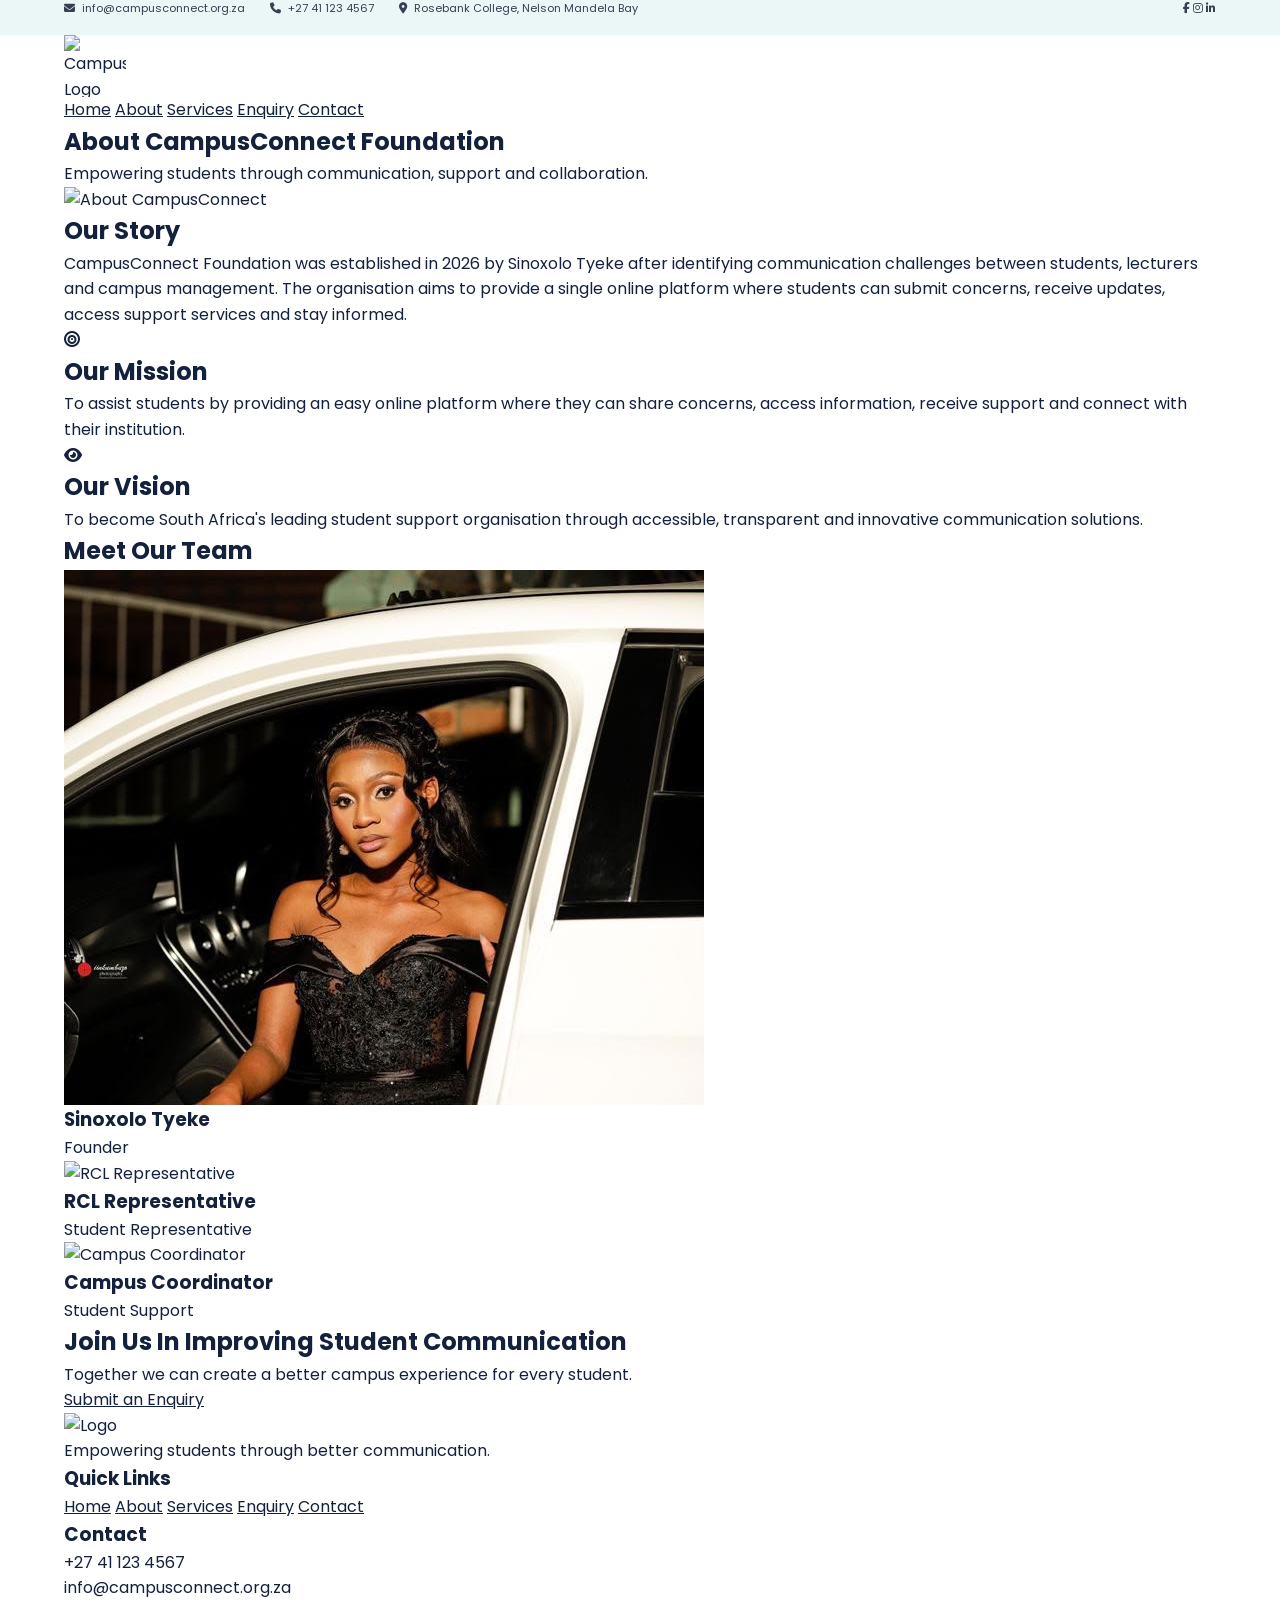
==== Pages/about.html @ 21cb8d67 "added the Founder image" ====
<!DOCTYPE html>
<html lang="en">
<head>
    <meta charset="UTF-8">
    <meta name="viewport" content="width=device-width, initial-scale=1.0">
    <title>CampusConnect Foundation | About Us</title>

    <!-- Google Font -->
    <link rel="preconnect" href="https://fonts.googleapis.com">
    <link rel="preconnect" href="https://fonts.gstatic.com" crossorigin>

    <link href="https://fonts.googleapis.com/css2?family=Poppins:wght@300;400;500;600;700&display=swap" rel="stylesheet">

    <!-- Font Awesome -->

    <link rel="stylesheet" href="https://cdnjs.cloudflare.com/ajax/libs/font-awesome/6.6.0/css/all.min.css">

    <!-- CSS -->

    <link rel="stylesheet" href="../css/style.css">

</head>

<body>

<!--================ TOP BAR ================-->

<section class="top-bar">

    <div class="container">

        <div class="top-left">

            <span><i class="fa-solid fa-envelope"></i> info@campusconnect.org.za</span>

            <span><i class="fa-solid fa-phone"></i> +27 41 123 4567</span>

            <span><i class="fa-solid fa-location-dot"></i> Rosebank College, Nelson Mandela Bay</span>

        </div>

        <div class="top-right">

            <a href="#"><i class="fab fa-facebook-f"></i></a>

            <a href="#"><i class="fab fa-instagram"></i></a>

            <a href="#"><i class="fab fa-linkedin-in"></i></a>

        </div>

    </div>

</section>

<!--================ HEADER ================-->

<header>

    <div class="container">

        <div class="logo">

            <img src="images/logo.png" alt="CampusConnect Logo">

        </div>

        <nav>

           <a href="../index.html">Home</a>

            <a href="about.html">About</a>

            <a href="services.html">Services</a>

            <a href="enquiry.html" class="active">Enquiry</a>

            <a href="contact.html">Contact</a>


        </nav>

    </div>

</header>

<!--================ PAGE BANNER ================-->

<section class="page-banner">

    <div class="container">

        <h1>About CampusConnect Foundation</h1>

        <p>

            Empowering students through communication,
            support and collaboration.

        </p>

    </div>

</section>

<!--================ OUR STORY ================-->

<section class="about-section">

    <div class="container">

        <div class="about-image">

            <img src="images/about.jpg" alt="About CampusConnect">

        </div>

        <div class="about-content">

            <h2>Our Story</h2>

            <p>

                CampusConnect Foundation was established in 2026 by
                Sinoxolo Tyeke after identifying communication challenges
                between students, lecturers and campus management.
                The organisation aims to provide a single online platform
                where students can submit concerns, receive updates,
                access support services and stay informed.

            </p>

        </div>

    </div>

</section>

<!--================ MISSION & VISION ================-->

<section class="mission-vision">

    <div class="container">

        <div class="mission">

            <i class="fa-solid fa-bullseye"></i>

            <h2>Our Mission</h2>

            <p>

                To assist students by providing an easy online platform
                where they can share concerns, access information,
                receive support and connect with their institution.

            </p>

        </div>

        <div class="vision">

            <i class="fa-solid fa-eye"></i>

            <h2>Our Vision</h2>

            <p>

                To become South Africa's leading student support
                organisation through accessible, transparent
                and innovative communication solutions.

            </p>

        </div>

    </div>

</section>

<!--================ OUR TEAM ================-->

<section class="team">

    <div class="container">

        <h2>Meet Our Team</h2>

        <div class="team-container">

            <div class="team-card">

                <img src="../Assets/Founder.jpeg" alt="Founder">

                <h3>Sinoxolo Tyeke</h3>

                <p>Founder</p>

            </div>

            <div class="team-card">

                <img src="" alt="RCL Representative">

                <h3>RCL Representative</h3>

                <p>Student Representative</p>

            </div>

            <div class="team-card">

                <img src="images/team3.jpg" alt="Campus Coordinator">

                <h3>Campus Coordinator</h3>

                <p>Student Support</p>

            </div>

        </div>

    </div>

</section>

<!--================ CALL TO ACTION ================-->

<section class="cta">

    <div class="container">

        <h2>Join Us In Improving Student Communication</h2>

        <p>

            Together we can create a better campus experience
            for every student.

        </p>

        <a href="enquiry.html" class="primary-btn">

            Submit an Enquiry

        </a>

    </div>

</section>

<!--================ FOOTER ================-->

<footer>

    <div class="container footer-container">

        <div>

            <img src="images/logo.png" alt="Logo">

            <p>

                Empowering students through better communication.

            </p>

        </div>

        <div>

            <h3>Quick Links</h3>

            <a href="../index.html">Home</a>

            <a href="about.html">About</a>

            <a href="services.html">Services</a>

            <a href="enquiry.html">Enquiry</a>

            <a href="contact.html">Contact</a>

        </div>

        <div>

            <h3>Contact</h3>

            <p>+27 41 123 4567</p>

            <p>info@campusconnect.org.za</p>

        </div>

    </div>

</footer>

<section class="copyright">

    <p>

        &copy; 2026 CampusConnect Foundation.
        All Rights Reserved.

    </p>

</section>

<script src="js/script.js"></script>

</body>
</html>
---- css/style.css ----
/* Google Fonts */
@import url('https://fonts.googleapis.com/css2?family=Poppins:wght@300;400;500;600;700&display=swap');

      
*{
    margin: 0;
    padding: 0;
    box-sizing:border-box;
}

html {
    scroll-behavior: smooth;
}

body{
    font-family: 'poppins', sans-serif;
    background-color: #ffffff;
    color: #14213d;
    line-height: 1.6;

}

.container{
    margin:auto;
    width:90%;
    max-width:1200;
}

img{
    display:block;
    max-width:100%;
}

a{
    color:inherit;
    /* text-decoration:none; */
}

<!--COLOUR SCHEME-->

:root{
    --navy: #12294a;
    --teal: #008f83;
    --purple: #6936b8;
    --dark-purple: #522497;
    --light-purple: #a190bd;
    --light-blue: #8bb5c3;
    --light-pink: #f375e0;
    --light-green: #eef8eb;
    --light-yellow: #fff08f;
    --white: #ffffff;
    --grey: #666666;
    --dark-grey:#3d3c3c;
}

.top-bar{
    background: #eaf7f6;
    min-height: 35px;
    font-size: 11px;
    color: #354052
}

.top-bar .container {
    display: flex;
    justify-content: space-between;
    align-items: center;
}

.top-left {
    display: flex;
    gap: 25px;
    align-items: center;
}

.top-left span {
    display: flex;
    align-items: center;
    gap: 7px;
}

.top-left i {
    color: var(--navy);
}

.follow-us {
    display: flex;
    align-items: center;
    gap: 12px;
}

.follow-us a {
    color: var(--navy);
    font-size: 13px;
    transition: 0.3s;
}

.follow-us a:hover {
    color: var(--purple);
}

<!--NAVIGATION BAR-->

header {
    background: var(--white);
    position: sticky;
    top: 0;
    z-index: 1000;
    box-shadow: 0 2px 8px rgba(0, 0, 0, 0.04);
}

.navbar {
    min-height: 82px;
    display: flex;
    align-items: center;
    justify-content: space-between;
}

<!--LOGO-->

.logo {
    display: flex;
    align-items: center;
    gap: 12px;
}

.logo img {
    width: 62px;
    height: 62px;
    object-fit: contain;
}

.logo-text {
    line-height: 1.1;
}

.logo-text h1 {
    font-size: 20px;
    font-weight: 700;
    color: var(--navy);
    letter-spacing: 0.5px;
}

.logo-text h1 span {
    color: var(--teal);
}

.logo-text h2 {
    font-size: 11px;
    color: var(--navy);
    letter-spacing: 4px;
    font-weight: 600;
}

.logo-text p {
    font-size: 8px;
    color: #777;
    margin-top: 4px;
}

<!--NAVIGATION LINKS-->

.nav-links {
    display: flex;
    align-items: center;
    gap: 30px;
}

.nav-links a {
    font-size: 13px;
    font-weight: 600;
    color: var(--navy);
    position: relative;
    padding: 30px 0;
    transition: 0.3s ease;
}

.nav-links a:hover {
    color: var(--purple);
}

.nav-links a.active {
    color: var(--purple);
}

.nav-links a.active::after {
    content: "";
    position: absolute;
    bottom: 20px;
    left: 0;
    width: 100%;
    height: 3px;
    background: var(--purple);
    border-radius: 5px;
}

<!--LOGIN BUTTON-->

.login-btn {
    background: var(--purple);
    color: white !important;
    padding: 10px 20px !important;
    border-radius: 6px;
    font-weight: 500 !important;
}

.login-btn:hover {
    background: var(--dark-purple);
}
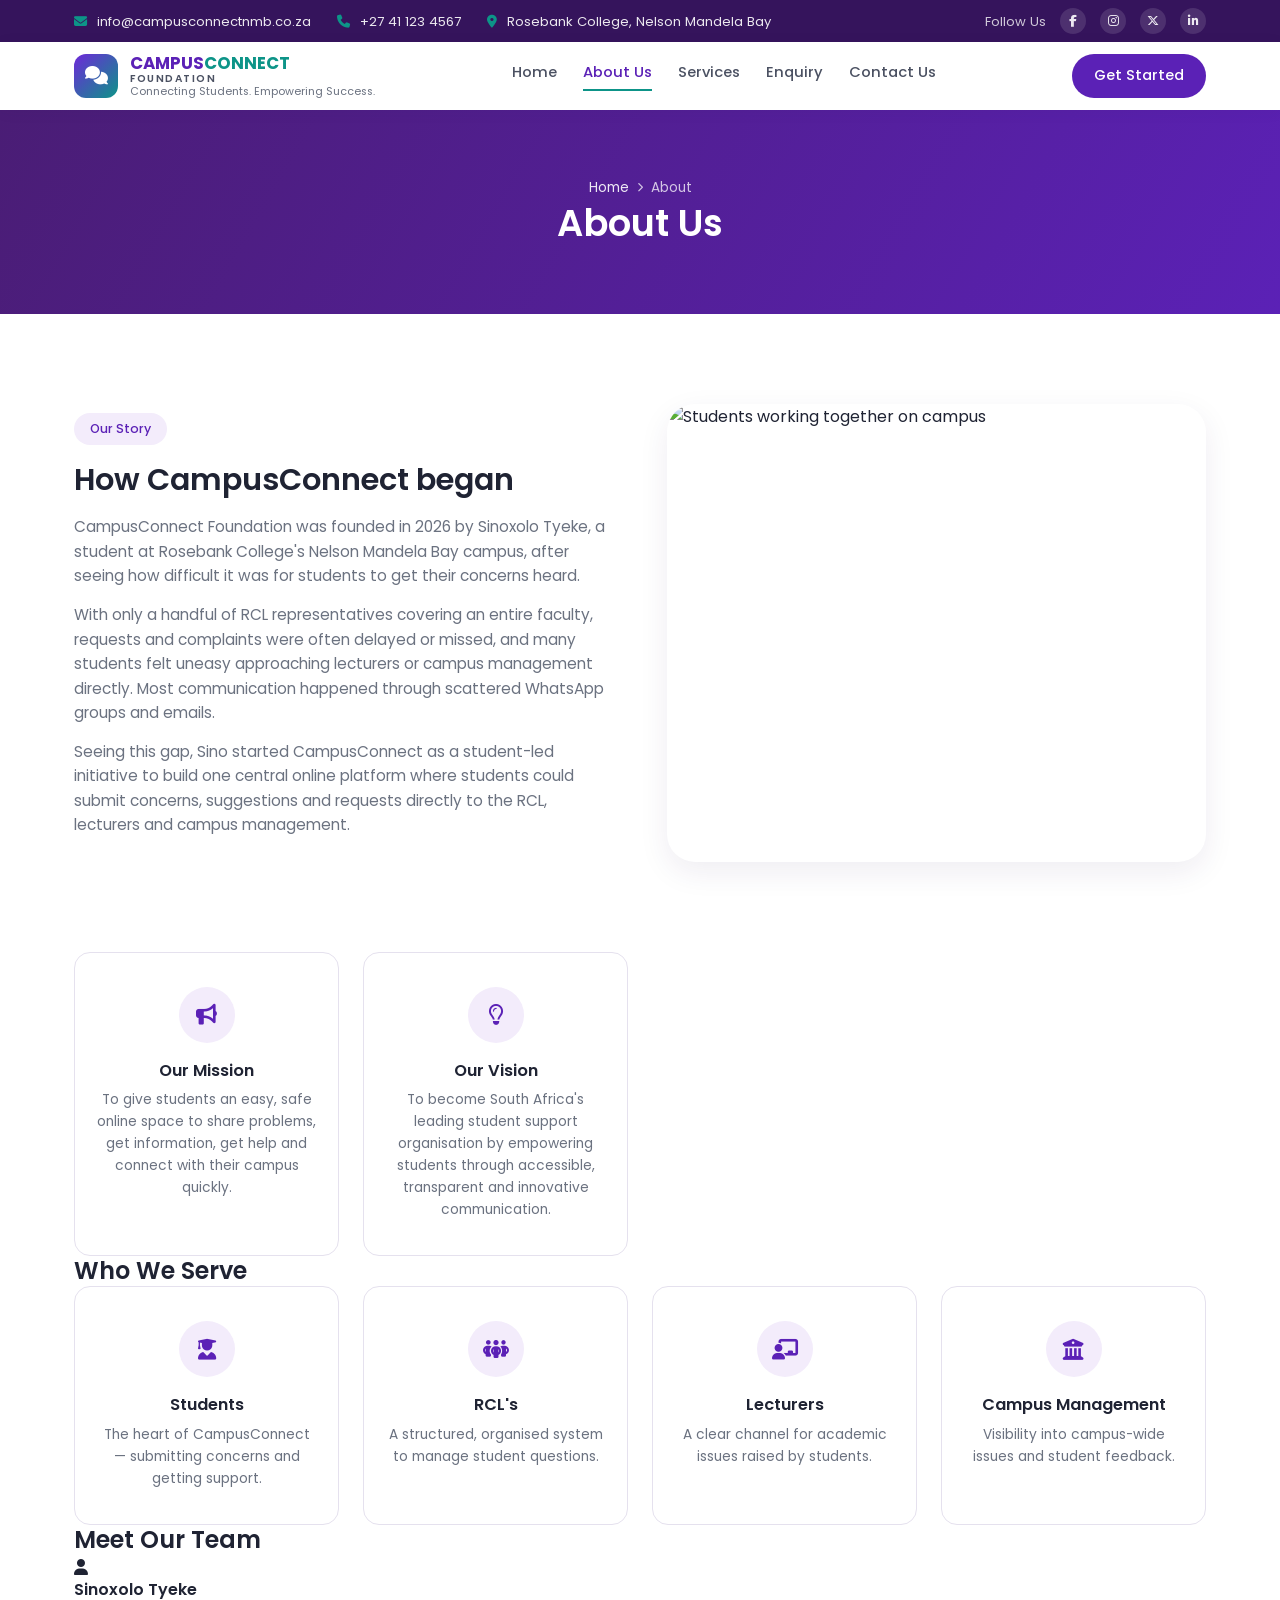
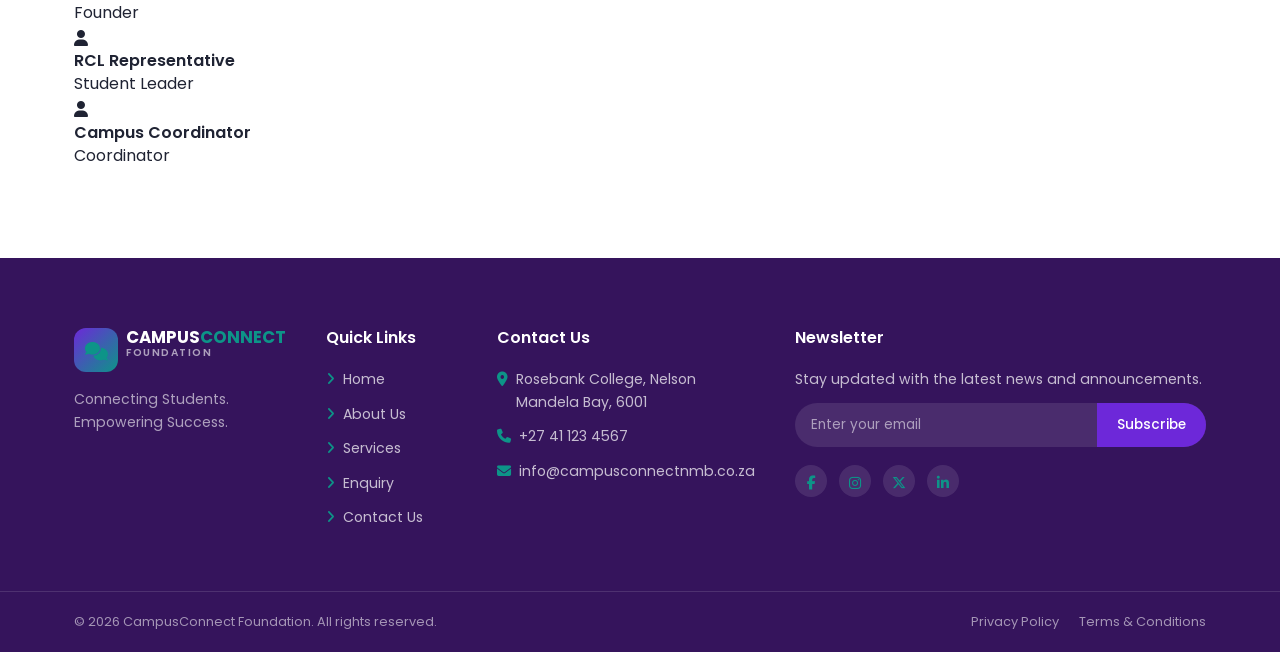
==== commit 4836f8d0: "UPDATED" ====
--- a/Pages/about.html
+++ b/Pages/about.html
@@ -1,22 +1,18 @@
 <!DOCTYPE html>
 <html lang="en">
+
 <head>
+
     <meta charset="UTF-8">
+
     <meta name="viewport" content="width=device-width, initial-scale=1.0">
-    <title>CampusConnect Foundation | About Us</title>
-
-    <!-- Google Font -->
-    <link rel="preconnect" href="https://fonts.googleapis.com">
-    <link rel="preconnect" href="https://fonts.gstatic.com" crossorigin>
-
-    <link href="https://fonts.googleapis.com/css2?family=Poppins:wght@300;400;500;600;700&display=swap" rel="stylesheet">
-
-    <!-- Font Awesome -->
+
+    <title>About Us | CampusConnect Foundation</title>
+
+    <link href="https://fonts.googleapis.com/css2?family=Poppins:wght@300;400;500;600;700;800&display=swap" rel="stylesheet">
 
     <link rel="stylesheet" href="https://cdnjs.cloudflare.com/ajax/libs/font-awesome/6.6.0/css/all.min.css">
 
-    <!-- CSS -->
-
     <link rel="stylesheet" href="../css/style.css">
 
 </head>
@@ -31,7 +27,7 @@
 
         <div class="top-left">
 
-            <span><i class="fa-solid fa-envelope"></i> info@campusconnect.org.za</span>
+            <span><i class="fa-solid fa-envelope"></i> info@campusconnectnmb.co.za</span>
 
             <span><i class="fa-solid fa-phone"></i> +27 41 123 4567</span>
 
@@ -41,11 +37,15 @@
 
         <div class="top-right">
 
-            <a href="#"><i class="fab fa-facebook-f"></i></a>
-
-            <a href="#"><i class="fab fa-instagram"></i></a>
-
-            <a href="#"><i class="fab fa-linkedin-in"></i></a>
+            <span>Follow Us</span>
+
+            <a href="#" aria-label="Facebook"><i class="fab fa-facebook-f"></i></a>
+
+            <a href="#" aria-label="Instagram"><i class="fab fa-instagram"></i></a>
+
+            <a href="#" aria-label="X (Twitter)"><i class="fab fa-x-twitter"></i></a>
+
+            <a href="#" aria-label="LinkedIn"><i class="fab fa-linkedin-in"></i></a>
 
         </div>
 
@@ -59,45 +59,57 @@
 
     <div class="container">
 
-        <div class="logo">
-
-            <img src="images/logo.png" alt="CampusConnect Logo">
-
-        </div>
-
-        <nav>
-
-           <a href="../index.html">Home</a>
-
-            <a href="about.html">About</a>
-
-            <a href="services.html">Services</a>
-
-            <a href="enquiry.html" class="active">Enquiry</a>
-
-            <a href="contact.html">Contact</a>
-
+        <a href="../index.html" class="logo">
+
+            <span class="logo-icon"><i class="fa-solid fa-comments"></i></span>
+
+            <span class="logo-text">
+                <span class="logo-name">CAMPUS<span>CONNECT</span></span>
+                <span class="logo-sub">FOUNDATION</span>
+                <span class="logo-tagline">Connecting Students. Empowering Success.</span>
+            </span>
+
+        </a>
+
+        <button class="menu-toggle" id="menuToggle" aria-label="Toggle navigation" aria-expanded="false">
+            <i class="fa-solid fa-bars"></i>
+        </button>
+
+        <nav id="siteNav">
+
+            <a href="../index.html">Home</a>
+
+            <a href="./about.html" class="active">About Us</a>
+
+            <a href="./services.html">Services</a>
+
+            <a href="./enquiry.html">Enquiry</a>
+
+            <a href="./contact.html">Contact Us</a>
 
         </nav>
 
+        <a href="./enquiry.html" class="nav-btn">
+
+            Get Started
+
+        </a>
+
     </div>
 
 </header>
 
-<!--================ PAGE BANNER ================-->
-
-<section class="page-banner">
-
-    <div class="container">
-
-        <h1>About CampusConnect Foundation</h1>
-
-        <p>
-
-            Empowering students through communication,
-            support and collaboration.
-
-        </p>
+<!--================ PAGE HERO ================-->
+
+<section class="page-hero">
+
+    <div class="container">
+
+        <div class="breadcrumb">
+            <a href="../index.html">Home</a> <i class="fa-solid fa-chevron-right" style="font-size:0.6rem;"></i> <span>About</span>
+        </div>
+
+        <h1>About Us</h1>
 
     </div>
 
@@ -105,72 +117,125 @@
 
 <!--================ OUR STORY ================-->
 
-<section class="about-section">
-
-    <div class="container">
-
-        <div class="about-image">
-
-            <img src="images/about.jpg" alt="About CampusConnect">
-
-        </div>
-
-        <div class="about-content">
-
-            <h2>Our Story</h2>
+<section class="story-section">
+
+    <div class="container">
+
+        <div class="story-text">
+
+            <span class="eyebrow">Our Story</span>
+
+            <h2>How CampusConnect began</h2>
 
             <p>
-
-                CampusConnect Foundation was established in 2026 by
-                Sinoxolo Tyeke after identifying communication challenges
-                between students, lecturers and campus management.
-                The organisation aims to provide a single online platform
-                where students can submit concerns, receive updates,
-                access support services and stay informed.
-
+                CampusConnect Foundation was founded in 2026 by Sinoxolo
+                Tyeke, a student at Rosebank College's Nelson Mandela Bay
+                campus, after seeing how difficult it was for students to
+                get their concerns heard.
             </p>
 
+            <p>
+                With only a handful of RCL representatives covering an
+                entire faculty, requests and complaints were often delayed
+                or missed, and many students felt uneasy approaching
+                lecturers or campus management directly. Most communication
+                happened through scattered WhatsApp groups and emails.
+            </p>
+
+            <p>
+                Seeing this gap, Sino started CampusConnect as a student-led
+                initiative to build one central online platform where
+                students could submit concerns, suggestions and requests
+                directly to the RCL, lecturers and campus management.
+            </p>
+
+        </div>
+
+        <div class="story-image">
+            <img src="https://images.unsplash.com/photo-1522202176988-66273c2fd55f?auto=format&fit=crop&w=800&q=80" alt="Students working together on campus">
         </div>
 
     </div>
 
 </section>
 
-<!--================ MISSION & VISION ================-->
-
-<section class="mission-vision">
-
-    <div class="container">
-
-        <div class="mission">
-
-            <i class="fa-solid fa-bullseye"></i>
-
-            <h2>Our Mission</h2>
-
-            <p>
-
-                To assist students by providing an easy online platform
-                where they can share concerns, access information,
-                receive support and connect with their institution.
-
-            </p>
-
-        </div>
-
-        <div class="vision">
-
-            <i class="fa-solid fa-eye"></i>
-
-            <h2>Our Vision</h2>
-
-            <p>
-
-                To become South Africa's leading student support
-                organisation through accessible, transparent
-                and innovative communication solutions.
-
-            </p>
+<!--================ MISSION / VISION ================-->
+
+<section class="values-section" style="padding-top: 0;">
+
+    <div class="container">
+
+        <div class="values-grid two-col">
+
+            <div class="value-card">
+                <div class="value-icon"><i class="fa-solid fa-bullhorn"></i></div>
+                <h3>Our Mission</h3>
+                <p>To give students an easy, safe online space to share problems, get information, get help and connect with their campus quickly.</p>
+            </div>
+
+            <div class="value-card">
+                <div class="value-icon"><i class="fa-regular fa-lightbulb"></i></div>
+                <h3>Our Vision</h3>
+                <p>To become South Africa's leading student support organisation by empowering students through accessible, transparent and innovative communication.</p>
+            </div>
+
+        </div>
+
+        <!--================ WHO WE SERVE ================-->
+
+        <h2 class="team-heading">Who We Serve</h2>
+
+        <div class="values-grid">
+
+            <div class="value-card">
+                <div class="value-icon"><i class="fa-solid fa-user-graduate"></i></div>
+                <h3>Students</h3>
+                <p>The heart of CampusConnect — submitting concerns and getting support.</p>
+            </div>
+
+            <div class="value-card">
+                <div class="value-icon"><i class="fa-solid fa-people-group"></i></div>
+                <h3>RCL's</h3>
+                <p>A structured, organised system to manage student questions.</p>
+            </div>
+
+            <div class="value-card">
+                <div class="value-icon"><i class="fa-solid fa-chalkboard-user"></i></div>
+                <h3>Lecturers</h3>
+                <p>A clear channel for academic issues raised by students.</p>
+            </div>
+
+            <div class="value-card">
+                <div class="value-icon"><i class="fa-solid fa-building-columns"></i></div>
+                <h3>Campus Management</h3>
+                <p>Visibility into campus-wide issues and student feedback.</p>
+            </div>
+
+        </div>
+
+        <!--================ MEET OUR TEAM ================-->
+
+        <h2 class="team-heading">Meet Our Team</h2>
+
+        <div class="team-grid">
+
+            <div class="team-card">
+                <div class="team-avatar"><i class="fa-solid fa-user"></i></div>
+                <h4>Sinoxolo Tyeke</h4>
+                <span>Founder</span>
+            </div>
+
+            <div class="team-card">
+                <div class="team-avatar"><i class="fa-solid fa-user"></i></div>
+                <h4>RCL Representative</h4>
+                <span>Student Leader</span>
+            </div>
+
+            <div class="team-card">
+                <div class="team-avatar"><i class="fa-solid fa-user"></i></div>
+                <h4>Campus Coordinator</h4>
+                <span>Coordinator</span>
+            </div>
 
         </div>
 
@@ -178,118 +243,80 @@
 
 </section>
 
-<!--================ OUR TEAM ================-->
-
-<section class="team">
-
-    <div class="container">
-
-        <h2>Meet Our Team</h2>
-
-        <div class="team-container">
-
-            <div class="team-card">
-
-                <img src="../Assets/Founder.jpeg" alt="Founder">
-
-                <h3>Sinoxolo Tyeke</h3>
-
-                <p>Founder</p>
-
-            </div>
-
-            <div class="team-card">
-
-                <img src="" alt="RCL Representative">
-
-                <h3>RCL Representative</h3>
-
-                <p>Student Representative</p>
-
-            </div>
-
-            <div class="team-card">
-
-                <img src="images/team3.jpg" alt="Campus Coordinator">
-
-                <h3>Campus Coordinator</h3>
-
-                <p>Student Support</p>
-
-            </div>
-
-        </div>
-
-    </div>
-
-</section>
-
-<!--================ CALL TO ACTION ================-->
-
-<section class="cta">
-
-    <div class="container">
-
-        <h2>Join Us In Improving Student Communication</h2>
-
-        <p>
-
-            Together we can create a better campus experience
-            for every student.
-
-        </p>
-
-        <a href="enquiry.html" class="primary-btn">
-
-            Submit an Enquiry
-
-        </a>
-
-    </div>
-
-</section>
-
 <!--================ FOOTER ================-->
 
 <footer>
 
-    <div class="container footer-container">
-
-        <div>
-
-            <img src="images/logo.png" alt="Logo">
-
-            <p>
-
-                Empowering students through better communication.
-
-            </p>
-
-        </div>
-
-        <div>
-
-            <h3>Quick Links</h3>
-
-            <a href="../index.html">Home</a>
-
-            <a href="about.html">About</a>
-
-            <a href="services.html">Services</a>
-
-            <a href="enquiry.html">Enquiry</a>
-
-            <a href="contact.html">Contact</a>
-
-        </div>
-
-        <div>
-
-            <h3>Contact</h3>
-
-            <p>+27 41 123 4567</p>
-
-            <p>info@campusconnect.org.za</p>
+    <div class="container footer-grid">
+
+        <div class="footer-col footer-brand">
+
+            <a href="../index.html" class="logo">
+                <span class="logo-icon"><i class="fa-solid fa-comments"></i></span>
+                <span class="logo-text">
+                    <span class="logo-name">CAMPUS<span>CONNECT</span></span>
+                    <span class="logo-sub">FOUNDATION</span>
+                </span>
+            </a>
+
+            <p>Connecting Students.<br>Empowering Success.</p>
+
+        </div>
+
+        <div class="footer-col">
+
+            <h4>Quick Links</h4>
+
+            <a href="../index.html"><i class="fa-solid fa-angle-right"></i> Home</a>
+            <a href="./about.html"><i class="fa-solid fa-angle-right"></i> About Us</a>
+            <a href="./services.html"><i class="fa-solid fa-angle-right"></i> Services</a>
+            <a href="./enquiry.html"><i class="fa-solid fa-angle-right"></i> Enquiry</a>
+            <a href="./contact.html"><i class="fa-solid fa-angle-right"></i> Contact Us</a>
+
+        </div>
+
+        <div class="footer-col">
+
+            <h4>Contact Us</h4>
+
+            <p><i class="fa-solid fa-location-dot"></i> Rosebank College, Nelson Mandela Bay, 6001</p>
+            <p><i class="fa-solid fa-phone"></i> +27 41 123 4567</p>
+            <p><i class="fa-solid fa-envelope"></i> info@campusconnectnmb.co.za</p>
+
+        </div>
+
+        <div class="footer-col footer-newsletter">
+
+            <h4>Newsletter</h4>
+
+            <p>Stay updated with the latest news and announcements.</p>
+
+            <form class="newsletter-form" onsubmit="return false;">
+                <input type="email" placeholder="Enter your email" aria-label="Email address" required>
+                <button type="submit">Subscribe</button>
+            </form>
+
+            <div class="footer-social">
+                <a href="#" aria-label="Facebook"><i class="fab fa-facebook-f"></i></a>
+                <a href="#" aria-label="Instagram"><i class="fab fa-instagram"></i></a>
+                <a href="#" aria-label="X (Twitter)"><i class="fab fa-x-twitter"></i></a>
+                <a href="#" aria-label="LinkedIn"><i class="fab fa-linkedin-in"></i></a>
+            </div>
+
+        </div>
+
+    </div>
+
+    <div class="footer-bottom">
+
+        <div class="container">
+
+            <span>&copy; 2026 CampusConnect Foundation. All rights reserved.</span>
+
+            <span class="footer-legal">
+                <a href="./privacy.html">Privacy Policy</a>
+                <a href="./terms.html">Terms &amp; Conditions</a>
+            </span>
 
         </div>
 
@@ -297,18 +324,20 @@
 
 </footer>
 
-<section class="copyright">
-
-    <p>
-
-        &copy; 2026 CampusConnect Foundation.
-        All Rights Reserved.
-
-    </p>
-
-</section>
-
-<script src="js/script.js"></script>
+<script>
+
+    const menuToggle = document.getElementById('menuToggle');
+    const siteNav = document.getElementById('siteNav');
+
+    menuToggle.addEventListener('click', () => {
+        const isOpen = siteNav.classList.toggle('open');
+        menuToggle.setAttribute('aria-expanded', isOpen);
+        menuToggle.innerHTML = isOpen
+            ? '<i class="fa-solid fa-xmark"></i>'
+            : '<i class="fa-solid fa-bars"></i>';
+    });
+
+</script>
 
 </body>
 </html>
--- a/css/style.css
+++ b/css/style.css
@@ -1,214 +1,1215 @@
-
-/* Google Fonts */
-@import url('https://fonts.googleapis.com/css2?family=Poppins:wght@300;400;500;600;700&display=swap');
-
-      
-*{
-    margin: 0;
-    padding: 0;
-    box-sizing:border-box;
-}
-
-html {
-    scroll-behavior: smooth;
-}
-
-body{
-    font-family: 'poppins', sans-serif;
-    background-color: #ffffff;
-    color: #14213d;
+/* =========================================================
+   CampusConnect Foundation — style.css
+   ========================================================= */
+
+:root {
+
+    --purple-900: #35145C;
+    --purple-800: #4A1D75;
+    --purple-700: #5B21B6;
+    --purple-600: #6D28D9;
+    --purple-50:  #F3ECFB;
+
+    --teal-700: #0F766E;
+    --teal-600: #0D9488;
+    --teal-50:  #E6F7F5;
+
+    --amber-600: #D97706;
+    --amber-500: #F59E0B;
+    --amber-50:  #FEF6E7;
+
+    --green-600: #16A34A;
+    --green-50:  #E9F9EF;
+
+    --pink-600: #DB2777;
+    --pink-50:  #FDECF3;
+
+    --blue-600: #2563EB;
+    --blue-50:  #EAF1FE;
+
+    --ink:      #1F2333;
+    --gray-700: #4B5162;
+    --gray-500: #6B7280;
+    --gray-200: #E5E1EE;
+    --bg-hero:  #F8F6FC;
+    --white:    #FFFFFF;
+
+    --radius-sm: 10px;
+    --radius-md: 16px;
+    --radius-lg: 28px;
+    --shadow-card: 0 10px 30px rgba(53, 20, 92, 0.08);
+    --shadow-soft: 0 6px 18px rgba(53, 20, 92, 0.12);
+    --container: 1180px;
+}
+
+* { margin: 0; padding: 0; box-sizing: border-box; }
+
+html { scroll-behavior: smooth; }
+
+body {
+    font-family: 'Poppins', sans-serif;
+    color: var(--ink);
     line-height: 1.6;
-
-}
-
-.container{
-    margin:auto;
-    width:90%;
-    max-width:1200;
-}
-
-img{
-    display:block;
-    max-width:100%;
-}
-
-a{
-    color:inherit;
-    /* text-decoration:none; */
-}
-
-<!--COLOUR SCHEME-->
-
-:root{
-    --navy: #12294a;
-    --teal: #008f83;
-    --purple: #6936b8;
-    --dark-purple: #522497;
-    --light-purple: #a190bd;
-    --light-blue: #8bb5c3;
-    --light-pink: #f375e0;
-    --light-green: #eef8eb;
-    --light-yellow: #fff08f;
-    --white: #ffffff;
-    --grey: #666666;
-    --dark-grey:#3d3c3c;
-}
-
-.top-bar{
-    background: #eaf7f6;
-    min-height: 35px;
-    font-size: 11px;
-    color: #354052
+    background: var(--white);
+    overflow-x: hidden;
+}
+
+img { max-width: 100%; display: block; }
+
+a { text-decoration: none; color: inherit; }
+
+ul { list-style: none; }
+
+.container {
+    max-width: var(--container);
+    margin: 0 auto;
+    padding: 0 24px;
+}
+
+h1, h2, h3, h4 { font-weight: 600; line-height: 1.25; }
+
+:focus-visible {
+    outline: 2px solid var(--teal-600);
+    outline-offset: 3px;
+}
+
+@media (prefers-reduced-motion: reduce) {
+    * { animation: none !important; transition: none !important; }
+}
+
+/* =========================================================
+   TOP BAR
+   ========================================================= */
+
+.top-bar {
+    background: var(--purple-900);
+    color: rgba(255, 255, 255, 0.9);
+    font-size: 0.82rem;
 }
 
 .top-bar .container {
     display: flex;
+    align-items: center;
     justify-content: space-between;
-    align-items: center;
-}
-
-.top-left {
-    display: flex;
-    gap: 25px;
-    align-items: center;
+    padding-top: 8px;
+    padding-bottom: 8px;
+    flex-wrap: wrap;
+    gap: 6px;
 }
 
 .top-left span {
-    display: flex;
-    align-items: center;
-    gap: 7px;
-}
-
-.top-left i {
-    color: var(--navy);
-}
-
-.follow-us {
-    display: flex;
-    align-items: center;
-    gap: 12px;
-}
-
-.follow-us a {
-    color: var(--navy);
-    font-size: 13px;
-    transition: 0.3s;
-}
-
-.follow-us a:hover {
-    color: var(--purple);
-}
-
-<!--NAVIGATION BAR-->
+    margin-right: 22px;
+    white-space: nowrap;
+}
+
+.top-left i { color: var(--teal-600); margin-right: 6px; }
+
+.top-right { display: flex; align-items: center; gap: 14px; }
+
+.top-right span { opacity: 0.85; }
+
+.top-right a {
+    width: 26px;
+    height: 26px;
+    display: inline-flex;
+    align-items: center;
+    justify-content: center;
+    background: rgba(255, 255, 255, 0.12);
+    border-radius: 50%;
+    transition: background 0.2s ease;
+    font-size: 0.75rem;
+}
+
+.top-right a:hover { background: var(--teal-600); }
+
+/* =========================================================
+   HEADER
+   ========================================================= */
 
 header {
     background: var(--white);
     position: sticky;
     top: 0;
-    z-index: 1000;
-    box-shadow: 0 2px 8px rgba(0, 0, 0, 0.04);
-}
-
-.navbar {
-    min-height: 82px;
+    z-index: 50;
+    box-shadow: 0 2px 14px rgba(53, 20, 92, 0.06);
+}
+
+header .container {
     display: flex;
     align-items: center;
     justify-content: space-between;
-}
-
-<!--LOGO-->
+    padding-top: 12px;
+    padding-bottom: 12px;
+    gap: 20px;
+}
 
 .logo {
     display: flex;
     align-items: center;
     gap: 12px;
-}
-
-.logo img {
-    width: 62px;
-    height: 62px;
-    object-fit: contain;
-}
-
-.logo-text {
-    line-height: 1.1;
-}
-
-.logo-text h1 {
-    font-size: 20px;
+    flex-shrink: 0;
+}
+
+.logo-icon {
+    width: 44px;
+    height: 44px;
+    border-radius: 12px;
+    background: linear-gradient(135deg, var(--purple-600), var(--teal-600));
+    color: var(--white);
+    display: flex;
+    align-items: center;
+    justify-content: center;
+    font-size: 1.15rem;
+}
+
+.logo-text { display: flex; flex-direction: column; line-height: 1.1; }
+
+.logo-name {
     font-weight: 700;
-    color: var(--navy);
-    letter-spacing: 0.5px;
-}
-
-.logo-text h1 span {
-    color: var(--teal);
-}
-
-.logo-text h2 {
-    font-size: 11px;
-    color: var(--navy);
-    letter-spacing: 4px;
+    font-size: 1.05rem;
+    color: var(--purple-700);
+}
+
+.logo-name span { color: var(--teal-600); }
+
+.logo-sub {
     font-weight: 600;
-}
-
-.logo-text p {
-    font-size: 8px;
-    color: #777;
-    margin-top: 4px;
-}
-
-<!--NAVIGATION LINKS-->
-
-.nav-links {
-    display: flex;
-    align-items: center;
-    gap: 30px;
-}
-
-.nav-links a {
-    font-size: 13px;
+    font-size: 0.65rem;
+    letter-spacing: 1.5px;
+    color: var(--gray-700);
+}
+
+.logo-tagline {
+    font-size: 0.68rem;
+    color: var(--gray-500);
+    margin-top: 2px;
+}
+
+nav {
+    display: flex;
+    align-items: center;
+    gap: 26px;
+    flex-wrap: wrap;
+}
+
+nav a {
+    font-size: 0.92rem;
+    font-weight: 500;
+    color: var(--gray-700);
+    padding-bottom: 4px;
+    border-bottom: 2px solid transparent;
+    transition: color 0.2s ease, border-color 0.2s ease;
+    white-space: nowrap;
+}
+
+nav a:hover,
+nav a.active {
+    color: var(--purple-700);
+    border-bottom-color: var(--teal-600);
+}
+
+.nav-btn {
+    background: var(--purple-700);
+    color: var(--white);
+    padding: 10px 22px;
+    border-radius: 999px;
+    font-weight: 500;
+    font-size: 0.9rem;
+    display: inline-flex;
+    align-items: center;
+    gap: 8px;
+    white-space: nowrap;
+    transition: background 0.2s ease, transform 0.2s ease;
+}
+
+.nav-btn:hover { background: var(--purple-800); transform: translateY(-1px); }
+
+.menu-toggle {
+    display: none;
+    background: none;
+    border: none;
+    font-size: 1.4rem;
+    color: var(--purple-700);
+    cursor: pointer;
+}
+
+/* =========================================================
+   HERO
+   ========================================================= */
+
+.hero {
+    background: var(--bg-hero);
+    padding: 70px 0 90px;
+    position: relative;
+    overflow: hidden;
+}
+
+.hero .container {
+    display: grid;
+    grid-template-columns: 1fr 1fr;
+    align-items: center;
+    gap: 50px;
+}
+
+.welcome {
+    display: inline-block;
+    background: var(--purple-50);
+    color: var(--purple-700);
+    font-size: 0.8rem;
+    font-weight: 500;
+    padding: 7px 16px;
+    border-radius: 999px;
+    margin-bottom: 20px;
+}
+
+.hero-text h1 {
+    font-size: 2.9rem;
+    color: var(--ink);
+    margin-bottom: 20px;
+}
+
+.hero-text h1 .teal { color: var(--teal-600); }
+.hero-text h1 .purple { color: var(--purple-700); }
+
+.hero-text p {
+    color: var(--gray-500);
+    max-width: 46ch;
+    margin-bottom: 30px;
+    font-size: 1rem;
+}
+
+.hero-buttons {
+    display: flex;
+    gap: 16px;
+    flex-wrap: wrap;
+    margin-bottom: 34px;
+}
+
+.primary-btn,
+.secondary-btn {
+    display: inline-flex;
+    align-items: center;
+    gap: 10px;
+    padding: 13px 26px;
+    border-radius: 999px;
+    font-weight: 500;
+    font-size: 0.95rem;
+    transition: transform 0.2s ease, box-shadow 0.2s ease, background 0.2s ease;
+}
+
+.primary-btn {
+    background: var(--purple-700);
+    color: var(--white);
+    box-shadow: var(--shadow-soft);
+}
+
+.primary-btn:hover { background: var(--purple-800); transform: translateY(-2px); }
+
+.secondary-btn {
+    background: var(--white);
+    color: var(--teal-700);
+    border: 1.5px solid var(--teal-600);
+}
+
+.secondary-btn:hover { background: var(--teal-50); transform: translateY(-2px); }
+
+.hero-social-proof {
+    display: flex;
+    align-items: center;
+    gap: 16px;
+}
+
+.avatar-group { display: flex; }
+
+.avatar {
+    width: 38px;
+    height: 38px;
+    border-radius: 50%;
+    border: 2.5px solid var(--white);
+    margin-left: -12px;
+    background: linear-gradient(135deg, hsl(calc(210 + var(--i) * 40), 70%, 60%), hsl(calc(260 + var(--i) * 40), 70%, 55%));
+}
+
+.avatar:first-child { margin-left: 0; }
+
+.hero-social-proof p {
+    font-size: 0.85rem;
+    color: var(--gray-500);
+    margin: 0;
+}
+
+.hero-social-proof strong { color: var(--ink); }
+
+.hero-image {
+    position: relative;
+    display: flex;
+    justify-content: center;
+}
+
+.hero-image-frame {
+    width: 100%;
+    aspect-ratio: 4 / 3.1;
+    border-radius: var(--radius-lg);
+    overflow: hidden;
+    box-shadow: var(--shadow-card);
+    position: relative;
+    z-index: 1;
+}
+
+.hero-image-frame img {
+    width: 100%;
+    height: 100%;
+    object-fit: cover;
+}
+
+.hero-blob {
+    position: absolute;
+    bottom: -40px;
+    right: -40px;
+    width: 220px;
+    height: 220px;
+    background: var(--teal-600);
+    border-radius: 50%;
+    opacity: 0.18;
+    z-index: 0;
+}
+
+.phone-mockup {
+    position: absolute;
+    right: -6%;
+    bottom: -12%;
+    width: 200px;
+    background: var(--ink);
+    border-radius: 26px;
+    padding: 10px 8px;
+    box-shadow: 0 20px 45px rgba(31, 35, 51, 0.35);
+    z-index: 2;
+}
+
+.phone-notch {
+    width: 60px;
+    height: 6px;
+    background: rgba(255, 255, 255, 0.25);
+    border-radius: 999px;
+    margin: 0 auto 8px;
+}
+
+.phone-screen {
+    background: var(--white);
+    border-radius: 18px;
+    padding: 14px 10px;
+}
+
+.phone-greeting {
+    background: linear-gradient(135deg, var(--purple-700), var(--purple-600));
+    color: var(--white);
+    border-radius: 12px;
+    padding: 12px;
+    margin-bottom: 10px;
+}
+
+.phone-greeting span { display: block; font-weight: 600; font-size: 0.82rem; }
+.phone-greeting small { font-size: 0.65rem; opacity: 0.85; }
+
+.phone-grid {
+    display: grid;
+    grid-template-columns: 1fr 1fr;
+    gap: 6px;
+    margin-bottom: 10px;
+}
+
+.phone-tile {
+    border-radius: 10px;
+    padding: 8px 6px;
+    text-align: center;
+    font-size: 0.55rem;
+    font-weight: 500;
+    color: var(--ink);
+}
+
+.phone-tile i { display: block; font-size: 0.95rem; margin-bottom: 4px; }
+
+.phone-tile.teal   { background: var(--teal-50);   color: var(--teal-700); }
+.phone-tile.purple { background: var(--purple-50); color: var(--purple-700); }
+.phone-tile.amber  { background: var(--amber-50);  color: var(--amber-600); }
+.phone-tile.green  { background: var(--green-50);  color: var(--green-600); }
+.phone-tile.pink   { background: var(--pink-50);   color: var(--pink-600); }
+.phone-tile.blue   { background: var(--blue-50);   color: var(--blue-600); }
+
+.phone-announcement {
+    display: flex;
+    align-items: center;
+    gap: 8px;
+    background: var(--bg-hero);
+    border-radius: 10px;
+    padding: 8px;
+}
+
+.phone-announcement-icon {
+    width: 26px;
+    height: 26px;
+    border-radius: 50%;
+    background: var(--pink-50);
+    color: var(--pink-600);
+    display: flex;
+    align-items: center;
+    justify-content: center;
+    font-size: 0.65rem;
+    flex-shrink: 0;
+}
+
+.phone-announcement p { font-size: 0.6rem; font-weight: 600; margin: 0; }
+.phone-announcement small { font-size: 0.52rem; color: var(--gray-500); display: block; }
+.phone-announcement em { font-size: 0.48rem; color: var(--gray-500); font-style: normal; }
+.phone-announcement > i { font-size: 0.6rem; color: var(--gray-500); margin-left: auto; }
+
+/* =========================================================
+   HOW WE HELP
+   ========================================================= */
+
+.how-we-help { padding: 90px 0; }
+
+.how-we-help h2 {
+    text-align: center;
+    font-size: 2.1rem;
+    position: relative;
+    margin-bottom: 56px;
+}
+
+.how-we-help h2::after {
+    content: "";
+    display: block;
+    width: 64px;
+    height: 4px;
+    background: var(--teal-600);
+    border-radius: 999px;
+    margin: 14px auto 0;
+}
+
+.help-grid {
+    display: grid;
+    grid-template-columns: repeat(3, 1fr);
+    gap: 26px;
+}
+
+.help-card {
+    background: var(--white);
+    border: 1px solid var(--gray-200);
+    border-radius: var(--radius-md);
+    padding: 30px 26px;
+    transition: transform 0.25s ease, box-shadow 0.25s ease, border-color 0.25s ease;
+}
+
+.help-card:hover {
+    transform: translateY(-6px);
+    box-shadow: var(--shadow-card);
+    border-color: transparent;
+}
+
+.help-icon {
+    width: 52px;
+    height: 52px;
+    border-radius: 14px;
+    display: flex;
+    align-items: center;
+    justify-content: center;
+    font-size: 1.25rem;
+    margin-bottom: 18px;
+}
+
+.help-card h3 { font-size: 1.08rem; margin-bottom: 8px; }
+
+.help-card p {
+    color: var(--gray-500);
+    font-size: 0.9rem;
+    margin-bottom: 18px;
+}
+
+.learn-more {
+    font-size: 0.88rem;
+    font-weight: 500;
+    display: inline-flex;
+    align-items: center;
+    gap: 6px;
+}
+
+.learn-more i { font-size: 0.72rem; transition: transform 0.2s ease; }
+.help-card:hover .learn-more i { transform: translateX(4px); }
+
+.help-card.teal   .help-icon { background: var(--teal-50);   color: var(--teal-700); }
+.help-card.teal   .learn-more { color: var(--teal-700); }
+
+.help-card.purple .help-icon { background: var(--purple-50); color: var(--purple-700); }
+.help-card.purple .learn-more { color: var(--purple-700); }
+
+.help-card.amber  .help-icon { background: var(--amber-50);  color: var(--amber-600); }
+.help-card.amber  .learn-more { color: var(--amber-600); }
+
+.help-card.green  .help-icon { background: var(--green-50);  color: var(--green-600); }
+.help-card.green  .learn-more { color: var(--green-600); }
+
+.help-card.pink   .help-icon { background: var(--pink-50);   color: var(--pink-600); }
+.help-card.pink   .learn-more { color: var(--pink-600); }
+
+.help-card.blue   .help-icon { background: var(--blue-50);   color: var(--blue-600); }
+.help-card.blue   .learn-more { color: var(--blue-600); }
+
+/* =========================================================
+   SPLIT SECTION — ABOUT / NEED HELP NOW
+   ========================================================= */
+
+.split-section {
+    display: grid;
+    grid-template-columns: 1.15fr 1fr;
+}
+
+.split-panel {
+    padding: 60px 60px;
+    display: flex;
+    align-items: center;
+}
+
+.split-content { max-width: 480px; }
+
+.split-icon {
+    width: 54px;
+    height: 54px;
+    border-radius: 14px;
+    background: rgba(255, 255, 255, 0.14);
+    display: flex;
+    align-items: center;
+    justify-content: center;
+    font-size: 1.3rem;
+    margin-bottom: 18px;
+}
+
+.split-panel h3 { font-size: 1.5rem; margin-bottom: 14px; }
+
+.split-panel p { font-size: 0.95rem; margin-bottom: 24px; }
+
+.about-panel {
+    background: linear-gradient(120deg, var(--purple-800), var(--purple-700));
+    color: var(--white);
+}
+
+.about-panel p { color: rgba(255, 255, 255, 0.85); }
+
+.help-panel {
+    background: var(--teal-50);
+    color: var(--ink);
+}
+
+.help-panel .split-icon { background: rgba(13, 148, 136, 0.14); color: var(--teal-700); }
+
+.help-panel p { color: var(--gray-700); }
+
+.ghost-btn,
+.dark-btn {
+    display: inline-flex;
+    align-items: center;
+    gap: 10px;
+    padding: 12px 24px;
+    border-radius: 999px;
+    font-weight: 500;
+    font-size: 0.9rem;
+    transition: transform 0.2s ease, background 0.2s ease;
+}
+
+.ghost-btn {
+    background: rgba(255, 255, 255, 0.14);
+    color: var(--white);
+    border: 1.5px solid rgba(255, 255, 255, 0.5);
+}
+
+.ghost-btn:hover { background: rgba(255, 255, 255, 0.24); transform: translateY(-2px); }
+
+.dark-btn {
+    background: var(--purple-700);
+    color: var(--white);
+}
+
+.dark-btn:hover { background: var(--purple-800); transform: translateY(-2px); }
+
+/* =========================================================
+   FOOTER
+   ========================================================= */
+
+footer { background: var(--purple-900); color: rgba(255, 255, 255, 0.78); }
+
+.footer-grid {
+    display: grid;
+    grid-template-columns: 1.3fr 1fr 1fr 1.3fr;
+    gap: 40px;
+    padding: 70px 24px 50px;
+}
+
+.footer-col h4 {
+    color: var(--white);
+    font-size: 1rem;
+    margin-bottom: 20px;
+}
+
+.footer-col a,
+.footer-col p {
+    display: flex;
+    align-items: flex-start;
+    gap: 8px;
+    font-size: 0.88rem;
+    margin-bottom: 12px;
+    color: rgba(255, 255, 255, 0.72);
+    transition: color 0.2s ease;
+}
+
+.footer-col a:hover { color: var(--teal-600); }
+
+.footer-col i { margin-top: 4px; color: var(--teal-600); flex-shrink: 0; }
+
+.footer-brand .logo-name { color: var(--white); }
+.footer-brand .logo-name span { color: var(--teal-600); }
+.footer-brand .logo-sub { color: rgba(255, 255, 255, 0.6); }
+.footer-brand p { color: rgba(255, 255, 255, 0.6); margin-top: 16px; }
+
+.newsletter-form {
+    display: flex;
+    margin-bottom: 18px;
+    border-radius: 999px;
+    overflow: hidden;
+    background: rgba(255, 255, 255, 0.1);
+}
+
+.newsletter-form input {
+    flex: 1;
+    border: none;
+    background: transparent;
+    padding: 12px 16px;
+    color: var(--white);
+    font-family: inherit;
+    font-size: 0.85rem;
+}
+
+.newsletter-form input::placeholder { color: rgba(255, 255, 255, 0.55); }
+
+.newsletter-form button {
+    border: none;
+    background: var(--purple-600);
+    color: var(--white);
+    padding: 0 20px;
+    font-family: inherit;
+    font-weight: 500;
+    font-size: 0.85rem;
+    cursor: pointer;
+    transition: background 0.2s ease;
+}
+
+.newsletter-form button:hover { background: var(--purple-700); }
+
+.footer-social { display: flex; gap: 12px; }
+
+.footer-social a {
+    width: 32px;
+    height: 32px;
+    border-radius: 50%;
+    background: rgba(255, 255, 255, 0.1);
+    display: flex;
+    align-items: center;
+    justify-content: center;
+    margin: 0;
+}
+
+.footer-bottom {
+    border-top: 1px solid rgba(255, 255, 255, 0.12);
+    padding: 20px 0;
+}
+
+.footer-bottom .container {
+    display: flex;
+    align-items: center;
+    justify-content: space-between;
+    flex-wrap: wrap;
+    gap: 10px;
+    font-size: 0.8rem;
+    color: rgba(255, 255, 255, 0.55);
+}
+
+.footer-legal { display: flex; gap: 20px; }
+
+.footer-legal a:hover { color: var(--teal-600); }
+
+/* =========================================================
+   INNER PAGE HERO
+   ========================================================= */
+
+.page-hero {
+    background: linear-gradient(120deg, var(--purple-800), var(--purple-700));
+    color: var(--white);
+    padding: 64px 0 56px;
+    text-align: center;
+}
+
+.page-hero h1 { font-size: 2.3rem; margin-bottom: 12px; }
+
+.breadcrumb {
+    display: inline-flex;
+    align-items: center;
+    gap: 8px;
+    font-size: 0.85rem;
+    color: rgba(255, 255, 255, 0.75);
+}
+
+.breadcrumb a { color: rgba(255, 255, 255, 0.9); }
+.breadcrumb a:hover { color: var(--teal-600); }
+
+.page-hero p.lead {
+    max-width: 60ch;
+    margin: 14px auto 0;
+    color: rgba(255, 255, 255, 0.82);
+    font-size: 0.98rem;
+}
+
+/* =========================================================
+   SECTION HEADINGS (shared)
+   ========================================================= */
+
+.section-heading {
+    text-align: center;
+    max-width: 620px;
+    margin: 0 auto 50px;
+}
+
+.section-heading .eyebrow {
+    display: inline-block;
+    background: var(--teal-50);
+    color: var(--teal-700);
+    font-size: 0.78rem;
+    font-weight: 500;
+    padding: 6px 16px;
+    border-radius: 999px;
+    margin-bottom: 14px;
+}
+
+.section-heading h2 { font-size: 2rem; margin-bottom: 12px; }
+.section-heading p { color: var(--gray-500); font-size: 0.96rem; }
+
+/* =========================================================
+   ABOUT PAGE — STORY / VALUES / STATS
+   ========================================================= */
+
+.story-section { padding: 90px 0; }
+
+.story-section .container {
+    display: grid;
+    grid-template-columns: 1fr 1fr;
+    gap: 54px;
+    align-items: center;
+}
+
+.story-image {
+    border-radius: var(--radius-lg);
+    overflow: hidden;
+    box-shadow: var(--shadow-card);
+    aspect-ratio: 4 / 3.4;
+}
+
+.story-image img { width: 100%; height: 100%; object-fit: cover; }
+
+.story-text .eyebrow {
+    display: inline-block;
+    background: var(--purple-50);
+    color: var(--purple-700);
+    font-size: 0.78rem;
+    font-weight: 500;
+    padding: 6px 16px;
+    border-radius: 999px;
+    margin-bottom: 16px;
+}
+
+.story-text h2 { font-size: 1.9rem; margin-bottom: 16px; }
+.story-text p { color: var(--gray-500); margin-bottom: 14px; font-size: 0.96rem; }
+
+.stats-bar {
+    background: var(--bg-hero);
+    padding: 50px 0;
+}
+
+.stats-bar .container {
+    display: grid;
+    grid-template-columns: repeat(4, 1fr);
+    gap: 24px;
+    text-align: center;
+}
+
+.stat h3 {
+    font-size: 2.1rem;
+    color: var(--purple-700);
+    margin-bottom: 6px;
+}
+
+.stat p { color: var(--gray-500); font-size: 0.88rem; }
+
+.values-section { padding: 90px 0; }
+
+.values-grid {
+    display: grid;
+    grid-template-columns: repeat(4, 1fr);
+    gap: 24px;
+}
+
+.value-card {
+    text-align: center;
+    padding: 34px 22px;
+    border-radius: var(--radius-md);
+    border: 1px solid var(--gray-200);
+    transition: transform 0.25s ease, box-shadow 0.25s ease;
+}
+
+.value-card:hover { transform: translateY(-6px); box-shadow: var(--shadow-card); }
+
+.value-icon {
+    width: 56px;
+    height: 56px;
+    border-radius: 50%;
+    background: var(--purple-50);
+    color: var(--purple-700);
+    display: flex;
+    align-items: center;
+    justify-content: center;
+    font-size: 1.3rem;
+    margin: 0 auto 18px;
+}
+
+.value-card h3 { font-size: 1.02rem; margin-bottom: 8px; }
+.value-card p { color: var(--gray-500); font-size: 0.86rem; }
+
+/* =========================================================
+   SERVICES PAGE
+   ========================================================= */
+
+.services-section { padding: 90px 0; }
+
+.service-row {
+    display: grid;
+    grid-template-columns: 1fr 1fr;
+    gap: 54px;
+    align-items: center;
+    padding: 50px 0;
+    border-bottom: 1px solid var(--gray-200);
+}
+
+.service-row:last-child { border-bottom: none; }
+
+.service-row:nth-child(even) .service-visual { order: 2; }
+
+.service-visual {
+    border-radius: var(--radius-lg);
+    padding: 44px;
+    display: flex;
+    align-items: center;
+    justify-content: center;
+    aspect-ratio: 4 / 3;
+}
+
+.service-visual i { font-size: 5rem; }
+
+.service-text .step-num {
+    font-size: 0.85rem;
     font-weight: 600;
-    color: var(--navy);
-    position: relative;
-    padding: 30px 0;
-    transition: 0.3s ease;
-}
-
-.nav-links a:hover {
-    color: var(--purple);
-}
-
-.nav-links a.active {
-    color: var(--purple);
-}
-
-.nav-links a.active::after {
-    content: "";
-    position: absolute;
-    bottom: 20px;
-    left: 0;
-    width: 100%;
-    height: 3px;
-    background: var(--purple);
-    border-radius: 5px;
-}
-
-<!--LOGIN BUTTON-->
-
-.login-btn {
-    background: var(--purple);
-    color: white !important;
-    padding: 10px 20px !important;
-    border-radius: 6px;
-    font-weight: 500 !important;
-}
-
-.login-btn:hover {
-    background: var(--dark-purple);
-}
-
-
-
-
-
+    color: var(--teal-700);
+    margin-bottom: 10px;
+    display: block;
+}
+
+.service-text h3 { font-size: 1.5rem; margin-bottom: 14px; }
+.service-text p { color: var(--gray-500); margin-bottom: 18px; font-size: 0.96rem; }
+
+.service-text ul { margin-bottom: 22px; }
+
+.service-text li {
+    display: flex;
+    align-items: flex-start;
+    gap: 10px;
+    font-size: 0.92rem;
+    color: var(--gray-700);
+    margin-bottom: 10px;
+}
+
+.service-text li i { color: var(--teal-600); margin-top: 4px; }
+
+/* =========================================================
+   FORMS (contact / enquiry)
+   ========================================================= */
+
+.form-section { padding: 90px 0; }
+
+.form-layout {
+    display: grid;
+    grid-template-columns: 1fr 1.3fr;
+    gap: 40px;
+    align-items: flex-start;
+}
+
+.info-card {
+    background: var(--bg-hero);
+    border-radius: var(--radius-md);
+    padding: 34px 28px;
+    margin-bottom: 20px;
+}
+
+.info-card h3 { font-size: 1.1rem; margin-bottom: 18px; }
+
+.info-item {
+    display: flex;
+    align-items: flex-start;
+    gap: 14px;
+    margin-bottom: 18px;
+}
+
+.info-item:last-child { margin-bottom: 0; }
+
+.info-item .icon {
+    width: 40px;
+    height: 40px;
+    border-radius: 10px;
+    background: var(--purple-50);
+    color: var(--purple-700);
+    display: flex;
+    align-items: center;
+    justify-content: center;
+    flex-shrink: 0;
+    font-size: 0.95rem;
+}
+
+.info-item strong { display: block; font-size: 0.9rem; margin-bottom: 2px; }
+.info-item span, .info-item a { color: var(--gray-500); font-size: 0.88rem; }
+
+.hours-list { list-style: none; }
+
+.hours-list li {
+    display: flex;
+    justify-content: space-between;
+    font-size: 0.88rem;
+    color: var(--gray-500);
+    padding: 8px 0;
+    border-bottom: 1px dashed var(--gray-200);
+}
+
+.hours-list li:last-child { border-bottom: none; }
+.hours-list li span:last-child { color: var(--ink); font-weight: 500; }
+
+.form-card {
+    background: var(--white);
+    border: 1px solid var(--gray-200);
+    border-radius: var(--radius-md);
+    padding: 38px;
+    box-shadow: var(--shadow-card);
+}
+
+.form-card h3 { font-size: 1.2rem; margin-bottom: 6px; }
+.form-card > p { color: var(--gray-500); font-size: 0.9rem; margin-bottom: 26px; }
+
+.form-grid {
+    display: grid;
+    grid-template-columns: 1fr 1fr;
+    gap: 20px;
+}
+
+.form-group { display: flex; flex-direction: column; gap: 7px; }
+
+.form-group.full { grid-column: 1 / -1; }
+
+.form-group label {
+    font-size: 0.85rem;
+    font-weight: 500;
+    color: var(--ink);
+}
+
+.form-group label .req { color: var(--pink-600); }
+
+.form-group input,
+.form-group select,
+.form-group textarea {
+    border: 1.5px solid var(--gray-200);
+    border-radius: var(--radius-sm);
+    padding: 12px 14px;
+    font-family: inherit;
+    font-size: 0.9rem;
+    color: var(--ink);
+    background: var(--white);
+    transition: border-color 0.2s ease;
+}
+
+.form-group input:focus,
+.form-group select:focus,
+.form-group textarea:focus {
+    border-color: var(--teal-600);
+    outline: none;
+}
+
+.form-group textarea { resize: vertical; min-height: 130px; }
+
+.file-drop {
+    border: 1.5px dashed var(--gray-200);
+    border-radius: var(--radius-sm);
+    padding: 26px;
+    text-align: center;
+    color: var(--gray-500);
+    font-size: 0.85rem;
+    cursor: pointer;
+    transition: border-color 0.2s ease, background 0.2s ease;
+}
+
+.file-drop:hover { border-color: var(--teal-600); background: var(--teal-50); }
+.file-drop i { font-size: 1.4rem; color: var(--teal-600); display: block; margin-bottom: 8px; }
+
+.form-submit {
+    border: none;
+    background: var(--purple-700);
+    color: var(--white);
+    padding: 14px 30px;
+    border-radius: 999px;
+    font-family: inherit;
+    font-weight: 500;
+    font-size: 0.95rem;
+    cursor: pointer;
+    display: inline-flex;
+    align-items: center;
+    gap: 10px;
+    transition: background 0.2s ease, transform 0.2s ease;
+}
+
+.form-submit:hover { background: var(--purple-800); transform: translateY(-2px); }
+
+.form-note {
+    font-size: 0.78rem;
+    color: var(--gray-500);
+    margin-top: 14px;
+}
+
+.map-frame {
+    border-radius: var(--radius-md);
+    overflow: hidden;
+    border: 1px solid var(--gray-200);
+    height: 320px;
+}
+
+.map-frame iframe { width: 100%; height: 100%; border: none; }
+
+.steps-strip {
+    display: grid;
+    grid-template-columns: repeat(3, 1fr);
+    gap: 24px;
+    margin-top: 20px;
+}
+
+.step-item {
+    text-align: center;
+    padding: 24px 16px;
+    background: var(--bg-hero);
+    border-radius: var(--radius-md);
+}
+
+.step-item .num {
+    width: 34px;
+    height: 34px;
+    border-radius: 50%;
+    background: var(--teal-600);
+    color: var(--white);
+    display: flex;
+    align-items: center;
+    justify-content: center;
+    font-weight: 600;
+    font-size: 0.9rem;
+    margin: 0 auto 12px;
+}
+
+.step-item h4 { font-size: 0.92rem; margin-bottom: 6px; }
+.step-item p { font-size: 0.8rem; color: var(--gray-500); }
+
+/* =========================================================
+   RESPONSIVE
+   ========================================================= */
+
+@media (max-width: 991px) {
+
+    .hero .container { grid-template-columns: 1fr; }
+
+    .hero-image { order: -1; margin-bottom: 10px; }
+
+    .phone-mockup { right: 4%; bottom: -8%; width: 170px; }
+
+    .split-section { grid-template-columns: 1fr; }
+
+    .footer-grid { grid-template-columns: 1fr 1fr; }
+
+    .story-section .container { grid-template-columns: 1fr; }
+
+    .story-image { order: -1; }
+
+    .values-grid { grid-template-columns: 1fr 1fr; }
+
+    .stats-bar .container { grid-template-columns: 1fr 1fr; gap: 30px; }
+
+    .service-row { grid-template-columns: 1fr; }
+
+    .service-row:nth-child(even) .service-visual { order: -1; }
+
+    .form-layout { grid-template-columns: 1fr; }
+
+    .steps-strip { grid-template-columns: 1fr; }
+
+}
+
+@media (max-width: 860px) {
+
+    .menu-toggle { display: block; }
+
+    nav {
+        display: none;
+        position: absolute;
+        top: 100%;
+        left: 0;
+        right: 0;
+        background: var(--white);
+        flex-direction: column;
+        align-items: flex-start;
+        gap: 4px;
+        padding: 16px 24px 22px;
+        box-shadow: 0 12px 20px rgba(53, 20, 92, 0.08);
+    }
+
+    nav.open { display: flex; }
+
+    nav a { width: 100%; padding: 10px 0; border-bottom: 1px solid var(--gray-200); }
+
+    header { position: sticky; }
+
+    header .container { position: relative; flex-wrap: wrap; }
+
+    .top-left span:not(:first-child) { display: none; }
+
+}
+
+@media (max-width: 720px) {
+
+    .help-grid { grid-template-columns: 1fr 1fr; }
+
+    .hero-text h1 { font-size: 2.2rem; }
+
+    .footer-grid { grid-template-columns: 1fr; padding-top: 50px; }
+
+    .page-hero h1 { font-size: 1.8rem; }
+
+    .form-grid { grid-template-columns: 1fr; }
+
+}
+
+@media (max-width: 480px) {
+
+    .help-grid { grid-template-columns: 1fr; }
+
+    .hero-buttons { flex-direction: column; align-items: flex-start; }
+
+    .phone-mockup { display: none; }
+
+    .top-right span { display: none; }
+
+}
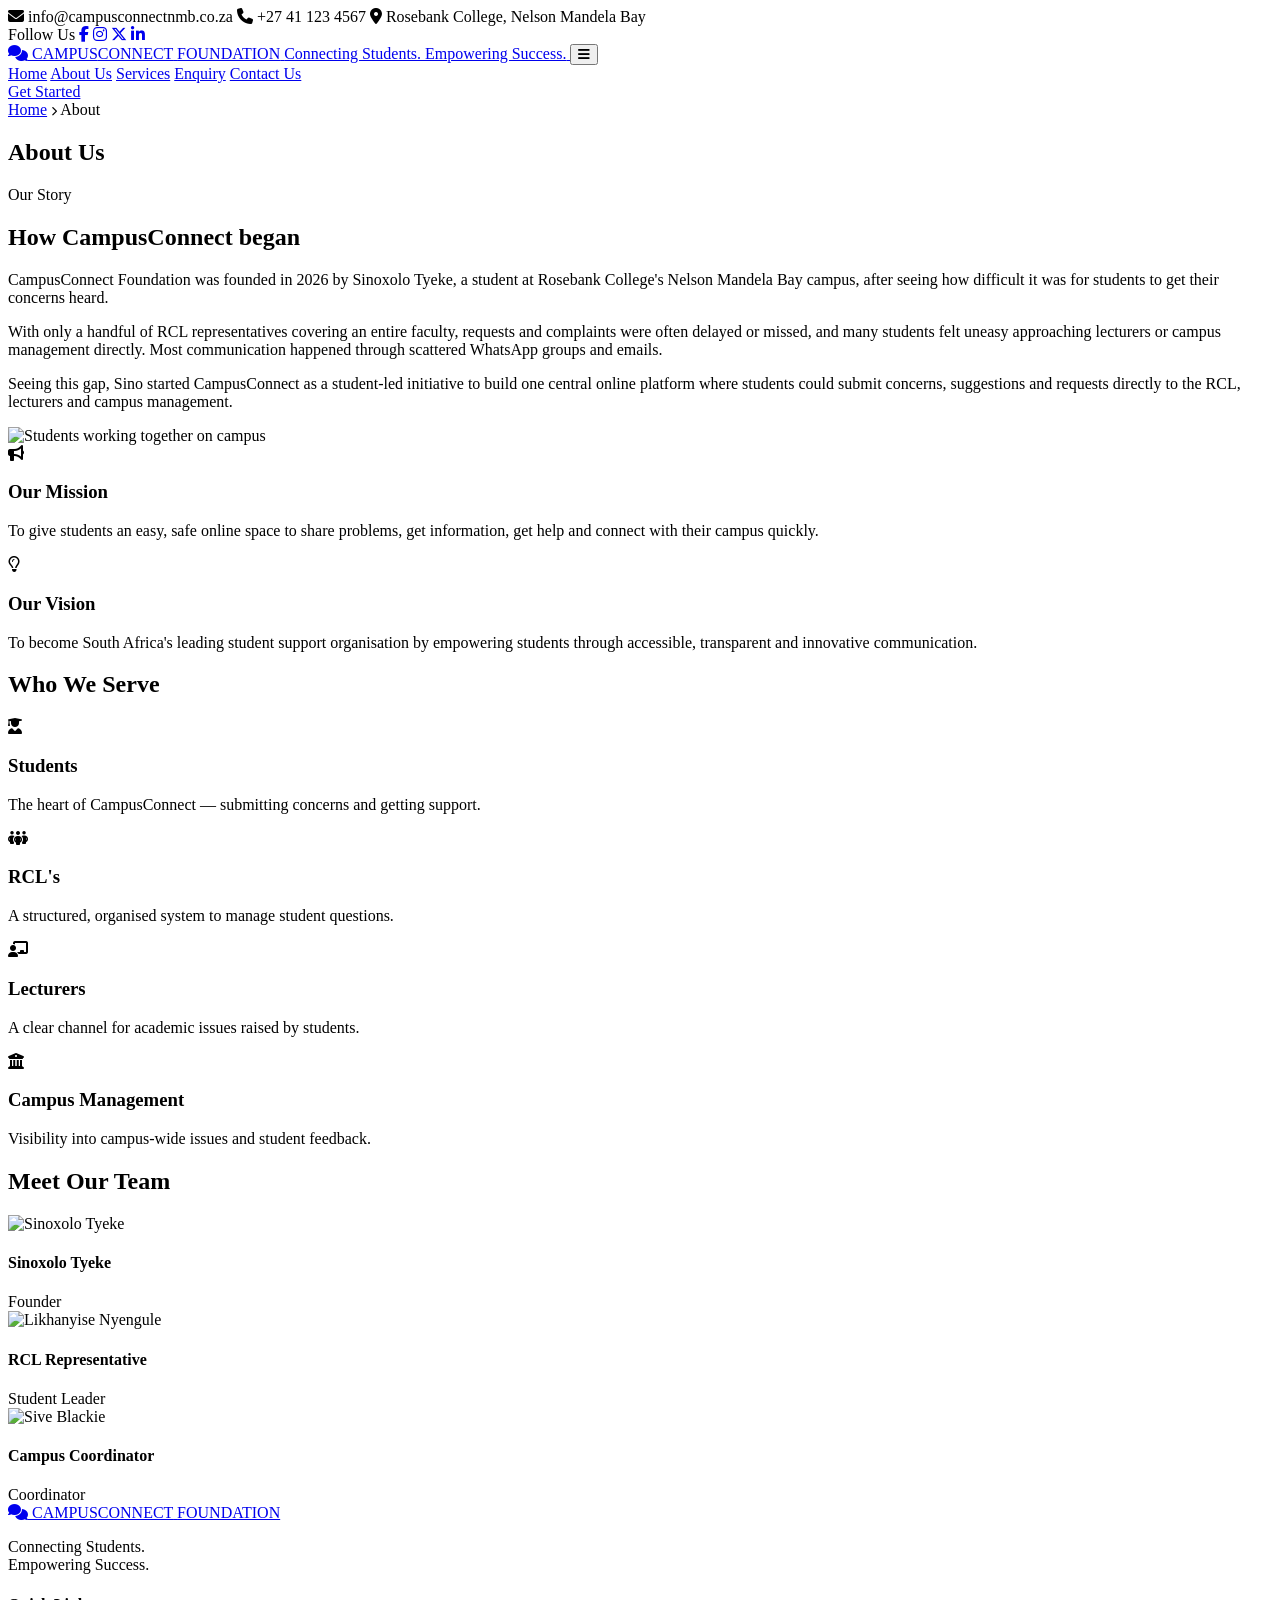
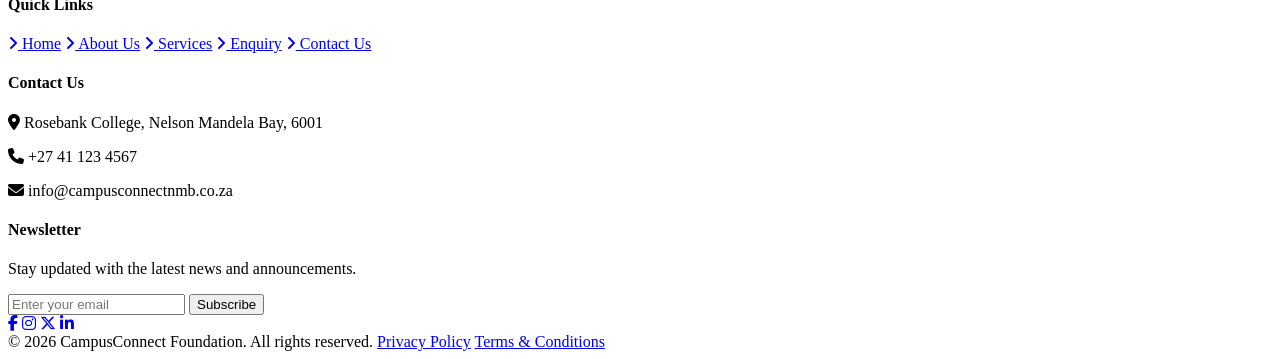
==== commit 515547a8: "added javascript on the index page" ====
--- a/Pages/about.html
+++ b/Pages/about.html
@@ -39,18 +39,17 @@
 
             <span>Follow Us</span>
 
-            <a href="#" aria-label="Facebook"><i class="fab fa-facebook-f"></i></a>
-
-            <a href="#" aria-label="Instagram"><i class="fab fa-instagram"></i></a>
-
-            <a href="#" aria-label="X (Twitter)"><i class="fab fa-x-twitter"></i></a>
-
-            <a href="#" aria-label="LinkedIn"><i class="fab fa-linkedin-in"></i></a>
-
-        </div>
-
-    </div>
-
+            <a href="https://www.facebook.com/" target="_blank" rel="noopener noreferrer" aria-label="Facebook"><i class="fab fa-facebook-f"></i></a>
+
+            <a href="https://www.instagram.com/" target="_blank" rel="noopener noreferrer" aria-label="Instagram"><i class="fab fa-instagram"></i></a>
+
+            <a href="https://twitter.com/" target="_blank" rel="noopener noreferrer" aria-label="X (Twitter)"><i class="fab fa-x-twitter"></i></a>
+
+            <a href="https://www.linkedin.com/company/campusconnect-foundation/" target="_blank" rel="noopener noreferrer" aria-label="LinkedIn"><i class="fab fa-linkedin-in"></i></a>
+
+        </div>
+
+    </div>
 </section>
 
 <!--================ HEADER ================-->
@@ -220,19 +219,23 @@
         <div class="team-grid">
 
             <div class="team-card">
-                <div class="team-avatar"><i class="fa-solid fa-user"></i></div>
+                <!-- <div class="team-avatar"><i class="fa-solid fa-user"></i></div> -->
+                <img src ="#" alt="Sinoxolo Tyeke">
+                
                 <h4>Sinoxolo Tyeke</h4>
                 <span>Founder</span>
             </div>
 
             <div class="team-card">
-                <div class="team-avatar"><i class="fa-solid fa-user"></i></div>
+                <!-- <div class="team-avatar"><i class="fa-solid fa-user"></i></div> -->
+                 <img src="#" alt="Likhanyise Nyengule">
                 <h4>RCL Representative</h4>
                 <span>Student Leader</span>
             </div>
 
             <div class="team-card">
-                <div class="team-avatar"><i class="fa-solid fa-user"></i></div>
+                <!--<div class="team-avatar"><i class="fa-solid fa-user"></i></div>-->
+                <img src="#" alt="Sive Blackie">
                 <h4>Campus Coordinator</h4>
                 <span>Coordinator</span>
             </div>
--- a/css/style.css
+++ b/css/style.css
@@ -1,1215 +1,346 @@
-/* =========================================================
-   CampusConnect Foundation — style.css
-   ========================================================= */
-
-:root {
-
-    --purple-900: #35145C;
-    --purple-800: #4A1D75;
-    --purple-700: #5B21B6;
-    --purple-600: #6D28D9;
-    --purple-50:  #F3ECFB;
-
-    --teal-700: #0F766E;
-    --teal-600: #0D9488;
-    --teal-50:  #E6F7F5;
-
-    --amber-600: #D97706;
-    --amber-500: #F59E0B;
-    --amber-50:  #FEF6E7;
-
-    --green-600: #16A34A;
-    --green-50:  #E9F9EF;
-
-    --pink-600: #DB2777;
-    --pink-50:  #FDECF3;
-
-    --blue-600: #2563EB;
-    --blue-50:  #EAF1FE;
-
-    --ink:      #1F2333;
-    --gray-700: #4B5162;
-    --gray-500: #6B7280;
-    --gray-200: #E5E1EE;
-    --bg-hero:  #F8F6FC;
-    --white:    #FFFFFF;
-
-    --radius-sm: 10px;
-    --radius-md: 16px;
-    --radius-lg: 28px;
-    --shadow-card: 0 10px 30px rgba(53, 20, 92, 0.08);
-    --shadow-soft: 0 6px 18px rgba(53, 20, 92, 0.12);
-    --container: 1180px;
-}
-
-* { margin: 0; padding: 0; box-sizing: border-box; }
-
-html { scroll-behavior: smooth; }
-
-body {
-    font-family: 'Poppins', sans-serif;
-    color: var(--ink);
-    line-height: 1.6;
-    background: var(--white);
-    overflow-x: hidden;
-}
-
-img { max-width: 100%; display: block; }
-
-a { text-decoration: none; color: inherit; }
-
-ul { list-style: none; }
-
-.container {
-    max-width: var(--container);
-    margin: 0 auto;
-    padding: 0 24px;
-}
-
-h1, h2, h3, h4 { font-weight: 600; line-height: 1.25; }
-
-:focus-visible {
-    outline: 2px solid var(--teal-600);
-    outline-offset: 3px;
-}
-
-@media (prefers-reduced-motion: reduce) {
-    * { animation: none !important; transition: none !important; }
-}
-
-/* =========================================================
-   TOP BAR
-   ========================================================= */
-
-.top-bar {
-    background: var(--purple-900);
-    color: rgba(255, 255, 255, 0.9);
-    font-size: 0.82rem;
-}
-
-.top-bar .container {
-    display: flex;
-    align-items: center;
-    justify-content: space-between;
-    padding-top: 8px;
-    padding-bottom: 8px;
-    flex-wrap: wrap;
-    gap: 6px;
-}
-
-.top-left span {
-    margin-right: 22px;
-    white-space: nowrap;
-}
-
-.top-left i { color: var(--teal-600); margin-right: 6px; }
-
-.top-right { display: flex; align-items: center; gap: 14px; }
-
-.top-right span { opacity: 0.85; }
-
-.top-right a {
-    width: 26px;
-    height: 26px;
-    display: inline-flex;
-    align-items: center;
-    justify-content: center;
-    background: rgba(255, 255, 255, 0.12);
-    border-radius: 50%;
-    transition: background 0.2s ease;
-    font-size: 0.75rem;
-}
-
-.top-right a:hover { background: var(--teal-600); }
-
-/* =========================================================
-   HEADER
-   ========================================================= */
-
-header {
-    background: var(--white);
-    position: sticky;
-    top: 0;
-    z-index: 50;
-    box-shadow: 0 2px 14px rgba(53, 20, 92, 0.06);
-}
-
-header .container {
-    display: flex;
-    align-items: center;
-    justify-content: space-between;
-    padding-top: 12px;
-    padding-bottom: 12px;
-    gap: 20px;
-}
-
-.logo {
-    display: flex;
-    align-items: center;
-    gap: 12px;
-    flex-shrink: 0;
-}
-
-.logo-icon {
-    width: 44px;
-    height: 44px;
-    border-radius: 12px;
-    background: linear-gradient(135deg, var(--purple-600), var(--teal-600));
-    color: var(--white);
-    display: flex;
-    align-items: center;
-    justify-content: center;
-    font-size: 1.15rem;
-}
-
-.logo-text { display: flex; flex-direction: column; line-height: 1.1; }
-
-.logo-name {
-    font-weight: 700;
-    font-size: 1.05rem;
-    color: var(--purple-700);
-}
-
-.logo-name span { color: var(--teal-600); }
-
-.logo-sub {
-    font-weight: 600;
-    font-size: 0.65rem;
-    letter-spacing: 1.5px;
-    color: var(--gray-700);
-}
-
-.logo-tagline {
-    font-size: 0.68rem;
-    color: var(--gray-500);
-    margin-top: 2px;
-}
-
-nav {
-    display: flex;
-    align-items: center;
-    gap: 26px;
-    flex-wrap: wrap;
-}
-
-nav a {
-    font-size: 0.92rem;
-    font-weight: 500;
-    color: var(--gray-700);
-    padding-bottom: 4px;
-    border-bottom: 2px solid transparent;
-    transition: color 0.2s ease, border-color 0.2s ease;
-    white-space: nowrap;
-}
-
-nav a:hover,
-nav a.active {
-    color: var(--purple-700);
-    border-bottom-color: var(--teal-600);
-}
-
-.nav-btn {
-    background: var(--purple-700);
-    color: var(--white);
-    padding: 10px 22px;
-    border-radius: 999px;
-    font-weight: 500;
-    font-size: 0.9rem;
-    display: inline-flex;
-    align-items: center;
-    gap: 8px;
-    white-space: nowrap;
-    transition: background 0.2s ease, transform 0.2s ease;
-}
-
-.nav-btn:hover { background: var(--purple-800); transform: translateY(-1px); }
-
-.menu-toggle {
-    display: none;
-    background: none;
-    border: none;
-    font-size: 1.4rem;
-    color: var(--purple-700);
-    cursor: pointer;
-}
-
-/* =========================================================
-   HERO
-   ========================================================= */
-
-.hero {
-    background: var(--bg-hero);
-    padding: 70px 0 90px;
-    position: relative;
-    overflow: hidden;
-}
-
-.hero .container {
-    display: grid;
-    grid-template-columns: 1fr 1fr;
-    align-items: center;
-    gap: 50px;
-}
-
-.welcome {
-    display: inline-block;
-    background: var(--purple-50);
-    color: var(--purple-700);
-    font-size: 0.8rem;
-    font-weight: 500;
-    padding: 7px 16px;
-    border-radius: 999px;
-    margin-bottom: 20px;
-}
-
-.hero-text h1 {
-    font-size: 2.9rem;
-    color: var(--ink);
-    margin-bottom: 20px;
-}
-
-.hero-text h1 .teal { color: var(--teal-600); }
-.hero-text h1 .purple { color: var(--purple-700); }
-
-.hero-text p {
-    color: var(--gray-500);
-    max-width: 46ch;
-    margin-bottom: 30px;
-    font-size: 1rem;
-}
-
-.hero-buttons {
-    display: flex;
-    gap: 16px;
-    flex-wrap: wrap;
-    margin-bottom: 34px;
-}
-
-.primary-btn,
-.secondary-btn {
-    display: inline-flex;
-    align-items: center;
-    gap: 10px;
-    padding: 13px 26px;
-    border-radius: 999px;
-    font-weight: 500;
-    font-size: 0.95rem;
-    transition: transform 0.2s ease, box-shadow 0.2s ease, background 0.2s ease;
-}
-
-.primary-btn {
-    background: var(--purple-700);
-    color: var(--white);
-    box-shadow: var(--shadow-soft);
-}
-
-.primary-btn:hover { background: var(--purple-800); transform: translateY(-2px); }
-
-.secondary-btn {
-    background: var(--white);
-    color: var(--teal-700);
-    border: 1.5px solid var(--teal-600);
-}
-
-.secondary-btn:hover { background: var(--teal-50); transform: translateY(-2px); }
-
-.hero-social-proof {
-    display: flex;
-    align-items: center;
-    gap: 16px;
-}
-
-.avatar-group { display: flex; }
-
-.avatar {
-    width: 38px;
-    height: 38px;
-    border-radius: 50%;
-    border: 2.5px solid var(--white);
-    margin-left: -12px;
-    background: linear-gradient(135deg, hsl(calc(210 + var(--i) * 40), 70%, 60%), hsl(calc(260 + var(--i) * 40), 70%, 55%));
-}
-
-.avatar:first-child { margin-left: 0; }
-
-.hero-social-proof p {
-    font-size: 0.85rem;
-    color: var(--gray-500);
-    margin: 0;
-}
-
-.hero-social-proof strong { color: var(--ink); }
-
-.hero-image {
-    position: relative;
-    display: flex;
-    justify-content: center;
-}
-
-.hero-image-frame {
-    width: 100%;
-    aspect-ratio: 4 / 3.1;
-    border-radius: var(--radius-lg);
-    overflow: hidden;
-    box-shadow: var(--shadow-card);
-    position: relative;
-    z-index: 1;
-}
-
-.hero-image-frame img {
-    width: 100%;
-    height: 100%;
-    object-fit: cover;
-}
-
-.hero-blob {
-    position: absolute;
-    bottom: -40px;
-    right: -40px;
-    width: 220px;
-    height: 220px;
-    background: var(--teal-600);
-    border-radius: 50%;
-    opacity: 0.18;
-    z-index: 0;
-}
-
-.phone-mockup {
-    position: absolute;
-    right: -6%;
-    bottom: -12%;
-    width: 200px;
-    background: var(--ink);
-    border-radius: 26px;
-    padding: 10px 8px;
-    box-shadow: 0 20px 45px rgba(31, 35, 51, 0.35);
-    z-index: 2;
-}
-
-.phone-notch {
-    width: 60px;
-    height: 6px;
-    background: rgba(255, 255, 255, 0.25);
-    border-radius: 999px;
-    margin: 0 auto 8px;
-}
-
-.phone-screen {
-    background: var(--white);
-    border-radius: 18px;
-    padding: 14px 10px;
-}
-
-.phone-greeting {
-    background: linear-gradient(135deg, var(--purple-700), var(--purple-600));
-    color: var(--white);
-    border-radius: 12px;
-    padding: 12px;
-    margin-bottom: 10px;
-}
-
-.phone-greeting span { display: block; font-weight: 600; font-size: 0.82rem; }
-.phone-greeting small { font-size: 0.65rem; opacity: 0.85; }
-
-.phone-grid {
-    display: grid;
-    grid-template-columns: 1fr 1fr;
-    gap: 6px;
-    margin-bottom: 10px;
-}
-
-.phone-tile {
-    border-radius: 10px;
-    padding: 8px 6px;
-    text-align: center;
-    font-size: 0.55rem;
-    font-weight: 500;
-    color: var(--ink);
-}
-
-.phone-tile i { display: block; font-size: 0.95rem; margin-bottom: 4px; }
-
-.phone-tile.teal   { background: var(--teal-50);   color: var(--teal-700); }
-.phone-tile.purple { background: var(--purple-50); color: var(--purple-700); }
-.phone-tile.amber  { background: var(--amber-50);  color: var(--amber-600); }
-.phone-tile.green  { background: var(--green-50);  color: var(--green-600); }
-.phone-tile.pink   { background: var(--pink-50);   color: var(--pink-600); }
-.phone-tile.blue   { background: var(--blue-50);   color: var(--blue-600); }
-
-.phone-announcement {
-    display: flex;
-    align-items: center;
-    gap: 8px;
-    background: var(--bg-hero);
-    border-radius: 10px;
-    padding: 8px;
-}
-
-.phone-announcement-icon {
-    width: 26px;
-    height: 26px;
-    border-radius: 50%;
-    background: var(--pink-50);
-    color: var(--pink-600);
-    display: flex;
-    align-items: center;
-    justify-content: center;
-    font-size: 0.65rem;
-    flex-shrink: 0;
-}
-
-.phone-announcement p { font-size: 0.6rem; font-weight: 600; margin: 0; }
-.phone-announcement small { font-size: 0.52rem; color: var(--gray-500); display: block; }
-.phone-announcement em { font-size: 0.48rem; color: var(--gray-500); font-style: normal; }
-.phone-announcement > i { font-size: 0.6rem; color: var(--gray-500); margin-left: auto; }
-
-/* =========================================================
-   HOW WE HELP
-   ========================================================= */
-
-.how-we-help { padding: 90px 0; }
-
-.how-we-help h2 {
-    text-align: center;
-    font-size: 2.1rem;
-    position: relative;
-    margin-bottom: 56px;
-}
-
-.how-we-help h2::after {
-    content: "";
-    display: block;
-    width: 64px;
-    height: 4px;
-    background: var(--teal-600);
-    border-radius: 999px;
-    margin: 14px auto 0;
-}
-
-.help-grid {
-    display: grid;
-    grid-template-columns: repeat(3, 1fr);
-    gap: 26px;
-}
-
-.help-card {
-    background: var(--white);
-    border: 1px solid var(--gray-200);
-    border-radius: var(--radius-md);
-    padding: 30px 26px;
-    transition: transform 0.25s ease, box-shadow 0.25s ease, border-color 0.25s ease;
-}
-
-.help-card:hover {
-    transform: translateY(-6px);
-    box-shadow: var(--shadow-card);
-    border-color: transparent;
-}
-
-.help-icon {
-    width: 52px;
-    height: 52px;
-    border-radius: 14px;
-    display: flex;
-    align-items: center;
-    justify-content: center;
-    font-size: 1.25rem;
-    margin-bottom: 18px;
-}
-
-.help-card h3 { font-size: 1.08rem; margin-bottom: 8px; }
-
-.help-card p {
-    color: var(--gray-500);
-    font-size: 0.9rem;
-    margin-bottom: 18px;
-}
-
-.learn-more {
-    font-size: 0.88rem;
-    font-weight: 500;
-    display: inline-flex;
-    align-items: center;
-    gap: 6px;
-}
-
-.learn-more i { font-size: 0.72rem; transition: transform 0.2s ease; }
-.help-card:hover .learn-more i { transform: translateX(4px); }
-
-.help-card.teal   .help-icon { background: var(--teal-50);   color: var(--teal-700); }
-.help-card.teal   .learn-more { color: var(--teal-700); }
-
-.help-card.purple .help-icon { background: var(--purple-50); color: var(--purple-700); }
-.help-card.purple .learn-more { color: var(--purple-700); }
-
-.help-card.amber  .help-icon { background: var(--amber-50);  color: var(--amber-600); }
-.help-card.amber  .learn-more { color: var(--amber-600); }
-
-.help-card.green  .help-icon { background: var(--green-50);  color: var(--green-600); }
-.help-card.green  .learn-more { color: var(--green-600); }
-
-.help-card.pink   .help-icon { background: var(--pink-50);   color: var(--pink-600); }
-.help-card.pink   .learn-more { color: var(--pink-600); }
-
-.help-card.blue   .help-icon { background: var(--blue-50);   color: var(--blue-600); }
-.help-card.blue   .learn-more { color: var(--blue-600); }
-
-/* =========================================================
-   SPLIT SECTION — ABOUT / NEED HELP NOW
-   ========================================================= */
-
-.split-section {
-    display: grid;
-    grid-template-columns: 1.15fr 1fr;
-}
-
-.split-panel {
-    padding: 60px 60px;
-    display: flex;
-    align-items: center;
-}
-
-.split-content { max-width: 480px; }
-
-.split-icon {
-    width: 54px;
-    height: 54px;
-    border-radius: 14px;
-    background: rgba(255, 255, 255, 0.14);
-    display: flex;
-    align-items: center;
-    justify-content: center;
-    font-size: 1.3rem;
-    margin-bottom: 18px;
-}
-
-.split-panel h3 { font-size: 1.5rem; margin-bottom: 14px; }
-
-.split-panel p { font-size: 0.95rem; margin-bottom: 24px; }
-
-.about-panel {
-    background: linear-gradient(120deg, var(--purple-800), var(--purple-700));
-    color: var(--white);
-}
-
-.about-panel p { color: rgba(255, 255, 255, 0.85); }
-
-.help-panel {
-    background: var(--teal-50);
-    color: var(--ink);
-}
-
-.help-panel .split-icon { background: rgba(13, 148, 136, 0.14); color: var(--teal-700); }
-
-.help-panel p { color: var(--gray-700); }
-
-.ghost-btn,
-.dark-btn {
-    display: inline-flex;
-    align-items: center;
-    gap: 10px;
-    padding: 12px 24px;
-    border-radius: 999px;
-    font-weight: 500;
-    font-size: 0.9rem;
-    transition: transform 0.2s ease, background 0.2s ease;
-}
-
-.ghost-btn {
-    background: rgba(255, 255, 255, 0.14);
-    color: var(--white);
-    border: 1.5px solid rgba(255, 255, 255, 0.5);
-}
-
-.ghost-btn:hover { background: rgba(255, 255, 255, 0.24); transform: translateY(-2px); }
-
-.dark-btn {
-    background: var(--purple-700);
-    color: var(--white);
-}
-
-.dark-btn:hover { background: var(--purple-800); transform: translateY(-2px); }
-
-/* =========================================================
-   FOOTER
-   ========================================================= */
-
-footer { background: var(--purple-900); color: rgba(255, 255, 255, 0.78); }
-
-.footer-grid {
-    display: grid;
-    grid-template-columns: 1.3fr 1fr 1fr 1.3fr;
-    gap: 40px;
-    padding: 70px 24px 50px;
-}
-
-.footer-col h4 {
-    color: var(--white);
-    font-size: 1rem;
-    margin-bottom: 20px;
-}
-
-.footer-col a,
-.footer-col p {
-    display: flex;
-    align-items: flex-start;
-    gap: 8px;
-    font-size: 0.88rem;
-    margin-bottom: 12px;
-    color: rgba(255, 255, 255, 0.72);
-    transition: color 0.2s ease;
-}
-
-.footer-col a:hover { color: var(--teal-600); }
-
-.footer-col i { margin-top: 4px; color: var(--teal-600); flex-shrink: 0; }
-
-.footer-brand .logo-name { color: var(--white); }
-.footer-brand .logo-name span { color: var(--teal-600); }
-.footer-brand .logo-sub { color: rgba(255, 255, 255, 0.6); }
-.footer-brand p { color: rgba(255, 255, 255, 0.6); margin-top: 16px; }
-
-.newsletter-form {
-    display: flex;
-    margin-bottom: 18px;
-    border-radius: 999px;
-    overflow: hidden;
-    background: rgba(255, 255, 255, 0.1);
-}
-
-.newsletter-form input {
-    flex: 1;
-    border: none;
-    background: transparent;
-    padding: 12px 16px;
-    color: var(--white);
-    font-family: inherit;
-    font-size: 0.85rem;
-}
-
-.newsletter-form input::placeholder { color: rgba(255, 255, 255, 0.55); }
-
-.newsletter-form button {
-    border: none;
-    background: var(--purple-600);
-    color: var(--white);
-    padding: 0 20px;
-    font-family: inherit;
-    font-weight: 500;
-    font-size: 0.85rem;
-    cursor: pointer;
-    transition: background 0.2s ease;
-}
-
-.newsletter-form button:hover { background: var(--purple-700); }
-
-.footer-social { display: flex; gap: 12px; }
-
-.footer-social a {
-    width: 32px;
-    height: 32px;
-    border-radius: 50%;
-    background: rgba(255, 255, 255, 0.1);
-    display: flex;
-    align-items: center;
-    justify-content: center;
-    margin: 0;
-}
-
-.footer-bottom {
-    border-top: 1px solid rgba(255, 255, 255, 0.12);
-    padding: 20px 0;
-}
-
-.footer-bottom .container {
-    display: flex;
-    align-items: center;
-    justify-content: space-between;
-    flex-wrap: wrap;
-    gap: 10px;
-    font-size: 0.8rem;
-    color: rgba(255, 255, 255, 0.55);
-}
-
-.footer-legal { display: flex; gap: 20px; }
-
-.footer-legal a:hover { color: var(--teal-600); }
-
-/* =========================================================
-   INNER PAGE HERO
-   ========================================================= */
-
-.page-hero {
-    background: linear-gradient(120deg, var(--purple-800), var(--purple-700));
-    color: var(--white);
-    padding: 64px 0 56px;
-    text-align: center;
-}
-
-.page-hero h1 { font-size: 2.3rem; margin-bottom: 12px; }
-
-.breadcrumb {
-    display: inline-flex;
-    align-items: center;
-    gap: 8px;
-    font-size: 0.85rem;
-    color: rgba(255, 255, 255, 0.75);
-}
-
-.breadcrumb a { color: rgba(255, 255, 255, 0.9); }
-.breadcrumb a:hover { color: var(--teal-600); }
-
-.page-hero p.lead {
-    max-width: 60ch;
-    margin: 14px auto 0;
-    color: rgba(255, 255, 255, 0.82);
-    font-size: 0.98rem;
-}
-
-/* =========================================================
-   SECTION HEADINGS (shared)
-   ========================================================= */
-
-.section-heading {
-    text-align: center;
-    max-width: 620px;
-    margin: 0 auto 50px;
-}
-
-.section-heading .eyebrow {
-    display: inline-block;
-    background: var(--teal-50);
-    color: var(--teal-700);
-    font-size: 0.78rem;
-    font-weight: 500;
-    padding: 6px 16px;
-    border-radius: 999px;
-    margin-bottom: 14px;
-}
-
-.section-heading h2 { font-size: 2rem; margin-bottom: 12px; }
-.section-heading p { color: var(--gray-500); font-size: 0.96rem; }
-
-/* =========================================================
-   ABOUT PAGE — STORY / VALUES / STATS
-   ========================================================= */
-
-.story-section { padding: 90px 0; }
-
-.story-section .container {
-    display: grid;
-    grid-template-columns: 1fr 1fr;
-    gap: 54px;
-    align-items: center;
-}
-
-.story-image {
-    border-radius: var(--radius-lg);
-    overflow: hidden;
-    box-shadow: var(--shadow-card);
-    aspect-ratio: 4 / 3.4;
-}
-
-.story-image img { width: 100%; height: 100%; object-fit: cover; }
-
-.story-text .eyebrow {
-    display: inline-block;
-    background: var(--purple-50);
-    color: var(--purple-700);
-    font-size: 0.78rem;
-    font-weight: 500;
-    padding: 6px 16px;
-    border-radius: 999px;
-    margin-bottom: 16px;
-}
-
-.story-text h2 { font-size: 1.9rem; margin-bottom: 16px; }
-.story-text p { color: var(--gray-500); margin-bottom: 14px; font-size: 0.96rem; }
-
-.stats-bar {
-    background: var(--bg-hero);
-    padding: 50px 0;
-}
-
-.stats-bar .container {
-    display: grid;
-    grid-template-columns: repeat(4, 1fr);
-    gap: 24px;
-    text-align: center;
-}
-
-.stat h3 {
-    font-size: 2.1rem;
-    color: var(--purple-700);
-    margin-bottom: 6px;
-}
-
-.stat p { color: var(--gray-500); font-size: 0.88rem; }
-
-.values-section { padding: 90px 0; }
-
-.values-grid {
-    display: grid;
-    grid-template-columns: repeat(4, 1fr);
-    gap: 24px;
-}
-
-.value-card {
-    text-align: center;
-    padding: 34px 22px;
-    border-radius: var(--radius-md);
-    border: 1px solid var(--gray-200);
-    transition: transform 0.25s ease, box-shadow 0.25s ease;
-}
-
-.value-card:hover { transform: translateY(-6px); box-shadow: var(--shadow-card); }
-
-.value-icon {
-    width: 56px;
-    height: 56px;
-    border-radius: 50%;
-    background: var(--purple-50);
-    color: var(--purple-700);
-    display: flex;
-    align-items: center;
-    justify-content: center;
-    font-size: 1.3rem;
-    margin: 0 auto 18px;
-}
-
-.value-card h3 { font-size: 1.02rem; margin-bottom: 8px; }
-.value-card p { color: var(--gray-500); font-size: 0.86rem; }
-
-/* =========================================================
-   SERVICES PAGE
-   ========================================================= */
-
-.services-section { padding: 90px 0; }
-
-.service-row {
-    display: grid;
-    grid-template-columns: 1fr 1fr;
-    gap: 54px;
-    align-items: center;
-    padding: 50px 0;
-    border-bottom: 1px solid var(--gray-200);
-}
-
-.service-row:last-child { border-bottom: none; }
-
-.service-row:nth-child(even) .service-visual { order: 2; }
-
-.service-visual {
-    border-radius: var(--radius-lg);
-    padding: 44px;
-    display: flex;
-    align-items: center;
-    justify-content: center;
-    aspect-ratio: 4 / 3;
-}
-
-.service-visual i { font-size: 5rem; }
-
-.service-text .step-num {
-    font-size: 0.85rem;
-    font-weight: 600;
-    color: var(--teal-700);
-    margin-bottom: 10px;
-    display: block;
-}
-
-.service-text h3 { font-size: 1.5rem; margin-bottom: 14px; }
-.service-text p { color: var(--gray-500); margin-bottom: 18px; font-size: 0.96rem; }
-
-.service-text ul { margin-bottom: 22px; }
-
-.service-text li {
-    display: flex;
-    align-items: flex-start;
-    gap: 10px;
-    font-size: 0.92rem;
-    color: var(--gray-700);
-    margin-bottom: 10px;
-}
-
-.service-text li i { color: var(--teal-600); margin-top: 4px; }
-
-/* =========================================================
-   FORMS (contact / enquiry)
-   ========================================================= */
-
-.form-section { padding: 90px 0; }
-
-.form-layout {
-    display: grid;
-    grid-template-columns: 1fr 1.3fr;
-    gap: 40px;
-    align-items: flex-start;
-}
-
-.info-card {
-    background: var(--bg-hero);
-    border-radius: var(--radius-md);
-    padding: 34px 28px;
-    margin-bottom: 20px;
-}
-
-.info-card h3 { font-size: 1.1rem; margin-bottom: 18px; }
-
-.info-item {
-    display: flex;
-    align-items: flex-start;
-    gap: 14px;
-    margin-bottom: 18px;
-}
-
-.info-item:last-child { margin-bottom: 0; }
-
-.info-item .icon {
-    width: 40px;
-    height: 40px;
-    border-radius: 10px;
-    background: var(--purple-50);
-    color: var(--purple-700);
-    display: flex;
-    align-items: center;
-    justify-content: center;
-    flex-shrink: 0;
-    font-size: 0.95rem;
-}
-
-.info-item strong { display: block; font-size: 0.9rem; margin-bottom: 2px; }
-.info-item span, .info-item a { color: var(--gray-500); font-size: 0.88rem; }
-
-.hours-list { list-style: none; }
-
-.hours-list li {
-    display: flex;
-    justify-content: space-between;
-    font-size: 0.88rem;
-    color: var(--gray-500);
-    padding: 8px 0;
-    border-bottom: 1px dashed var(--gray-200);
-}
-
-.hours-list li:last-child { border-bottom: none; }
-.hours-list li span:last-child { color: var(--ink); font-weight: 500; }
-
-.form-card {
-    background: var(--white);
-    border: 1px solid var(--gray-200);
-    border-radius: var(--radius-md);
-    padding: 38px;
-    box-shadow: var(--shadow-card);
-}
-
-.form-card h3 { font-size: 1.2rem; margin-bottom: 6px; }
-.form-card > p { color: var(--gray-500); font-size: 0.9rem; margin-bottom: 26px; }
-
-.form-grid {
-    display: grid;
-    grid-template-columns: 1fr 1fr;
-    gap: 20px;
-}
-
-.form-group { display: flex; flex-direction: column; gap: 7px; }
-
-.form-group.full { grid-column: 1 / -1; }
-
-.form-group label {
-    font-size: 0.85rem;
-    font-weight: 500;
-    color: var(--ink);
-}
-
-.form-group label .req { color: var(--pink-600); }
-
-.form-group input,
-.form-group select,
-.form-group textarea {
-    border: 1.5px solid var(--gray-200);
-    border-radius: var(--radius-sm);
-    padding: 12px 14px;
-    font-family: inherit;
-    font-size: 0.9rem;
-    color: var(--ink);
-    background: var(--white);
-    transition: border-color 0.2s ease;
-}
-
-.form-group input:focus,
-.form-group select:focus,
-.form-group textarea:focus {
-    border-color: var(--teal-600);
-    outline: none;
-}
-
-.form-group textarea { resize: vertical; min-height: 130px; }
-
-.file-drop {
-    border: 1.5px dashed var(--gray-200);
-    border-radius: var(--radius-sm);
-    padding: 26px;
-    text-align: center;
-    color: var(--gray-500);
-    font-size: 0.85rem;
-    cursor: pointer;
-    transition: border-color 0.2s ease, background 0.2s ease;
-}
-
-.file-drop:hover { border-color: var(--teal-600); background: var(--teal-50); }
-.file-drop i { font-size: 1.4rem; color: var(--teal-600); display: block; margin-bottom: 8px; }
-
-.form-submit {
-    border: none;
-    background: var(--purple-700);
-    color: var(--white);
-    padding: 14px 30px;
-    border-radius: 999px;
-    font-family: inherit;
-    font-weight: 500;
-    font-size: 0.95rem;
-    cursor: pointer;
-    display: inline-flex;
-    align-items: center;
-    gap: 10px;
-    transition: background 0.2s ease, transform 0.2s ease;
-}
-
-.form-submit:hover { background: var(--purple-800); transform: translateY(-2px); }
-
-.form-note {
-    font-size: 0.78rem;
-    color: var(--gray-500);
-    margin-top: 14px;
-}
-
-.map-frame {
-    border-radius: var(--radius-md);
-    overflow: hidden;
-    border: 1px solid var(--gray-200);
-    height: 320px;
-}
-
-.map-frame iframe { width: 100%; height: 100%; border: none; }
-
-.steps-strip {
-    display: grid;
-    grid-template-columns: repeat(3, 1fr);
-    gap: 24px;
-    margin-top: 20px;
-}
-
-.step-item {
-    text-align: center;
-    padding: 24px 16px;
-    background: var(--bg-hero);
-    border-radius: var(--radius-md);
-}
-
-.step-item .num {
-    width: 34px;
-    height: 34px;
-    border-radius: 50%;
-    background: var(--teal-600);
-    color: var(--white);
-    display: flex;
-    align-items: center;
-    justify-content: center;
-    font-weight: 600;
-    font-size: 0.9rem;
-    margin: 0 auto 12px;
-}
-
-.step-item h4 { font-size: 0.92rem; margin-bottom: 6px; }
-.step-item p { font-size: 0.8rem; color: var(--gray-500); }
-
-/* =========================================================
-   RESPONSIVE
-   ========================================================= */
-
-@media (max-width: 991px) {
-
-    .hero .container { grid-template-columns: 1fr; }
-
-    .hero-image { order: -1; margin-bottom: 10px; }
-
-    .phone-mockup { right: 4%; bottom: -8%; width: 170px; }
-
-    .split-section { grid-template-columns: 1fr; }
-
-    .footer-grid { grid-template-columns: 1fr 1fr; }
-
-    .story-section .container { grid-template-columns: 1fr; }
-
-    .story-image { order: -1; }
-
-    .values-grid { grid-template-columns: 1fr 1fr; }
-
-    .stats-bar .container { grid-template-columns: 1fr 1fr; gap: 30px; }
-
-    .service-row { grid-template-columns: 1fr; }
-
-    .service-row:nth-child(even) .service-visual { order: -1; }
-
-    .form-layout { grid-template-columns: 1fr; }
-
-    .steps-strip { grid-template-columns: 1fr; }
-
-}
-
-@media (max-width: 860px) {
-
-    .menu-toggle { display: block; }
-
-    nav {
-        display: none;
-        position: absolute;
-        top: 100%;
-        left: 0;
-        right: 0;
-        background: var(--white);
-        flex-direction: column;
-        align-items: flex-start;
-        gap: 4px;
-        padding: 16px 24px 22px;
-        box-shadow: 0 12px 20px rgba(53, 20, 92, 0.08);
-    }
-
-    nav.open { display: flex; }
-
-    nav a { width: 100%; padding: 10px 0; border-bottom: 1px solid var(--gray-200); }
-
-    header { position: sticky; }
-
-    header .container { position: relative; flex-wrap: wrap; }
-
-    .top-left span:not(:first-child) { display: none; }
-
-}
-
-@media (max-width: 720px) {
-
-    .help-grid { grid-template-columns: 1fr 1fr; }
-
-    .hero-text h1 { font-size: 2.2rem; }
-
-    .footer-grid { grid-template-columns: 1fr; padding-top: 50px; }
-
-    .page-hero h1 { font-size: 1.8rem; }
-
-    .form-grid { grid-template-columns: 1fr; }
-
-}
-
-@media (max-width: 480px) {
-
-    .help-grid { grid-template-columns: 1fr; }
-
-    .hero-buttons { flex-direction: column; align-items: flex-start; }
-
-    .phone-mockup { display: none; }
-
-    .top-right span { display: none; }
-
-}+<!DOCTYPE html>
+<html lang="en">
+
+<head>
+
+    <meta charset="UTF-8">
+
+    <meta name="viewport" content="width=device-width, initial-scale=1.0">
+
+    <title>About Us | CampusConnect Foundation</title>
+
+    <link href="https://fonts.googleapis.com/css2?family=Poppins:wght@300;400;500;600;700;800&display=swap" rel="stylesheet">
+
+    <link rel="stylesheet" href="https://cdnjs.cloudflare.com/ajax/libs/font-awesome/6.6.0/css/all.min.css">
+
+    <link rel="stylesheet" href="../css/style.css">
+
+</head>
+
+<body>
+
+<!--================ TOP BAR ================-->
+
+<section class="top-bar">
+
+    <div class="container">
+
+        <div class="top-left">
+
+            <span><i class="fa-solid fa-envelope"></i> info@campusconnectnmb.co.za</span>
+
+            <span><i class="fa-solid fa-phone"></i> +27 41 123 4567</span>
+
+            <span><i class="fa-solid fa-location-dot"></i> Rosebank College, Nelson Mandela Bay</span>
+
+        </div>
+
+        <div class="top-right">
+
+            <span>Follow Us</span>
+
+            <a href="https://www.facebook.com/" target="_blank" rel="noopener noreferrer" aria-label="Facebook"><i class="fab fa-facebook-f"></i></a>
+
+            <a href="https://www.instagram.com/" target="_blank" rel="noopener noreferrer" aria-label="Instagram"><i class="fab fa-instagram"></i></a>
+
+            <a href="https://twitter.com/" target="_blank" rel="noopener noreferrer" aria-label="X (Twitter)"><i class="fab fa-x-twitter"></i></a>
+
+            <a href="https://www.linkedin.com/company/campusconnect-foundation/" target="_blank" rel="noopener noreferrer" aria-label="LinkedIn"><i class="fab fa-linkedin-in"></i></a>
+
+        </div>
+
+    </div>
+</section>
+
+<!--================ HEADER ================-->
+
+<header>
+
+    <div class="container">
+
+        <a href="../index.html" class="logo">
+
+            <span class="logo-icon"><i class="fa-solid fa-comments"></i></span>
+
+            <span class="logo-text">
+                <span class="logo-name">CAMPUS<span>CONNECT</span></span>
+                <span class="logo-sub">FOUNDATION</span>
+                <span class="logo-tagline">Connecting Students. Empowering Success.</span>
+            </span>
+
+        </a>
+
+        <button class="menu-toggle" id="menuToggle" aria-label="Toggle navigation" aria-expanded="false">
+            <i class="fa-solid fa-bars"></i>
+        </button>
+
+        <nav id="siteNav">
+
+            <a href="../index.html">Home</a>
+
+            <a href="./about.html" class="active">About Us</a>
+
+            <a href="./services.html">Services</a>
+
+            <a href="./enquiry.html">Enquiry</a>
+
+            <a href="./contact.html">Contact Us</a>
+
+        </nav>
+
+        <a href="./enquiry.html" class="nav-btn">
+
+            Get Started
+
+        </a>
+
+    </div>
+
+</header>
+
+<!--================ PAGE HERO ================-->
+
+<section class="page-hero">
+
+    <div class="container">
+
+        <div class="breadcrumb">
+            <a href="../index.html">Home</a> <i class="fa-solid fa-chevron-right" style="font-size:0.6rem;"></i> <span>About</span>
+        </div>
+
+        <h1>About Us</h1>
+
+    </div>
+
+</section>
+
+<!--================ OUR STORY ================-->
+
+<section class="story-section">
+
+    <div class="container">
+
+        <div class="story-text">
+
+            <span class="eyebrow">Our Story</span>
+
+            <h2>How CampusConnect began</h2>
+
+            <p>
+                CampusConnect Foundation was founded in 2026 by Sinoxolo
+                Tyeke, a student at Rosebank College's Nelson Mandela Bay
+                campus, after seeing how difficult it was for students to
+                get their concerns heard.
+            </p>
+
+            <p>
+                With only a handful of RCL representatives covering an
+                entire faculty, requests and complaints were often delayed
+                or missed, and many students felt uneasy approaching
+                lecturers or campus management directly. Most communication
+                happened through scattered WhatsApp groups and emails.
+            </p>
+
+            <p>
+                Seeing this gap, Sino started CampusConnect as a student-led
+                initiative to build one central online platform where
+                students could submit concerns, suggestions and requests
+                directly to the RCL, lecturers and campus management.
+            </p>
+
+        </div>
+
+        <div class="story-image">
+            <img src="https://images.unsplash.com/photo-1522202176988-66273c2fd55f?auto=format&fit=crop&w=800&q=80" alt="Students working together on campus">
+        </div>
+
+    </div>
+
+</section>
+
+<!--================ MISSION / VISION ================-->
+
+<section class="values-section" style="padding-top: 0;">
+
+    <div class="container">
+
+        <div class="values-grid two-col">
+
+            <div class="value-card">
+                <div class="value-icon"><i class="fa-solid fa-bullhorn"></i></div>
+                <h3>Our Mission</h3>
+                <p>To give students an easy, safe online space to share problems, get information, get help and connect with their campus quickly.</p>
+            </div>
+
+            <div class="value-card">
+                <div class="value-icon"><i class="fa-regular fa-lightbulb"></i></div>
+                <h3>Our Vision</h3>
+                <p>To become South Africa's leading student support organisation by empowering students through accessible, transparent and innovative communication.</p>
+            </div>
+
+        </div>
+
+        <!--================ WHO WE SERVE ================-->
+
+        <h2 class="team-heading">Who We Serve</h2>
+
+        <div class="values-grid">
+
+            <div class="value-card">
+                <div class="value-icon"><i class="fa-solid fa-user-graduate"></i></div>
+                <h3>Students</h3>
+                <p>The heart of CampusConnect — submitting concerns and getting support.</p>
+            </div>
+
+            <div class="value-card">
+                <div class="value-icon"><i class="fa-solid fa-people-group"></i></div>
+                <h3>RCL's</h3>
+                <p>A structured, organised system to manage student questions.</p>
+            </div>
+
+            <div class="value-card">
+                <div class="value-icon"><i class="fa-solid fa-chalkboard-user"></i></div>
+                <h3>Lecturers</h3>
+                <p>A clear channel for academic issues raised by students.</p>
+            </div>
+
+            <div class="value-card">
+                <div class="value-icon"><i class="fa-solid fa-building-columns"></i></div>
+                <h3>Campus Management</h3>
+                <p>Visibility into campus-wide issues and student feedback.</p>
+            </div>
+
+        </div>
+
+        <!--================ MEET OUR TEAM ================-->
+
+        <h2 class="team-heading">Meet Our Team</h2>
+
+        <div class="team-grid">
+
+            <div class="team-card">
+                <!-- <div class="team-avatar"><i class="fa-solid fa-user"></i></div> -->
+                <img src ="#" alt="Sinoxolo Tyeke">
+                
+                <h4>Sinoxolo Tyeke</h4>
+                <span>Founder</span>
+            </div>
+
+            <div class="team-card">
+                <!-- <div class="team-avatar"><i class="fa-solid fa-user"></i></div> -->
+                 <img src="#" alt="Likhanyise Nyengule">
+                <h4>RCL Representative</h4>
+                <span>Student Leader</span>
+            </div>
+
+            <div class="team-card">
+                <!--<div class="team-avatar"><i class="fa-solid fa-user"></i></div>-->
+                <img src="#" alt="Sive Blackie">
+                <h4>Campus Coordinator</h4>
+                <span>Coordinator</span>
+            </div>
+
+        </div>
+
+    </div>
+
+</section>
+
+<!--================ FOOTER ================-->
+
+<footer>
+
+    <div class="container footer-grid">
+
+        <div class="footer-col footer-brand">
+
+            <a href="../index.html" class="logo">
+                <span class="logo-icon"><i class="fa-solid fa-comments"></i></span>
+                <span class="logo-text">
+                    <span class="logo-name">CAMPUS<span>CONNECT</span></span>
+                    <span class="logo-sub">FOUNDATION</span>
+                </span>
+            </a>
+
+            <p>Connecting Students.<br>Empowering Success.</p>
+
+        </div>
+
+        <div class="footer-col">
+
+            <h4>Quick Links</h4>
+
+            <a href="../index.html"><i class="fa-solid fa-angle-right"></i> Home</a>
+            <a href="./about.html"><i class="fa-solid fa-angle-right"></i> About Us</a>
+            <a href="./services.html"><i class="fa-solid fa-angle-right"></i> Services</a>
+            <a href="./enquiry.html"><i class="fa-solid fa-angle-right"></i> Enquiry</a>
+            <a href="./contact.html"><i class="fa-solid fa-angle-right"></i> Contact Us</a>
+
+        </div>
+
+        <div class="footer-col">
+
+            <h4>Contact Us</h4>
+
+            <p><i class="fa-solid fa-location-dot"></i> Rosebank College, Nelson Mandela Bay, 6001</p>
+            <p><i class="fa-solid fa-phone"></i> +27 41 123 4567</p>
+            <p><i class="fa-solid fa-envelope"></i> info@campusconnectnmb.co.za</p>
+
+        </div>
+
+        <div class="footer-col footer-newsletter">
+
+            <h4>Newsletter</h4>
+
+            <p>Stay updated with the latest news and announcements.</p>
+
+            <form class="newsletter-form" onsubmit="return false;">
+                <input type="email" placeholder="Enter your email" aria-label="Email address" required>
+                <button type="submit">Subscribe</button>
+            </form>
+
+            <div class="footer-social">
+                <a href="#" aria-label="Facebook"><i class="fab fa-facebook-f"></i></a>
+                <a href="#" aria-label="Instagram"><i class="fab fa-instagram"></i></a>
+                <a href="#" aria-label="X (Twitter)"><i class="fab fa-x-twitter"></i></a>
+                <a href="#" aria-label="LinkedIn"><i class="fab fa-linkedin-in"></i></a>
+            </div>
+
+        </div>
+
+    </div>
+
+    <div class="footer-bottom">
+
+        <div class="container">
+
+            <span>&copy; 2026 CampusConnect Foundation. All rights reserved.</span>
+
+            <span class="footer-legal">
+                <a href="./privacy.html">Privacy Policy</a>
+                <a href="./terms.html">Terms &amp; Conditions</a>
+            </span>
+
+        </div>
+
+    </div>
+
+</footer>
+
+<script>
+
+    const menuToggle = document.getElementById('menuToggle');
+    const siteNav = document.getElementById('siteNav');
+
+    menuToggle.addEventListener('click', () => {
+        const isOpen = siteNav.classList.toggle('open');
+        menuToggle.setAttribute('aria-expanded', isOpen);
+        menuToggle.innerHTML = isOpen
+            ? '<i class="fa-solid fa-xmark"></i>'
+            : '<i class="fa-solid fa-bars"></i>';
+    });
+
+</script>
+
+</body>
+</html>
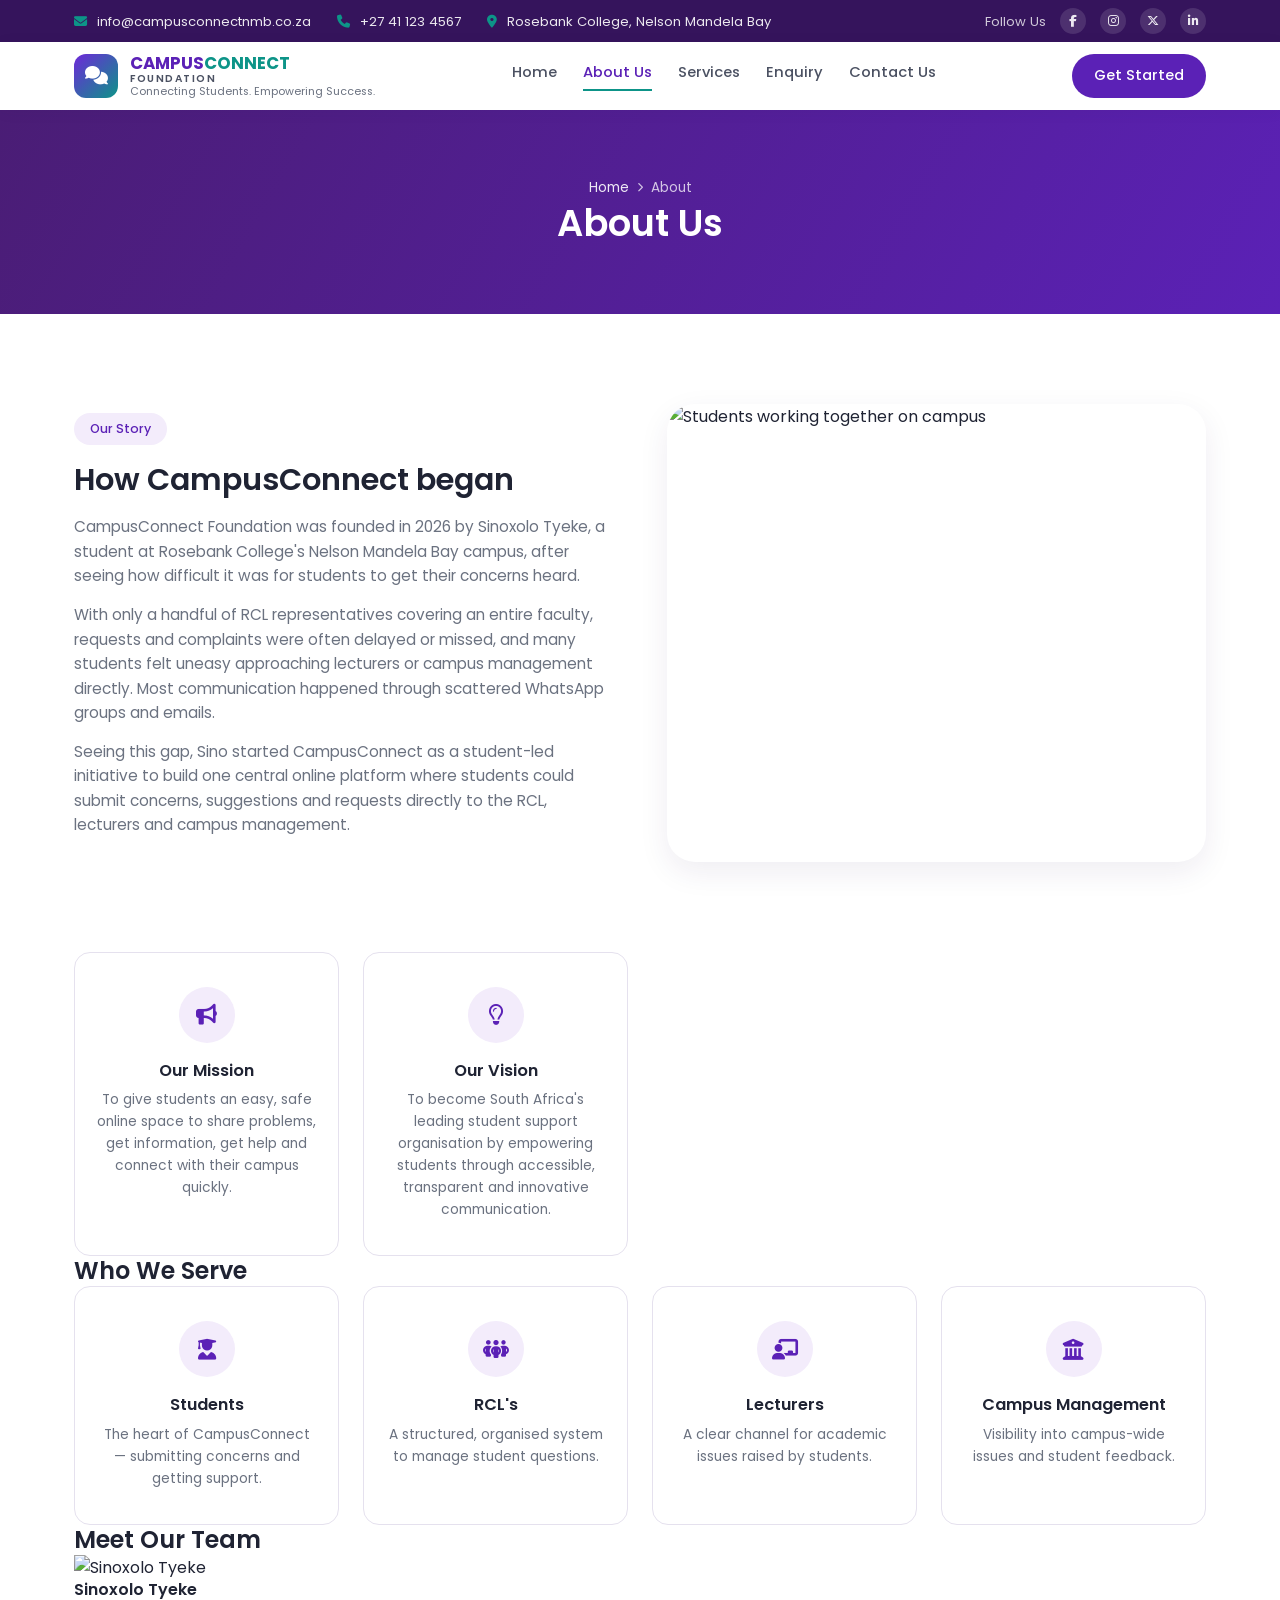
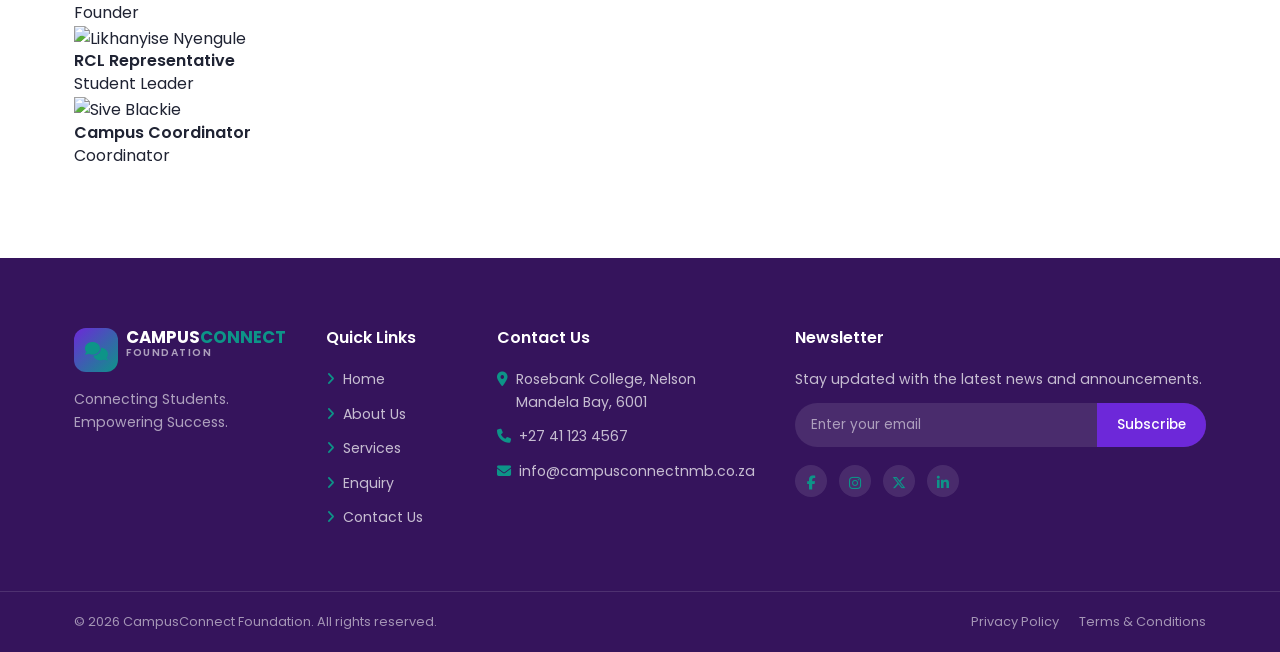
==== commit 9857b737: "fixed the CSS as there was a mix up with the about us page" ====
--- a/css/style.css
+++ b/css/style.css
@@ -1,346 +1,1259 @@
-<!DOCTYPE html>
-<html lang="en">
-
-<head>
-
-    <meta charset="UTF-8">
-
-    <meta name="viewport" content="width=device-width, initial-scale=1.0">
-
-    <title>About Us | CampusConnect Foundation</title>
-
-    <link href="https://fonts.googleapis.com/css2?family=Poppins:wght@300;400;500;600;700;800&display=swap" rel="stylesheet">
-
-    <link rel="stylesheet" href="https://cdnjs.cloudflare.com/ajax/libs/font-awesome/6.6.0/css/all.min.css">
-
-    <link rel="stylesheet" href="../css/style.css">
-
-</head>
-
-<body>
-
-<!--================ TOP BAR ================-->
-
-<section class="top-bar">
-
-    <div class="container">
-
-        <div class="top-left">
-
-            <span><i class="fa-solid fa-envelope"></i> info@campusconnectnmb.co.za</span>
-
-            <span><i class="fa-solid fa-phone"></i> +27 41 123 4567</span>
-
-            <span><i class="fa-solid fa-location-dot"></i> Rosebank College, Nelson Mandela Bay</span>
-
-        </div>
-
-        <div class="top-right">
-
-            <span>Follow Us</span>
-
-            <a href="https://www.facebook.com/" target="_blank" rel="noopener noreferrer" aria-label="Facebook"><i class="fab fa-facebook-f"></i></a>
-
-            <a href="https://www.instagram.com/" target="_blank" rel="noopener noreferrer" aria-label="Instagram"><i class="fab fa-instagram"></i></a>
-
-            <a href="https://twitter.com/" target="_blank" rel="noopener noreferrer" aria-label="X (Twitter)"><i class="fab fa-x-twitter"></i></a>
-
-            <a href="https://www.linkedin.com/company/campusconnect-foundation/" target="_blank" rel="noopener noreferrer" aria-label="LinkedIn"><i class="fab fa-linkedin-in"></i></a>
-
-        </div>
-
-    </div>
-</section>
-
-<!--================ HEADER ================-->
-
-<header>
-
-    <div class="container">
-
-        <a href="../index.html" class="logo">
-
-            <span class="logo-icon"><i class="fa-solid fa-comments"></i></span>
-
-            <span class="logo-text">
-                <span class="logo-name">CAMPUS<span>CONNECT</span></span>
-                <span class="logo-sub">FOUNDATION</span>
-                <span class="logo-tagline">Connecting Students. Empowering Success.</span>
-            </span>
-
-        </a>
-
-        <button class="menu-toggle" id="menuToggle" aria-label="Toggle navigation" aria-expanded="false">
-            <i class="fa-solid fa-bars"></i>
-        </button>
-
-        <nav id="siteNav">
-
-            <a href="../index.html">Home</a>
-
-            <a href="./about.html" class="active">About Us</a>
-
-            <a href="./services.html">Services</a>
-
-            <a href="./enquiry.html">Enquiry</a>
-
-            <a href="./contact.html">Contact Us</a>
-
-        </nav>
-
-        <a href="./enquiry.html" class="nav-btn">
-
-            Get Started
-
-        </a>
-
-    </div>
-
-</header>
-
-<!--================ PAGE HERO ================-->
-
-<section class="page-hero">
-
-    <div class="container">
-
-        <div class="breadcrumb">
-            <a href="../index.html">Home</a> <i class="fa-solid fa-chevron-right" style="font-size:0.6rem;"></i> <span>About</span>
-        </div>
-
-        <h1>About Us</h1>
-
-    </div>
-
-</section>
-
-<!--================ OUR STORY ================-->
-
-<section class="story-section">
-
-    <div class="container">
-
-        <div class="story-text">
-
-            <span class="eyebrow">Our Story</span>
-
-            <h2>How CampusConnect began</h2>
-
-            <p>
-                CampusConnect Foundation was founded in 2026 by Sinoxolo
-                Tyeke, a student at Rosebank College's Nelson Mandela Bay
-                campus, after seeing how difficult it was for students to
-                get their concerns heard.
-            </p>
-
-            <p>
-                With only a handful of RCL representatives covering an
-                entire faculty, requests and complaints were often delayed
-                or missed, and many students felt uneasy approaching
-                lecturers or campus management directly. Most communication
-                happened through scattered WhatsApp groups and emails.
-            </p>
-
-            <p>
-                Seeing this gap, Sino started CampusConnect as a student-led
-                initiative to build one central online platform where
-                students could submit concerns, suggestions and requests
-                directly to the RCL, lecturers and campus management.
-            </p>
-
-        </div>
-
-        <div class="story-image">
-            <img src="https://images.unsplash.com/photo-1522202176988-66273c2fd55f?auto=format&fit=crop&w=800&q=80" alt="Students working together on campus">
-        </div>
-
-    </div>
-
-</section>
-
-<!--================ MISSION / VISION ================-->
-
-<section class="values-section" style="padding-top: 0;">
-
-    <div class="container">
-
-        <div class="values-grid two-col">
-
-            <div class="value-card">
-                <div class="value-icon"><i class="fa-solid fa-bullhorn"></i></div>
-                <h3>Our Mission</h3>
-                <p>To give students an easy, safe online space to share problems, get information, get help and connect with their campus quickly.</p>
-            </div>
-
-            <div class="value-card">
-                <div class="value-icon"><i class="fa-regular fa-lightbulb"></i></div>
-                <h3>Our Vision</h3>
-                <p>To become South Africa's leading student support organisation by empowering students through accessible, transparent and innovative communication.</p>
-            </div>
-
-        </div>
-
-        <!--================ WHO WE SERVE ================-->
-
-        <h2 class="team-heading">Who We Serve</h2>
-
-        <div class="values-grid">
-
-            <div class="value-card">
-                <div class="value-icon"><i class="fa-solid fa-user-graduate"></i></div>
-                <h3>Students</h3>
-                <p>The heart of CampusConnect — submitting concerns and getting support.</p>
-            </div>
-
-            <div class="value-card">
-                <div class="value-icon"><i class="fa-solid fa-people-group"></i></div>
-                <h3>RCL's</h3>
-                <p>A structured, organised system to manage student questions.</p>
-            </div>
-
-            <div class="value-card">
-                <div class="value-icon"><i class="fa-solid fa-chalkboard-user"></i></div>
-                <h3>Lecturers</h3>
-                <p>A clear channel for academic issues raised by students.</p>
-            </div>
-
-            <div class="value-card">
-                <div class="value-icon"><i class="fa-solid fa-building-columns"></i></div>
-                <h3>Campus Management</h3>
-                <p>Visibility into campus-wide issues and student feedback.</p>
-            </div>
-
-        </div>
-
-        <!--================ MEET OUR TEAM ================-->
-
-        <h2 class="team-heading">Meet Our Team</h2>
-
-        <div class="team-grid">
-
-            <div class="team-card">
-                <!-- <div class="team-avatar"><i class="fa-solid fa-user"></i></div> -->
-                <img src ="#" alt="Sinoxolo Tyeke">
-                
-                <h4>Sinoxolo Tyeke</h4>
-                <span>Founder</span>
-            </div>
-
-            <div class="team-card">
-                <!-- <div class="team-avatar"><i class="fa-solid fa-user"></i></div> -->
-                 <img src="#" alt="Likhanyise Nyengule">
-                <h4>RCL Representative</h4>
-                <span>Student Leader</span>
-            </div>
-
-            <div class="team-card">
-                <!--<div class="team-avatar"><i class="fa-solid fa-user"></i></div>-->
-                <img src="#" alt="Sive Blackie">
-                <h4>Campus Coordinator</h4>
-                <span>Coordinator</span>
-            </div>
-
-        </div>
-
-    </div>
-
-</section>
-
-<!--================ FOOTER ================-->
-
-<footer>
-
-    <div class="container footer-grid">
-
-        <div class="footer-col footer-brand">
-
-            <a href="../index.html" class="logo">
-                <span class="logo-icon"><i class="fa-solid fa-comments"></i></span>
-                <span class="logo-text">
-                    <span class="logo-name">CAMPUS<span>CONNECT</span></span>
-                    <span class="logo-sub">FOUNDATION</span>
-                </span>
-            </a>
-
-            <p>Connecting Students.<br>Empowering Success.</p>
-
-        </div>
-
-        <div class="footer-col">
-
-            <h4>Quick Links</h4>
-
-            <a href="../index.html"><i class="fa-solid fa-angle-right"></i> Home</a>
-            <a href="./about.html"><i class="fa-solid fa-angle-right"></i> About Us</a>
-            <a href="./services.html"><i class="fa-solid fa-angle-right"></i> Services</a>
-            <a href="./enquiry.html"><i class="fa-solid fa-angle-right"></i> Enquiry</a>
-            <a href="./contact.html"><i class="fa-solid fa-angle-right"></i> Contact Us</a>
-
-        </div>
-
-        <div class="footer-col">
-
-            <h4>Contact Us</h4>
-
-            <p><i class="fa-solid fa-location-dot"></i> Rosebank College, Nelson Mandela Bay, 6001</p>
-            <p><i class="fa-solid fa-phone"></i> +27 41 123 4567</p>
-            <p><i class="fa-solid fa-envelope"></i> info@campusconnectnmb.co.za</p>
-
-        </div>
-
-        <div class="footer-col footer-newsletter">
-
-            <h4>Newsletter</h4>
-
-            <p>Stay updated with the latest news and announcements.</p>
-
-            <form class="newsletter-form" onsubmit="return false;">
-                <input type="email" placeholder="Enter your email" aria-label="Email address" required>
-                <button type="submit">Subscribe</button>
-            </form>
-
-            <div class="footer-social">
-                <a href="#" aria-label="Facebook"><i class="fab fa-facebook-f"></i></a>
-                <a href="#" aria-label="Instagram"><i class="fab fa-instagram"></i></a>
-                <a href="#" aria-label="X (Twitter)"><i class="fab fa-x-twitter"></i></a>
-                <a href="#" aria-label="LinkedIn"><i class="fab fa-linkedin-in"></i></a>
-            </div>
-
-        </div>
-
-    </div>
-
-    <div class="footer-bottom">
-
-        <div class="container">
-
-            <span>&copy; 2026 CampusConnect Foundation. All rights reserved.</span>
-
-            <span class="footer-legal">
-                <a href="./privacy.html">Privacy Policy</a>
-                <a href="./terms.html">Terms &amp; Conditions</a>
-            </span>
-
-        </div>
-
-    </div>
-
-</footer>
-
-<script>
-
-    const menuToggle = document.getElementById('menuToggle');
-    const siteNav = document.getElementById('siteNav');
-
-    menuToggle.addEventListener('click', () => {
-        const isOpen = siteNav.classList.toggle('open');
-        menuToggle.setAttribute('aria-expanded', isOpen);
-        menuToggle.innerHTML = isOpen
-            ? '<i class="fa-solid fa-xmark"></i>'
-            : '<i class="fa-solid fa-bars"></i>';
-    });
-
-</script>
-
-</body>
-</html>+/* =========================================================
+   CampusConnect Foundation — style.css
+   ========================================================= */
+
+:root {
+
+    --purple-900: #35145C;
+    --purple-800: #4A1D75;
+    --purple-700: #5B21B6;
+    --purple-600: #6D28D9;
+    --purple-50:  #F3ECFB;
+
+    --teal-700: #0F766E;
+    --teal-600: #0D9488;
+    --teal-50:  #E6F7F5;
+
+    --amber-600: #D97706;
+    --amber-500: #F59E0B;
+    --amber-50:  #FEF6E7;
+
+    --green-600: #16A34A;
+    --green-50:  #E9F9EF;
+
+    --pink-600: #DB2777;
+    --pink-50:  #FDECF3;
+
+    --blue-600: #2563EB;
+    --blue-50:  #EAF1FE;
+
+    --ink:      #1F2333;
+    --gray-700: #4B5162;
+    --gray-500: #6B7280;
+    --gray-200: #E5E1EE;
+    --bg-hero:  #F8F6FC;
+    --white:    #FFFFFF;
+
+    --radius-sm: 10px;
+    --radius-md: 16px;
+    --radius-lg: 28px;
+    --shadow-card: 0 10px 30px rgba(53, 20, 92, 0.08);
+    --shadow-soft: 0 6px 18px rgba(53, 20, 92, 0.12);
+    --container: 1180px;
+}
+
+* { margin: 0; padding: 0; box-sizing: border-box; }
+
+html { scroll-behavior: smooth; }
+
+body {
+    font-family: 'Poppins', sans-serif;
+    color: var(--ink);
+    line-height: 1.6;
+    background: var(--white);
+    overflow-x: hidden;
+}
+
+img { max-width: 100%; display: block; }
+
+a { text-decoration: none; color: inherit; }
+
+ul { list-style: none; }
+
+.container {
+    max-width: var(--container);
+    margin: 0 auto;
+    padding: 0 24px;
+}
+
+h1, h2, h3, h4 { font-weight: 600; line-height: 1.25; }
+
+:focus-visible {
+    outline: 2px solid var(--teal-600);
+    outline-offset: 3px;
+}
+
+@media (prefers-reduced-motion: reduce) {
+    * { animation: none !important; transition: none !important; }
+}
+
+/* =========================================================
+   TOP BAR
+   ========================================================= */
+
+.top-bar {
+    background: var(--purple-900);
+    color: rgba(255, 255, 255, 0.9);
+    font-size: 0.82rem;
+}
+
+.top-bar .container {
+    display: flex;
+    align-items: center;
+    justify-content: space-between;
+    padding-top: 8px;
+    padding-bottom: 8px;
+    flex-wrap: wrap;
+    gap: 6px;
+}
+
+.top-left span {
+    margin-right: 22px;
+    white-space: nowrap;
+}
+
+.top-left i { color: var(--teal-600); margin-right: 6px; }
+
+.top-right { display: flex; align-items: center; gap: 14px; }
+
+.top-right span { opacity: 0.85; }
+
+.top-right a {
+    width: 26px;
+    height: 26px;
+    display: inline-flex;
+    align-items: center;
+    justify-content: center;
+    background: rgba(255, 255, 255, 0.12);
+    border-radius: 50%;
+    transition: background 0.2s ease;
+    font-size: 0.75rem;
+}
+
+.top-right a:hover { background: var(--teal-600); }
+
+/* =========================================================
+   HEADER
+   ========================================================= */
+
+header {
+    background: var(--white);
+    position: sticky;
+    top: 0;
+    z-index: 50;
+    box-shadow: 0 2px 14px rgba(53, 20, 92, 0.06);
+}
+
+header .container {
+    display: flex;
+    align-items: center;
+    justify-content: space-between;
+    padding-top: 12px;
+    padding-bottom: 12px;
+    gap: 20px;
+}
+
+.logo {
+    display: flex;
+    align-items: center;
+    gap: 12px;
+    flex-shrink: 0;
+}
+
+.logo-icon {
+    width: 44px;
+    height: 44px;
+    border-radius: 12px;
+    background: linear-gradient(135deg, var(--purple-600), var(--teal-600));
+    color: var(--white);
+    display: flex;
+    align-items: center;
+    justify-content: center;
+    font-size: 1.15rem;
+}
+
+.logo-text { display: flex; flex-direction: column; line-height: 1.1; }
+
+.logo-name {
+    font-weight: 700;
+    font-size: 1.05rem;
+    color: var(--purple-700);
+}
+
+.logo-name span { color: var(--teal-600); }
+
+.logo-sub {
+    font-weight: 600;
+    font-size: 0.65rem;
+    letter-spacing: 1.5px;
+    color: var(--gray-700);
+}
+
+.logo-tagline {
+    font-size: 0.68rem;
+    color: var(--gray-500);
+    margin-top: 2px;
+}
+
+nav {
+    display: flex;
+    align-items: center;
+    gap: 26px;
+    flex-wrap: wrap;
+}
+
+nav a {
+    font-size: 0.92rem;
+    font-weight: 500;
+    color: var(--gray-700);
+    padding-bottom: 4px;
+    border-bottom: 2px solid transparent;
+    transition: color 0.2s ease, border-color 0.2s ease;
+    white-space: nowrap;
+}
+
+nav a:hover,
+nav a.active {
+    color: var(--purple-700);
+    border-bottom-color: var(--teal-600);
+}
+
+.nav-btn {
+    background: var(--purple-700);
+    color: var(--white);
+    padding: 10px 22px;
+    border-radius: 999px;
+    font-weight: 500;
+    font-size: 0.9rem;
+    display: inline-flex;
+    align-items: center;
+    gap: 8px;
+    white-space: nowrap;
+    transition: background 0.2s ease, transform 0.2s ease;
+}
+
+.nav-btn:hover { background: var(--purple-800); transform: translateY(-1px); }
+
+.menu-toggle {
+    display: none;
+    background: none;
+    border: none;
+    font-size: 1.4rem;
+    color: var(--purple-700);
+    cursor: pointer;
+}
+
+/* =========================================================
+   HERO
+   ========================================================= */
+
+.hero {
+    background: var(--bg-hero);
+    padding: 70px 0 90px;
+    position: relative;
+    overflow: hidden;
+}
+
+.hero .container {
+    display: grid;
+    grid-template-columns: 1fr 1fr;
+    align-items: center;
+    gap: 50px;
+}
+
+.welcome {
+    display: inline-block;
+    background: var(--purple-50);
+    color: var(--purple-700);
+    font-size: 0.8rem;
+    font-weight: 500;
+    padding: 7px 16px;
+    border-radius: 999px;
+    margin-bottom: 20px;
+}
+
+.hero-text h1 {
+    font-size: 2.9rem;
+    color: var(--ink);
+    margin-bottom: 20px;
+}
+
+.hero-text h1 .teal { color: var(--teal-600); }
+.hero-text h1 .purple { color: var(--purple-700); }
+
+.hero-text p {
+    color: var(--gray-500);
+    max-width: 46ch;
+    margin-bottom: 30px;
+    font-size: 1rem;
+}
+
+.hero-buttons {
+    display: flex;
+    gap: 16px;
+    flex-wrap: wrap;
+    margin-bottom: 34px;
+}
+
+.primary-btn,
+.secondary-btn {
+    display: inline-flex;
+    align-items: center;
+    gap: 10px;
+    padding: 13px 26px;
+    border-radius: 999px;
+    font-weight: 500;
+    font-size: 0.95rem;
+    transition: transform 0.2s ease, box-shadow 0.2s ease, background 0.2s ease;
+}
+
+.primary-btn {
+    background: var(--purple-700);
+    color: var(--white);
+    box-shadow: var(--shadow-soft);
+}
+
+.primary-btn:hover { background: var(--purple-800); transform: translateY(-2px); }
+
+.secondary-btn {
+    background: var(--white);
+    color: var(--teal-700);
+    border: 1.5px solid var(--teal-600);
+}
+
+.secondary-btn:hover { background: var(--teal-50); transform: translateY(-2px); }
+
+.hero-social-proof {
+    display: flex;
+    align-items: center;
+    gap: 16px;
+}
+
+.avatar-group { display: flex; }
+
+.avatar {
+    width: 38px;
+    height: 38px;
+    border-radius: 50%;
+    border: 2.5px solid var(--white);
+    margin-left: -12px;
+    background: linear-gradient(135deg, hsl(calc(210 + var(--i) * 40), 70%, 60%), hsl(calc(260 + var(--i) * 40), 70%, 55%));
+}
+
+.avatar:first-child { margin-left: 0; }
+
+.hero-social-proof p {
+    font-size: 0.85rem;
+    color: var(--gray-500);
+    margin: 0;
+}
+
+.hero-social-proof strong { color: var(--ink); }
+
+.hero-image {
+    position: relative;
+    display: flex;
+    justify-content: center;
+}
+
+.hero-image-frame {
+    width: 100%;
+    aspect-ratio: 4 / 3.1;
+    border-radius: var(--radius-lg);
+    overflow: hidden;
+    box-shadow: var(--shadow-card);
+    position: relative;
+    z-index: 1;
+}
+
+.hero-image-frame img {
+    width: 100%;
+    height: 100%;
+    object-fit: cover;
+}
+
+.hero-blob {
+    position: absolute;
+    bottom: -40px;
+    right: -40px;
+    width: 220px;
+    height: 220px;
+    background: var(--teal-600);
+    border-radius: 50%;
+    opacity: 0.18;
+    z-index: 0;
+}
+
+.phone-mockup {
+    position: absolute;
+    right: -6%;
+    bottom: -12%;
+    width: 200px;
+    background: var(--ink);
+    border-radius: 26px;
+    padding: 10px 8px;
+    box-shadow: 0 20px 45px rgba(31, 35, 51, 0.35);
+    z-index: 2;
+}
+
+.phone-notch {
+    width: 60px;
+    height: 6px;
+    background: rgba(255, 255, 255, 0.25);
+    border-radius: 999px;
+    margin: 0 auto 8px;
+}
+
+.phone-screen {
+    background: var(--white);
+    border-radius: 18px;
+    padding: 14px 10px;
+}
+
+.phone-greeting {
+    background: linear-gradient(135deg, var(--purple-700), var(--purple-600));
+    color: var(--white);
+    border-radius: 12px;
+    padding: 12px;
+    margin-bottom: 10px;
+}
+
+.phone-greeting span { display: block; font-weight: 600; font-size: 0.82rem; }
+.phone-greeting small { font-size: 0.65rem; opacity: 0.85; }
+
+.phone-grid {
+    display: grid;
+    grid-template-columns: 1fr 1fr;
+    gap: 6px;
+    margin-bottom: 10px;
+}
+
+.phone-tile {
+    border-radius: 10px;
+    padding: 8px 6px;
+    text-align: center;
+    font-size: 0.55rem;
+    font-weight: 500;
+    color: var(--ink);
+}
+
+.phone-tile i { display: block; font-size: 0.95rem; margin-bottom: 4px; }
+
+.phone-tile.teal   { background: var(--teal-50);   color: var(--teal-700); }
+.phone-tile.purple { background: var(--purple-50); color: var(--purple-700); }
+.phone-tile.amber  { background: var(--amber-50);  color: var(--amber-600); }
+.phone-tile.green  { background: var(--green-50);  color: var(--green-600); }
+.phone-tile.pink   { background: var(--pink-50);   color: var(--pink-600); }
+.phone-tile.blue   { background: var(--blue-50);   color: var(--blue-600); }
+
+.phone-announcement {
+    display: flex;
+    align-items: center;
+    gap: 8px;
+    background: var(--bg-hero);
+    border-radius: 10px;
+    padding: 8px;
+}
+
+.phone-announcement-icon {
+    width: 26px;
+    height: 26px;
+    border-radius: 50%;
+    background: var(--pink-50);
+    color: var(--pink-600);
+    display: flex;
+    align-items: center;
+    justify-content: center;
+    font-size: 0.65rem;
+    flex-shrink: 0;
+}
+
+.phone-announcement p { font-size: 0.6rem; font-weight: 600; margin: 0; }
+.phone-announcement small { font-size: 0.52rem; color: var(--gray-500); display: block; }
+.phone-announcement em { font-size: 0.48rem; color: var(--gray-500); font-style: normal; }
+.phone-announcement > i { font-size: 0.6rem; color: var(--gray-500); margin-left: auto; }
+
+/* =========================================================
+   HOW WE HELP
+   ========================================================= */
+
+.how-we-help { padding: 90px 0; }
+
+.how-we-help h2 {
+    text-align: center;
+    font-size: 2.1rem;
+    position: relative;
+    margin-bottom: 56px;
+}
+
+.how-we-help h2::after {
+    content: "";
+    display: block;
+    width: 64px;
+    height: 4px;
+    background: var(--teal-600);
+    border-radius: 999px;
+    margin: 14px auto 0;
+}
+
+.help-grid {
+    display: grid;
+    grid-template-columns: repeat(3, 1fr);
+    gap: 26px;
+}
+
+.help-card {
+    background: var(--white);
+    border: 1px solid var(--gray-200);
+    border-radius: var(--radius-md);
+    padding: 30px 26px;
+    transition: transform 0.25s ease, box-shadow 0.25s ease, border-color 0.25s ease;
+}
+
+.help-card:hover {
+    transform: translateY(-6px);
+    box-shadow: var(--shadow-card);
+    border-color: transparent;
+}
+
+.help-icon {
+    width: 52px;
+    height: 52px;
+    border-radius: 14px;
+    display: flex;
+    align-items: center;
+    justify-content: center;
+    font-size: 1.25rem;
+    margin-bottom: 18px;
+}
+
+.help-card h3 { font-size: 1.08rem; margin-bottom: 8px; }
+
+.help-card p {
+    color: var(--gray-500);
+    font-size: 0.9rem;
+    margin-bottom: 18px;
+}
+
+.learn-more {
+    font-size: 0.88rem;
+    font-weight: 500;
+    display: inline-flex;
+    align-items: center;
+    gap: 6px;
+}
+
+.learn-more i { font-size: 0.72rem; transition: transform 0.2s ease; }
+.help-card:hover .learn-more i { transform: translateX(4px); }
+
+.help-card.teal   .help-icon { background: var(--teal-50);   color: var(--teal-700); }
+.help-card.teal   .learn-more { color: var(--teal-700); }
+
+.help-card.purple .help-icon { background: var(--purple-50); color: var(--purple-700); }
+.help-card.purple .learn-more { color: var(--purple-700); }
+
+.help-card.amber  .help-icon { background: var(--amber-50);  color: var(--amber-600); }
+.help-card.amber  .learn-more { color: var(--amber-600); }
+
+.help-card.green  .help-icon { background: var(--green-50);  color: var(--green-600); }
+.help-card.green  .learn-more { color: var(--green-600); }
+
+.help-card.pink   .help-icon { background: var(--pink-50);   color: var(--pink-600); }
+.help-card.pink   .learn-more { color: var(--pink-600); }
+
+.help-card.blue   .help-icon { background: var(--blue-50);   color: var(--blue-600); }
+.help-card.blue   .learn-more { color: var(--blue-600); }
+
+/* =========================================================
+   SPLIT SECTION — ABOUT / NEED HELP NOW
+   ========================================================= */
+
+.split-section {
+    display: grid;
+    grid-template-columns: 1.15fr 1fr;
+}
+
+.split-panel {
+    padding: 60px 60px;
+    display: flex;
+    align-items: center;
+}
+
+.split-content { max-width: 480px; }
+
+.split-icon {
+    width: 54px;
+    height: 54px;
+    border-radius: 14px;
+    background: rgba(255, 255, 255, 0.14);
+    display: flex;
+    align-items: center;
+    justify-content: center;
+    font-size: 1.3rem;
+    margin-bottom: 18px;
+}
+
+.split-panel h3 { font-size: 1.5rem; margin-bottom: 14px; }
+
+.split-panel p { font-size: 0.95rem; margin-bottom: 24px; }
+
+.about-panel {
+    background: linear-gradient(120deg, var(--purple-800), var(--purple-700));
+    color: var(--white);
+}
+
+.about-panel p { color: rgba(255, 255, 255, 0.85); }
+
+.help-panel {
+    background: var(--teal-50);
+    color: var(--ink);
+}
+
+.help-panel .split-icon { background: rgba(13, 148, 136, 0.14); color: var(--teal-700); }
+
+.help-panel p { color: var(--gray-700); }
+
+.ghost-btn,
+.dark-btn {
+    display: inline-flex;
+    align-items: center;
+    gap: 10px;
+    padding: 12px 24px;
+    border-radius: 999px;
+    font-weight: 500;
+    font-size: 0.9rem;
+    transition: transform 0.2s ease, background 0.2s ease;
+}
+
+.ghost-btn {
+    background: rgba(255, 255, 255, 0.14);
+    color: var(--white);
+    border: 1.5px solid rgba(255, 255, 255, 0.5);
+}
+
+.ghost-btn:hover { background: rgba(255, 255, 255, 0.24); transform: translateY(-2px); }
+
+.dark-btn {
+    background: var(--purple-700);
+    color: var(--white);
+}
+
+.dark-btn:hover { background: var(--purple-800); transform: translateY(-2px); }
+
+/* =========================================================
+   FOOTER
+   ========================================================= */
+
+footer { background: var(--purple-900); color: rgba(255, 255, 255, 0.78); }
+
+.footer-grid {
+    display: grid;
+    grid-template-columns: 1.3fr 1fr 1fr 1.3fr;
+    gap: 40px;
+    padding: 70px 24px 50px;
+}
+
+.footer-col h4 {
+    color: var(--white);
+    font-size: 1rem;
+    margin-bottom: 20px;
+}
+
+.footer-col a,
+.footer-col p {
+    display: flex;
+    align-items: flex-start;
+    gap: 8px;
+    font-size: 0.88rem;
+    margin-bottom: 12px;
+    color: rgba(255, 255, 255, 0.72);
+    transition: color 0.2s ease;
+}
+
+.footer-col a:hover { color: var(--teal-600); }
+
+.footer-col i { margin-top: 4px; color: var(--teal-600); flex-shrink: 0; }
+
+.footer-brand .logo-name { color: var(--white); }
+.footer-brand .logo-name span { color: var(--teal-600); }
+.footer-brand .logo-sub { color: rgba(255, 255, 255, 0.6); }
+.footer-brand p { color: rgba(255, 255, 255, 0.6); margin-top: 16px; }
+
+.newsletter-form {
+    display: flex;
+    margin-bottom: 18px;
+    border-radius: 999px;
+    overflow: hidden;
+    background: rgba(255, 255, 255, 0.1);
+}
+
+.newsletter-form input {
+    flex: 1;
+    border: none;
+    background: transparent;
+    padding: 12px 16px;
+    color: var(--white);
+    font-family: inherit;
+    font-size: 0.85rem;
+}
+
+.newsletter-form input::placeholder { color: rgba(255, 255, 255, 0.55); }
+
+.newsletter-form button {
+    border: none;
+    background: var(--purple-600);
+    color: var(--white);
+    padding: 0 20px;
+    font-family: inherit;
+    font-weight: 500;
+    font-size: 0.85rem;
+    cursor: pointer;
+    transition: background 0.2s ease;
+}
+
+.newsletter-form button:hover { background: var(--purple-700); }
+
+.footer-social { display: flex; gap: 12px; }
+
+.footer-social a {
+    width: 32px;
+    height: 32px;
+    border-radius: 50%;
+    background: rgba(255, 255, 255, 0.1);
+    display: flex;
+    align-items: center;
+    justify-content: center;
+    margin: 0;
+}
+
+.footer-bottom {
+    border-top: 1px solid rgba(255, 255, 255, 0.12);
+    padding: 20px 0;
+}
+
+.footer-bottom .container {
+    display: flex;
+    align-items: center;
+    justify-content: space-between;
+    flex-wrap: wrap;
+    gap: 10px;
+    font-size: 0.8rem;
+    color: rgba(255, 255, 255, 0.55);
+}
+
+.footer-legal { display: flex; gap: 20px; }
+
+.footer-legal a:hover { color: var(--teal-600); }
+
+/* =========================================================
+   INNER PAGE HERO
+   ========================================================= */
+
+.page-hero {
+    background: linear-gradient(120deg, var(--purple-800), var(--purple-700));
+    color: var(--white);
+    padding: 64px 0 56px;
+    text-align: center;
+}
+
+.page-hero h1 { font-size: 2.3rem; margin-bottom: 12px; }
+
+.breadcrumb {
+    display: inline-flex;
+    align-items: center;
+    gap: 8px;
+    font-size: 0.85rem;
+    color: rgba(255, 255, 255, 0.75);
+}
+
+.breadcrumb a { color: rgba(255, 255, 255, 0.9); }
+.breadcrumb a:hover { color: var(--teal-600); }
+
+.page-hero p.lead {
+    max-width: 60ch;
+    margin: 14px auto 0;
+    color: rgba(255, 255, 255, 0.82);
+    font-size: 0.98rem;
+}
+
+/* =========================================================
+   SECTION HEADINGS (shared)
+   ========================================================= */
+
+.section-heading {
+    text-align: center;
+    max-width: 620px;
+    margin: 0 auto 50px;
+}
+
+.section-heading .eyebrow {
+    display: inline-block;
+    background: var(--teal-50);
+    color: var(--teal-700);
+    font-size: 0.78rem;
+    font-weight: 500;
+    padding: 6px 16px;
+    border-radius: 999px;
+    margin-bottom: 14px;
+}
+
+.section-heading h2 { font-size: 2rem; margin-bottom: 12px; }
+.section-heading p { color: var(--gray-500); font-size: 0.96rem; }
+
+/* =========================================================
+   ABOUT PAGE — STORY / VALUES / STATS
+   ========================================================= */
+
+.story-section { padding: 90px 0; }
+
+.story-section .container {
+    display: grid;
+    grid-template-columns: 1fr 1fr;
+    gap: 54px;
+    align-items: center;
+}
+
+.story-image {
+    border-radius: var(--radius-lg);
+    overflow: hidden;
+    box-shadow: var(--shadow-card);
+    aspect-ratio: 4 / 3.4;
+}
+
+.story-image img { width: 100%; height: 100%; object-fit: cover; }
+
+.story-text .eyebrow {
+    display: inline-block;
+    background: var(--purple-50);
+    color: var(--purple-700);
+    font-size: 0.78rem;
+    font-weight: 500;
+    padding: 6px 16px;
+    border-radius: 999px;
+    margin-bottom: 16px;
+}
+
+.story-text h2 { font-size: 1.9rem; margin-bottom: 16px; }
+.story-text p { color: var(--gray-500); margin-bottom: 14px; font-size: 0.96rem; }
+
+.stats-bar {
+    background: var(--bg-hero);
+    padding: 50px 0;
+}
+
+.stats-bar .container {
+    display: grid;
+    grid-template-columns: repeat(4, 1fr);
+    gap: 24px;
+    text-align: center;
+}
+
+.stat h3 {
+    font-size: 2.1rem;
+    color: var(--purple-700);
+    margin-bottom: 6px;
+}
+
+.stat p { color: var(--gray-500); font-size: 0.88rem; }
+
+.values-section { padding: 90px 0; }
+
+.values-grid {
+    display: grid;
+    grid-template-columns: repeat(4, 1fr);
+    gap: 24px;
+}
+
+.value-card {
+    text-align: center;
+    padding: 34px 22px;
+    border-radius: var(--radius-md);
+    border: 1px solid var(--gray-200);
+    transition: transform 0.25s ease, box-shadow 0.25s ease;
+}
+
+.value-card:hover { transform: translateY(-6px); box-shadow: var(--shadow-card); }
+
+.value-icon {
+    width: 56px;
+    height: 56px;
+    border-radius: 50%;
+    background: var(--purple-50);
+    color: var(--purple-700);
+    display: flex;
+    align-items: center;
+    justify-content: center;
+    font-size: 1.3rem;
+    margin: 0 auto 18px;
+}
+
+.value-card h3 { font-size: 1.02rem; margin-bottom: 8px; }
+.value-card p { color: var(--gray-500); font-size: 0.86rem; }
+
+/* =========================================================
+   SERVICES PAGE
+   ========================================================= */
+
+.services-section { padding: 90px 0; }
+
+.service-row {
+    display: grid;
+    grid-template-columns: 1fr 1fr;
+    gap: 54px;
+    align-items: center;
+    padding: 50px 0;
+    border-bottom: 1px solid var(--gray-200);
+}
+
+.service-row:last-child { border-bottom: none; }
+
+.service-row:nth-child(even) .service-visual { order: 2; }
+
+.service-visual {
+    border-radius: var(--radius-lg);
+    padding: 44px;
+    display: flex;
+    align-items: center;
+    justify-content: center;
+    aspect-ratio: 4 / 3;
+}
+
+.service-visual i { font-size: 5rem; }
+
+.service-text .step-num {
+    font-size: 0.85rem;
+    font-weight: 600;
+    color: var(--teal-700);
+    margin-bottom: 10px;
+    display: block;
+}
+
+.service-text h3 { font-size: 1.5rem; margin-bottom: 14px; }
+.service-text p { color: var(--gray-500); margin-bottom: 18px; font-size: 0.96rem; }
+
+.service-text ul { margin-bottom: 22px; }
+
+.service-text li {
+    display: flex;
+    align-items: flex-start;
+    gap: 10px;
+    font-size: 0.92rem;
+    color: var(--gray-700);
+    margin-bottom: 10px;
+}
+
+.service-text li i { color: var(--teal-600); margin-top: 4px; }
+
+/* =========================================================
+   FORMS (contact / enquiry)
+   ========================================================= */
+
+.form-section { padding: 90px 0; }
+
+.form-layout {
+    display: grid;
+    grid-template-columns: 1fr 1.3fr;
+    gap: 40px;
+    align-items: flex-start;
+}
+
+.info-card {
+    background: var(--bg-hero);
+    border-radius: var(--radius-md);
+    padding: 34px 28px;
+    margin-bottom: 20px;
+}
+
+.info-card h3 { font-size: 1.1rem; margin-bottom: 18px; }
+
+.info-item {
+    display: flex;
+    align-items: flex-start;
+    gap: 14px;
+    margin-bottom: 18px;
+}
+
+.info-item:last-child { margin-bottom: 0; }
+
+.info-item .icon {
+    width: 40px;
+    height: 40px;
+    border-radius: 10px;
+    background: var(--purple-50);
+    color: var(--purple-700);
+    display: flex;
+    align-items: center;
+    justify-content: center;
+    flex-shrink: 0;
+    font-size: 0.95rem;
+}
+
+.info-item strong { display: block; font-size: 0.9rem; margin-bottom: 2px; }
+.info-item span, .info-item a { color: var(--gray-500); font-size: 0.88rem; }
+
+.hours-list { list-style: none; }
+
+.hours-list li {
+    display: flex;
+    justify-content: space-between;
+    font-size: 0.88rem;
+    color: var(--gray-500);
+    padding: 8px 0;
+    border-bottom: 1px dashed var(--gray-200);
+}
+
+.hours-list li:last-child { border-bottom: none; }
+.hours-list li span:last-child { color: var(--ink); font-weight: 500; }
+
+.form-card {
+    background: var(--white);
+    border: 1px solid var(--gray-200);
+    border-radius: var(--radius-md);
+    padding: 38px;
+    box-shadow: var(--shadow-card);
+}
+
+.form-card h3 { font-size: 1.2rem; margin-bottom: 6px; }
+.form-card > p { color: var(--gray-500); font-size: 0.9rem; margin-bottom: 26px; }
+
+.form-grid {
+    display: grid;
+    grid-template-columns: 1fr 1fr;
+    gap: 20px;
+}
+
+.form-group { display: flex; flex-direction: column; gap: 7px; }
+
+.form-group.full { grid-column: 1 / -1; }
+
+.form-group label {
+    font-size: 0.85rem;
+    font-weight: 500;
+    color: var(--ink);
+}
+
+.form-group label .req { color: var(--pink-600); }
+
+.form-group input,
+.form-group select,
+.form-group textarea {
+    border: 1.5px solid var(--gray-200);
+    border-radius: var(--radius-sm);
+    padding: 12px 14px;
+    font-family: inherit;
+    font-size: 0.9rem;
+    color: var(--ink);
+    background: var(--white);
+    transition: border-color 0.2s ease;
+}
+
+.form-group input:focus,
+.form-group select:focus,
+.form-group textarea:focus {
+    border-color: var(--teal-600);
+    outline: none;
+}
+
+.form-group textarea { resize: vertical; min-height: 130px; }
+
+.file-drop {
+    border: 1.5px dashed var(--gray-200);
+    border-radius: var(--radius-sm);
+    padding: 26px;
+    text-align: center;
+    color: var(--gray-500);
+    font-size: 0.85rem;
+    cursor: pointer;
+    transition: border-color 0.2s ease, background 0.2s ease;
+}
+
+.file-drop:hover { border-color: var(--teal-600); background: var(--teal-50); }
+.file-drop i { font-size: 1.4rem; color: var(--teal-600); display: block; margin-bottom: 8px; }
+
+.form-submit {
+    border: none;
+    background: var(--purple-700);
+    color: var(--white);
+    padding: 14px 30px;
+    border-radius: 999px;
+    font-family: inherit;
+    font-weight: 500;
+    font-size: 0.95rem;
+    cursor: pointer;
+    display: inline-flex;
+    align-items: center;
+    gap: 10px;
+    transition: background 0.2s ease, transform 0.2s ease;
+}
+
+.form-submit:hover { background: var(--purple-800); transform: translateY(-2px); }
+
+.form-note {
+    font-size: 0.78rem;
+    color: var(--gray-500);
+    margin-top: 14px;
+}
+
+.map-frame {
+    border-radius: var(--radius-md);
+    overflow: hidden;
+    border: 1px solid var(--gray-200);
+    height: 320px;
+}
+
+.map-frame iframe { width: 100%; height: 100%; border: none; }
+
+.steps-strip {
+    display: grid;
+    grid-template-columns: repeat(3, 1fr);
+    gap: 24px;
+    margin-top: 20px;
+}
+
+.step-item {
+    text-align: center;
+    padding: 24px 16px;
+    background: var(--bg-hero);
+    border-radius: var(--radius-md);
+}
+
+.step-item .num {
+    width: 34px;
+    height: 34px;
+    border-radius: 50%;
+    background: var(--teal-600);
+    color: var(--white);
+    display: flex;
+    align-items: center;
+    justify-content: center;
+    font-weight: 600;
+    font-size: 0.9rem;
+    margin: 0 auto 12px;
+}
+
+.step-item h4 { font-size: 0.92rem; margin-bottom: 6px; }
+.step-item p { font-size: 0.8rem; color: var(--gray-500); }
+
+/* =========================================================
+   RESPONSIVE
+   ========================================================= */
+
+@media (max-width: 991px) {
+
+    .hero .container { grid-template-columns: 1fr; }
+
+    .hero-image { order: -1; margin-bottom: 10px; }
+
+    .phone-mockup { right: 4%; bottom: -8%; width: 170px; }
+
+    .split-section { grid-template-columns: 1fr; }
+
+    .footer-grid { grid-template-columns: 1fr 1fr; }
+
+    .story-section .container { grid-template-columns: 1fr; }
+
+    .story-image { order: -1; }
+
+    .values-grid { grid-template-columns: 1fr 1fr; }
+
+    .stats-bar .container { grid-template-columns: 1fr 1fr; gap: 30px; }
+
+    .service-row { grid-template-columns: 1fr; }
+
+    .service-row:nth-child(even) .service-visual { order: -1; }
+
+    .form-layout { grid-template-columns: 1fr; }
+
+    .steps-strip { grid-template-columns: 1fr; }
+
+}
+
+@media (max-width: 860px) {
+
+    .menu-toggle { display: block; }
+
+    nav {
+        display: none;
+        position: absolute;
+        top: 100%;
+        left: 0;
+        right: 0;
+        background: var(--white);
+        flex-direction: column;
+        align-items: flex-start;
+        gap: 4px;
+        padding: 16px 24px 22px;
+        box-shadow: 0 12px 20px rgba(53, 20, 92, 0.08);
+    }
+
+    nav.open { display: flex; }
+
+    nav a { width: 100%; padding: 10px 0; border-bottom: 1px solid var(--gray-200); }
+
+    header { position: sticky; }
+
+    header .container { position: relative; flex-wrap: wrap; }
+
+    .top-left span:not(:first-child) { display: none; }
+
+}
+
+@media (max-width: 720px) {
+
+    .help-grid { grid-template-columns: 1fr 1fr; }
+
+    .hero-text h1 { font-size: 2.2rem; }
+
+    .footer-grid { grid-template-columns: 1fr; padding-top: 50px; }
+
+    .page-hero h1 { font-size: 1.8rem; }
+
+    .form-grid { grid-template-columns: 1fr; }
+
+}
+
+@media (max-width: 480px) {
+
+    .help-grid { grid-template-columns: 1fr; }
+
+    .hero-buttons { flex-direction: column; align-items: flex-start; }
+
+    .phone-mockup { display: none; }
+
+    .top-right span { display: none; }
+
+    
+/* Validation errors */
+.form-group .invalid,
+.track-form .invalid {
+    border-color: #DC2626;
+    background-color: #FEF2F2;
+}
+
+.error-msg {
+    display: block;
+    color: #DC2626;
+    font-size: 0.8rem;
+    margin-top: 2px;
+}
+
+/* Form submission status */
+.form-status {
+    grid-column: 1 / -1;
+    padding: 12px 15px;
+    margin-bottom: 15px;
+    border-radius: 8px;
+    font-size: 0.9rem;
+    line-height: 1.5;
+}
+
+.form-status.success {
+    color: #166534;
+    background: #DCFCE7;
+    border: 1px solid #86EFAC;
+}
+
+.form-status.error {
+    color: #991B1B;
+    background: #FEE2E2;
+    border: 1px solid #FCA5A5;
+}
+
+.form-submit:disabled {
+    opacity: 0.65;
+    cursor: not-allowed;
+    transform: none;
+}
+
+
+}
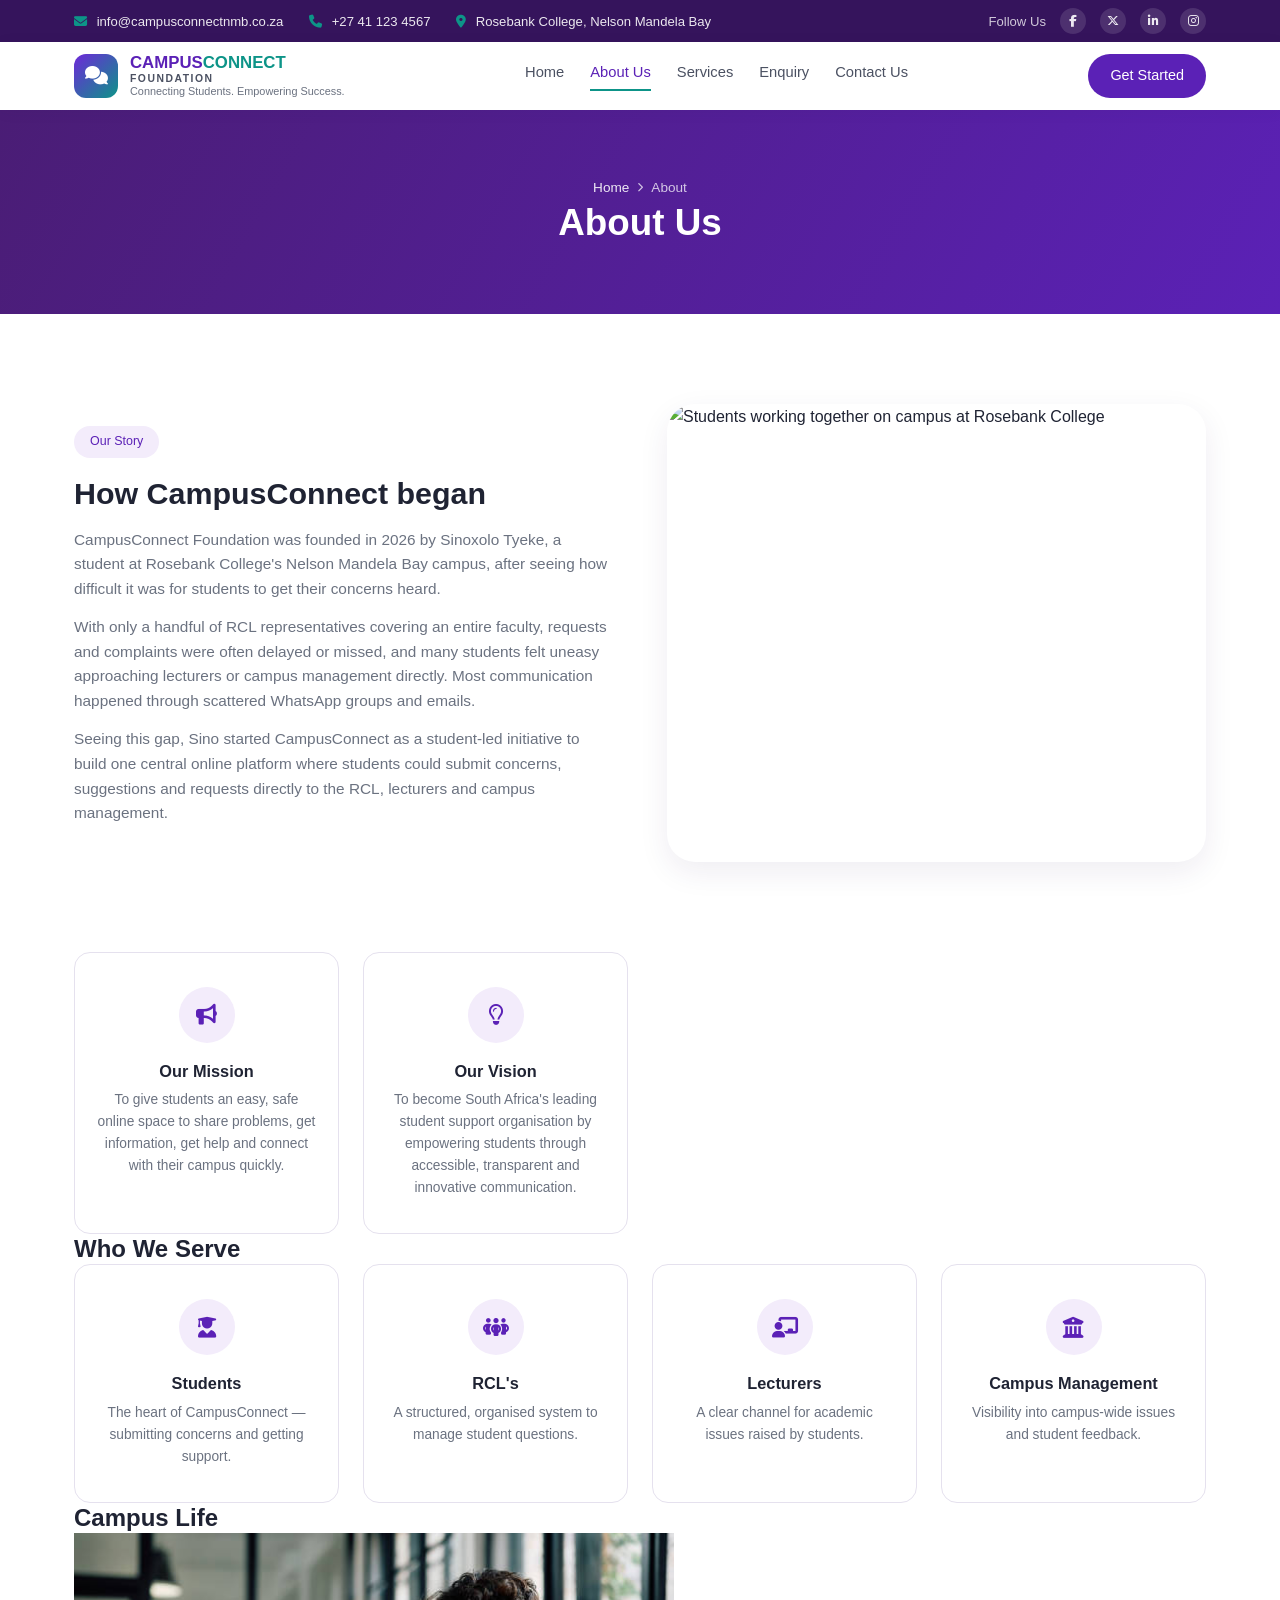
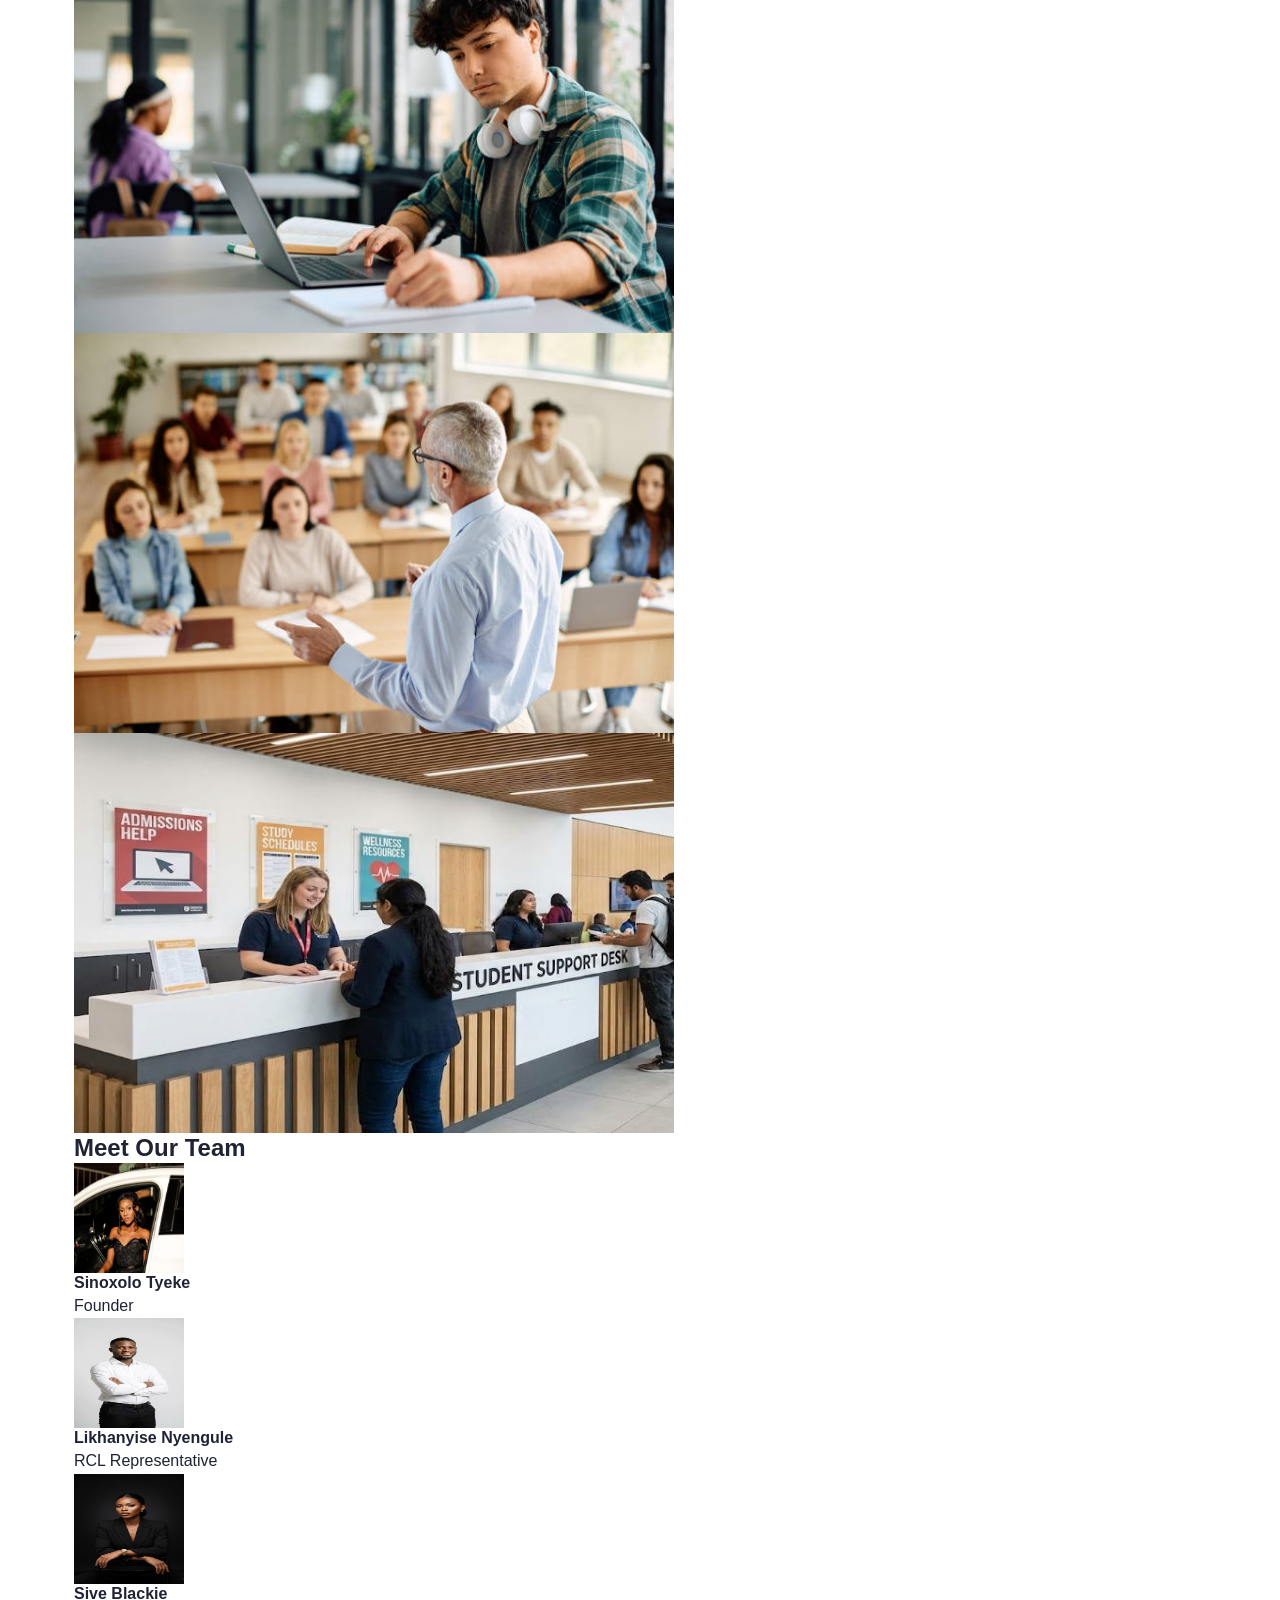
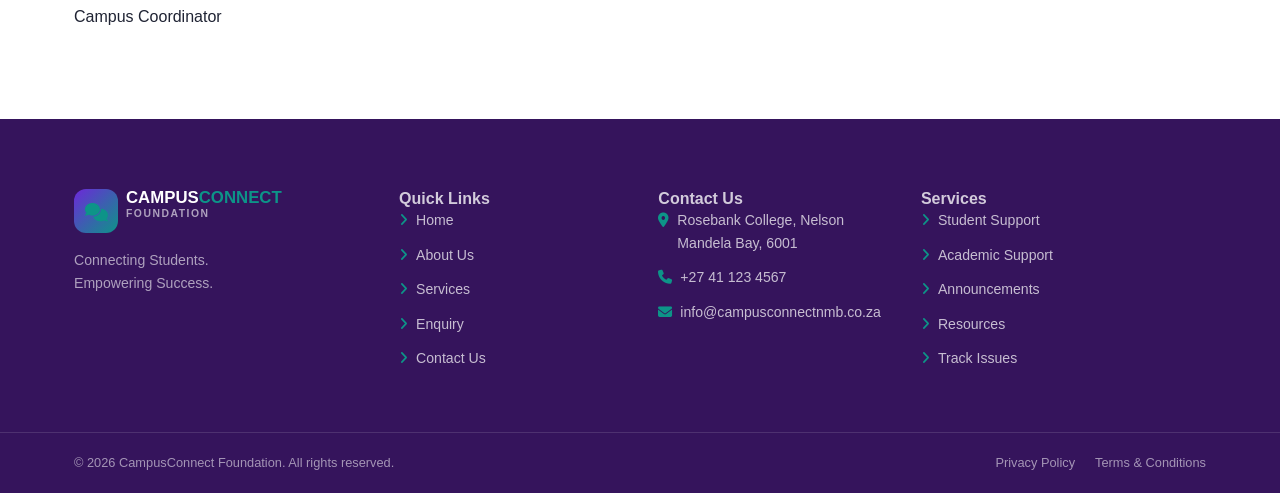
==== commit c79819bc: "Update about page meta tags added and sections editted" ====
--- a/Pages/about.html
+++ b/Pages/about.html
@@ -1,346 +1,107 @@
 <!DOCTYPE html>
 <html lang="en">
+<head>
+<meta charset="UTF-8">
+<meta name="viewport" content="width=device-width, initial-scale=1.0">
+<title>About Us | CampusConnect Foundation Student-Led Support</title>
+<meta name="description" content="Learn how CampusConnect Foundation began at Rosebank College, Nelson Mandela Bay, and how we help students, the RCL, lecturers and campus management communicate.">
+<meta name="keywords" content="about CampusConnect, student-led initiative, Rosebank College, Gqeberha, RCL, campus management, student voice">
+<meta name="author" content="Sinoxolo Tyeke">
+<meta name="robots" content="index, follow">
+<meta http-equiv="Content-Security-Policy" content="default-src 'self'; script-src 'self' https://cdnjs.cloudflare.com; style-src 'self' 'unsafe-inline' https://fonts.googleapis.com https://cdnjs.cloudflare.com; font-src https://fonts.gstatic.com https://cdnjs.cloudflare.com; img-src 'self' data: https://tile.openstreetmap.org https://cdnjs.cloudflare.com; connect-src 'self' https://jsonplaceholder.typicode.com">
+<meta property="og:title" content="About Us | CampusConnect Foundation Student-Led Support">
+<meta property="og:description" content="Learn how CampusConnect Foundation began at Rosebank College, Nelson Mandela Bay, and how we help students, the RCL, lecturers and campus management communicate.">
+<meta property="og:type" content="website">
+<link rel="preconnect" href="https://fonts.googleapis.com">
+<link rel="preconnect" href="https://fonts.gstatic.com" crossorigin>
+<link href="https://fonts.googleapis.com/css2?family=Poppins:wght@300;400;500;600;700;800&display=swap" rel="stylesheet">
+<link rel="stylesheet" href="https://cdnjs.cloudflare.com/ajax/libs/font-awesome/6.6.0/css/all.min.css">
+<link rel="stylesheet" href="../css/style.css">
+</head>
+<body>
+<section class="top-bar"><div class="container">
+  <div class="top-left">
+    <span><i class="fa-solid fa-envelope"></i> info@campusconnectnmb.co.za</span>
+    <span><i class="fa-solid fa-phone"></i> +27 41 123 4567</span>
+    <span><i class="fa-solid fa-location-dot"></i> Rosebank College, Nelson Mandela Bay</span>
+  </div>
+  <div class="top-right">
+    <span>Follow Us</span>
+    <a href="https://www.facebook.com/" target="_blank" rel="noopener noreferrer" aria-label="Facebook"><i class="fab fa-facebook-f"></i></a>
+    <a href="https://twitter.com/" target="_blank" rel="noopener noreferrer" aria-label="X (Twitter)"><i class="fab fa-x-twitter"></i></a>
+    <a href="https://www.linkedin.com/company/campusconnect-foundation/" target="_blank" rel="noopener noreferrer" aria-label="LinkedIn"><i class="fab fa-linkedin-in"></i></a>
+    <a href="https://www.instagram.com/" target="_blank" rel="noopener noreferrer" aria-label="Instagram"><i class="fab fa-instagram"></i></a>
+  </div>
+</div></section>
+<header><div class="container">
+  <a href="../index.html" class="logo">
+    <span class="logo-icon"><i class="fa-solid fa-comments"></i></span>
+    <span class="logo-text"><span class="logo-name">CAMPUS<span>CONNECT</span></span><span class="logo-sub">FOUNDATION</span><span class="logo-tagline">Connecting Students. Empowering Success.</span></span>
+  </a>
+  <button class="menu-toggle" id="menuToggle" aria-label="Toggle navigation" aria-expanded="false"><i class="fa-solid fa-bars"></i></button>
+  <nav id="siteNav">
+    <a href="../index.html">Home</a><a href="./about.html" class="active">About Us</a><a href="./services.html">Services</a><a href="./enquiry.html">Enquiry</a><a href="./contact.html">Contact Us</a>
+  </nav>
+  <a href="./enquiry.html" class="nav-btn">Get Started</a>
+</div></header>
+<section class="page-hero"><div class="container">
+  <div class="breadcrumb"><a href="../index.html">Home</a> <i class="fa-solid fa-chevron-right" style="font-size:0.6rem;"></i> <span>About</span></div>
+  <h1>About Us</h1>
+</div></section>
 
-<head>
+<section class="story-section"><div class="container">
+  <div class="story-text">
+    <span class="eyebrow">Our Story</span>
+    <h2>How CampusConnect began</h2>
+    <p>CampusConnect Foundation was founded in 2026 by Sinoxolo Tyeke, a student at Rosebank College's Nelson Mandela Bay campus, after seeing how difficult it was for students to get their concerns heard.</p>
+    <p>With only a handful of RCL representatives covering an entire faculty, requests and complaints were often delayed or missed, and many students felt uneasy approaching lecturers or campus management directly. Most communication happened through scattered WhatsApp groups and emails.</p>
+    <p>Seeing this gap, Sino started CampusConnect as a student-led initiative to build one central online platform where students could submit concerns, suggestions and requests directly to the RCL, lecturers and campus management.</p>
+  </div>
+  <div class="story-image"><img src="../Assets/images/students-working-together-campus.jpg" alt="Students working together on campus at Rosebank College" width="800" height="680"></div>
+</div></section>
 
-    <meta charset="UTF-8">
+<section class="values-section" style="padding-top: 0;"><div class="container">
+  <div class="values-grid two-col">
+    <div class="value-card"><div class="value-icon"><i class="fa-solid fa-bullhorn"></i></div><h3>Our Mission</h3><p>To give students an easy, safe online space to share problems, get information, get help and connect with their campus quickly.</p></div>
+    <div class="value-card"><div class="value-icon"><i class="fa-regular fa-lightbulb"></i></div><h3>Our Vision</h3><p>To become South Africa's leading student support organisation by empowering students through accessible, transparent and innovative communication.</p></div>
+  </div>
 
-    <meta name="viewport" content="width=device-width, initial-scale=1.0">
+  <h2 class="team-heading">Who We Serve</h2>
+  <div class="values-grid">
+      <div class="value-card"><div class="value-icon"><i class="fa-solid fa-user-graduate"></i></div><h3>Students</h3><p>The heart of CampusConnect — submitting concerns and getting support.</p></div>
+      <div class="value-card"><div class="value-icon"><i class="fa-solid fa-people-group"></i></div><h3>RCL's</h3><p>A structured, organised system to manage student questions.</p></div>
+      <div class="value-card"><div class="value-icon"><i class="fa-solid fa-chalkboard-user"></i></div><h3>Lecturers</h3><p>A clear channel for academic issues raised by students.</p></div>
+      <div class="value-card"><div class="value-icon"><i class="fa-solid fa-building-columns"></i></div><h3>Campus Management</h3><p>Visibility into campus-wide issues and student feedback.</p></div>
+  </div>
 
-    <title>About Us | CampusConnect Foundation</title>
+  <h2 class="team-heading">Campus Life</h2>
+  <div class="gallery">
+    <img src="../Assets/Students at Rosebank studying.jpg" alt="Students studying together at Rosebank College" width="600" height="400" loading="lazy">
+    <img src="../Assets/Meeting Students.jpg" alt="RCL representatives meeting with students" width="600" height="400" loading="lazy">
+    <img src="../Assets/Student-support-Desk.jpg" alt="Student support desk on campus" width="600" height="400" loading="lazy">
+  </div>
 
-    <link href="https://fonts.googleapis.com/css2?family=Poppins:wght@300;400;500;600;700;800&display=swap" rel="stylesheet">
-
-    <link rel="stylesheet" href="https://cdnjs.cloudflare.com/ajax/libs/font-awesome/6.6.0/css/all.min.css">
-
-    <link rel="stylesheet" href="../css/style.css">
-
-</head>
-
-<body>
-
-<!--================ TOP BAR ================-->
-
-<section class="top-bar">
-
-    <div class="container">
-
-        <div class="top-left">
-
-            <span><i class="fa-solid fa-envelope"></i> info@campusconnectnmb.co.za</span>
-
-            <span><i class="fa-solid fa-phone"></i> +27 41 123 4567</span>
-
-            <span><i class="fa-solid fa-location-dot"></i> Rosebank College, Nelson Mandela Bay</span>
-
-        </div>
-
-        <div class="top-right">
-
-            <span>Follow Us</span>
-
-            <a href="https://www.facebook.com/" target="_blank" rel="noopener noreferrer" aria-label="Facebook"><i class="fab fa-facebook-f"></i></a>
-
-            <a href="https://www.instagram.com/" target="_blank" rel="noopener noreferrer" aria-label="Instagram"><i class="fab fa-instagram"></i></a>
-
-            <a href="https://twitter.com/" target="_blank" rel="noopener noreferrer" aria-label="X (Twitter)"><i class="fab fa-x-twitter"></i></a>
-
-            <a href="https://www.linkedin.com/company/campusconnect-foundation/" target="_blank" rel="noopener noreferrer" aria-label="LinkedIn"><i class="fab fa-linkedin-in"></i></a>
-
-        </div>
-
-    </div>
-</section>
-
-<!--================ HEADER ================-->
-
-<header>
-
-    <div class="container">
-
-        <a href="../index.html" class="logo">
-
-            <span class="logo-icon"><i class="fa-solid fa-comments"></i></span>
-
-            <span class="logo-text">
-                <span class="logo-name">CAMPUS<span>CONNECT</span></span>
-                <span class="logo-sub">FOUNDATION</span>
-                <span class="logo-tagline">Connecting Students. Empowering Success.</span>
-            </span>
-
-        </a>
-
-        <button class="menu-toggle" id="menuToggle" aria-label="Toggle navigation" aria-expanded="false">
-            <i class="fa-solid fa-bars"></i>
-        </button>
-
-        <nav id="siteNav">
-
-            <a href="../index.html">Home</a>
-
-            <a href="./about.html" class="active">About Us</a>
-
-            <a href="./services.html">Services</a>
-
-            <a href="./enquiry.html">Enquiry</a>
-
-            <a href="./contact.html">Contact Us</a>
-
-        </nav>
-
-        <a href="./enquiry.html" class="nav-btn">
-
-            Get Started
-
-        </a>
-
-    </div>
-
-</header>
-
-<!--================ PAGE HERO ================-->
-
-<section class="page-hero">
-
-    <div class="container">
-
-        <div class="breadcrumb">
-            <a href="../index.html">Home</a> <i class="fa-solid fa-chevron-right" style="font-size:0.6rem;"></i> <span>About</span>
-        </div>
-
-        <h1>About Us</h1>
-
-    </div>
-
-</section>
-
-<!--================ OUR STORY ================-->
-
-<section class="story-section">
-
-    <div class="container">
-
-        <div class="story-text">
-
-            <span class="eyebrow">Our Story</span>
-
-            <h2>How CampusConnect began</h2>
-
-            <p>
-                CampusConnect Foundation was founded in 2026 by Sinoxolo
-                Tyeke, a student at Rosebank College's Nelson Mandela Bay
-                campus, after seeing how difficult it was for students to
-                get their concerns heard.
-            </p>
-
-            <p>
-                With only a handful of RCL representatives covering an
-                entire faculty, requests and complaints were often delayed
-                or missed, and many students felt uneasy approaching
-                lecturers or campus management directly. Most communication
-                happened through scattered WhatsApp groups and emails.
-            </p>
-
-            <p>
-                Seeing this gap, Sino started CampusConnect as a student-led
-                initiative to build one central online platform where
-                students could submit concerns, suggestions and requests
-                directly to the RCL, lecturers and campus management.
-            </p>
-
-        </div>
-
-        <div class="story-image">
-            <img src="https://images.unsplash.com/photo-1522202176988-66273c2fd55f?auto=format&fit=crop&w=800&q=80" alt="Students working together on campus">
-        </div>
-
-    </div>
-
-</section>
-
-<!--================ MISSION / VISION ================-->
-
-<section class="values-section" style="padding-top: 0;">
-
-    <div class="container">
-
-        <div class="values-grid two-col">
-
-            <div class="value-card">
-                <div class="value-icon"><i class="fa-solid fa-bullhorn"></i></div>
-                <h3>Our Mission</h3>
-                <p>To give students an easy, safe online space to share problems, get information, get help and connect with their campus quickly.</p>
-            </div>
-
-            <div class="value-card">
-                <div class="value-icon"><i class="fa-regular fa-lightbulb"></i></div>
-                <h3>Our Vision</h3>
-                <p>To become South Africa's leading student support organisation by empowering students through accessible, transparent and innovative communication.</p>
-            </div>
-
-        </div>
-
-        <!--================ WHO WE SERVE ================-->
-
-        <h2 class="team-heading">Who We Serve</h2>
-
-        <div class="values-grid">
-
-            <div class="value-card">
-                <div class="value-icon"><i class="fa-solid fa-user-graduate"></i></div>
-                <h3>Students</h3>
-                <p>The heart of CampusConnect — submitting concerns and getting support.</p>
-            </div>
-
-            <div class="value-card">
-                <div class="value-icon"><i class="fa-solid fa-people-group"></i></div>
-                <h3>RCL's</h3>
-                <p>A structured, organised system to manage student questions.</p>
-            </div>
-
-            <div class="value-card">
-                <div class="value-icon"><i class="fa-solid fa-chalkboard-user"></i></div>
-                <h3>Lecturers</h3>
-                <p>A clear channel for academic issues raised by students.</p>
-            </div>
-
-            <div class="value-card">
-                <div class="value-icon"><i class="fa-solid fa-building-columns"></i></div>
-                <h3>Campus Management</h3>
-                <p>Visibility into campus-wide issues and student feedback.</p>
-            </div>
-
-        </div>
-
-        <!--================ MEET OUR TEAM ================-->
-
-        <h2 class="team-heading">Meet Our Team</h2>
-
-        <div class="team-grid">
-
-            <div class="team-card">
-                <!-- <div class="team-avatar"><i class="fa-solid fa-user"></i></div> -->
-                <img src ="#" alt="Sinoxolo Tyeke">
-                
-                <h4>Sinoxolo Tyeke</h4>
-                <span>Founder</span>
-            </div>
-
-            <div class="team-card">
-                <!-- <div class="team-avatar"><i class="fa-solid fa-user"></i></div> -->
-                 <img src="#" alt="Likhanyise Nyengule">
-                <h4>RCL Representative</h4>
-                <span>Student Leader</span>
-            </div>
-
-            <div class="team-card">
-                <!--<div class="team-avatar"><i class="fa-solid fa-user"></i></div>-->
-                <img src="#" alt="Sive Blackie">
-                <h4>Campus Coordinator</h4>
-                <span>Coordinator</span>
-            </div>
-
-        </div>
-
-    </div>
-
-</section>
-
-<!--================ FOOTER ================-->
+  <h2 class="team-heading">Meet Our Team</h2>
+  <div class="team-grid">
+    <div class="team-card"><img src="../Assets/Founder.jpeg" alt="Sinoxolo Tyeke Founder of CampusConnect Foundation" width="110" height="110" loading="lazy"><h3 style="font-size:1rem">Sinoxolo Tyeke</h3><span>Founder</span></div>
+    <div class="team-card"><img src="../Assets/RCL Representative.jpeg" alt="Likhanyise Nyengule, RCL representative" width="110" height="110" loading="lazy"><h3 style="font-size:1rem">Likhanyise Nyengule</h3><span>RCL Representative</span></div>
+    <div class="team-card"><img src="../Assets/Campus Coordinator.jpeg" alt="Sive Blackie, campus coordinator" width="110" height="110" loading="lazy"><h3 style="font-size:1rem">Sive Blackie</h3><span>Campus Coordinator</span></div>
+  </div>
+</div></section>
 
 <footer>
-
-    <div class="container footer-grid">
-
-        <div class="footer-col footer-brand">
-
-            <a href="../index.html" class="logo">
-                <span class="logo-icon"><i class="fa-solid fa-comments"></i></span>
-                <span class="logo-text">
-                    <span class="logo-name">CAMPUS<span>CONNECT</span></span>
-                    <span class="logo-sub">FOUNDATION</span>
-                </span>
-            </a>
-
-            <p>Connecting Students.<br>Empowering Success.</p>
-
-        </div>
-
-        <div class="footer-col">
-
-            <h4>Quick Links</h4>
-
-            <a href="../index.html"><i class="fa-solid fa-angle-right"></i> Home</a>
-            <a href="./about.html"><i class="fa-solid fa-angle-right"></i> About Us</a>
-            <a href="./services.html"><i class="fa-solid fa-angle-right"></i> Services</a>
-            <a href="./enquiry.html"><i class="fa-solid fa-angle-right"></i> Enquiry</a>
-            <a href="./contact.html"><i class="fa-solid fa-angle-right"></i> Contact Us</a>
-
-        </div>
-
-        <div class="footer-col">
-
-            <h4>Contact Us</h4>
-
-            <p><i class="fa-solid fa-location-dot"></i> Rosebank College, Nelson Mandela Bay, 6001</p>
-            <p><i class="fa-solid fa-phone"></i> +27 41 123 4567</p>
-            <p><i class="fa-solid fa-envelope"></i> info@campusconnectnmb.co.za</p>
-
-        </div>
-
-        <div class="footer-col footer-newsletter">
-
-            <h4>Newsletter</h4>
-
-            <p>Stay updated with the latest news and announcements.</p>
-
-            <form class="newsletter-form" onsubmit="return false;">
-                <input type="email" placeholder="Enter your email" aria-label="Email address" required>
-                <button type="submit">Subscribe</button>
-            </form>
-
-            <div class="footer-social">
-                <a href="#" aria-label="Facebook"><i class="fab fa-facebook-f"></i></a>
-                <a href="#" aria-label="Instagram"><i class="fab fa-instagram"></i></a>
-                <a href="#" aria-label="X (Twitter)"><i class="fab fa-x-twitter"></i></a>
-                <a href="#" aria-label="LinkedIn"><i class="fab fa-linkedin-in"></i></a>
-            </div>
-
-        </div>
-
-    </div>
-
-    <div class="footer-bottom">
-
-        <div class="container">
-
-            <span>&copy; 2026 CampusConnect Foundation. All rights reserved.</span>
-
-            <span class="footer-legal">
-                <a href="./privacy.html">Privacy Policy</a>
-                <a href="./terms.html">Terms &amp; Conditions</a>
-            </span>
-
-        </div>
-
-    </div>
-
+<div class="container footer-grid">
+  <div class="footer-col footer-brand"><a href="../index.html" class="logo"><span class="logo-icon"><i class="fa-solid fa-comments"></i></span><span class="logo-text"><span class="logo-name">CAMPUS<span>CONNECT</span></span><span class="logo-sub">FOUNDATION</span></span></a><p>Connecting Students.<br>Empowering Success.</p></div>
+  <div class="footer-col"><h2 style="font-size:1rem">Quick Links</h2>
+    <a href="../index.html"><i class="fa-solid fa-angle-right"></i> Home</a><a href="./about.html"><i class="fa-solid fa-angle-right"></i> About Us</a><a href="./services.html"><i class="fa-solid fa-angle-right"></i> Services</a><a href="./enquiry.html"><i class="fa-solid fa-angle-right"></i> Enquiry</a><a href="./contact.html"><i class="fa-solid fa-angle-right"></i> Contact Us</a></div>
+  <div class="footer-col"><h2 style="font-size:1rem">Contact Us</h2>
+    <p><i class="fa-solid fa-location-dot"></i> Rosebank College, Nelson Mandela Bay, 6001</p><p><i class="fa-solid fa-phone"></i> +27 41 123 4567</p><p><i class="fa-solid fa-envelope"></i> info@campusconnectnmb.co.za</p></div>
+  <div class="footer-col"><h2 style="font-size:1rem">Services</h2>
+    <a href="./services.html"><i class="fa-solid fa-angle-right"></i> Student Support</a><a href="./services.html"><i class="fa-solid fa-angle-right"></i> Academic Support</a><a href="../index.html#announcements"><i class="fa-solid fa-angle-right"></i> Announcements</a><a href="./services.html"><i class="fa-solid fa-angle-right"></i> Resources</a><a href="./enquiry.html#track"><i class="fa-solid fa-angle-right"></i> Track Issues</a></div>
+</div>
+<div class="footer-bottom"><div class="container"><span>&copy; 2026 CampusConnect Foundation. All rights reserved.</span><span class="footer-legal"><a href="./privacy.html">Privacy Policy</a><a href="./terms.html">Terms &amp; Conditions</a></span></div></div>
 </footer>
 
-<script>
-
-    const menuToggle = document.getElementById('menuToggle');
-    const siteNav = document.getElementById('siteNav');
-
-    menuToggle.addEventListener('click', () => {
-        const isOpen = siteNav.classList.toggle('open');
-        menuToggle.setAttribute('aria-expanded', isOpen);
-        menuToggle.innerHTML = isOpen
-            ? '<i class="fa-solid fa-xmark"></i>'
-            : '<i class="fa-solid fa-bars"></i>';
-    });
-
-</script>
-
+<script src="../js/script.js" defer></script>
 </body>
 </html>
--- a/css/style.css
+++ b/css/style.css
@@ -1212,6 +1212,7 @@
 
     .top-right span { display: none; }
 
+}
     
 /* Validation errors */
 .form-group .invalid,
@@ -1256,4 +1257,47 @@
 }
 
 
+}
+
+.service-search {
+    position: relative;
+    max-width: 520px;
+    margin: 0 auto 32px;
+}
+
+.service-search i {
+    position: absolute;
+    left: 18px;
+    top: 50%;
+    transform: translateY(-50%);
+    color: #9ca3af;
+    pointer-events: none;
+}
+
+.service-search input {
+    width: 100%;
+    padding: 14px 18px 14px 48px;
+    font-family: 'Poppins', sans-serif;
+    font-size: 0.95rem;
+    border: 1.5px solid #e5e7eb;
+    border-radius: 50px;
+    background: #fff;
+    outline: none;
+    transition: border-color 0.2s, box-shadow 0.2s;
+}
+
+.service-search input:focus {
+    border-color: #0d9488;
+    box-shadow: 0 0 0 4px rgba(13, 148, 136, 0.15);
+}
+
+.no-results {
+    text-align: center;
+    color: #6b7280;
+    font-size: 1rem;
+    padding: 30px 0;
+}
+
+.help-card.hide {
+    display: none;
 }
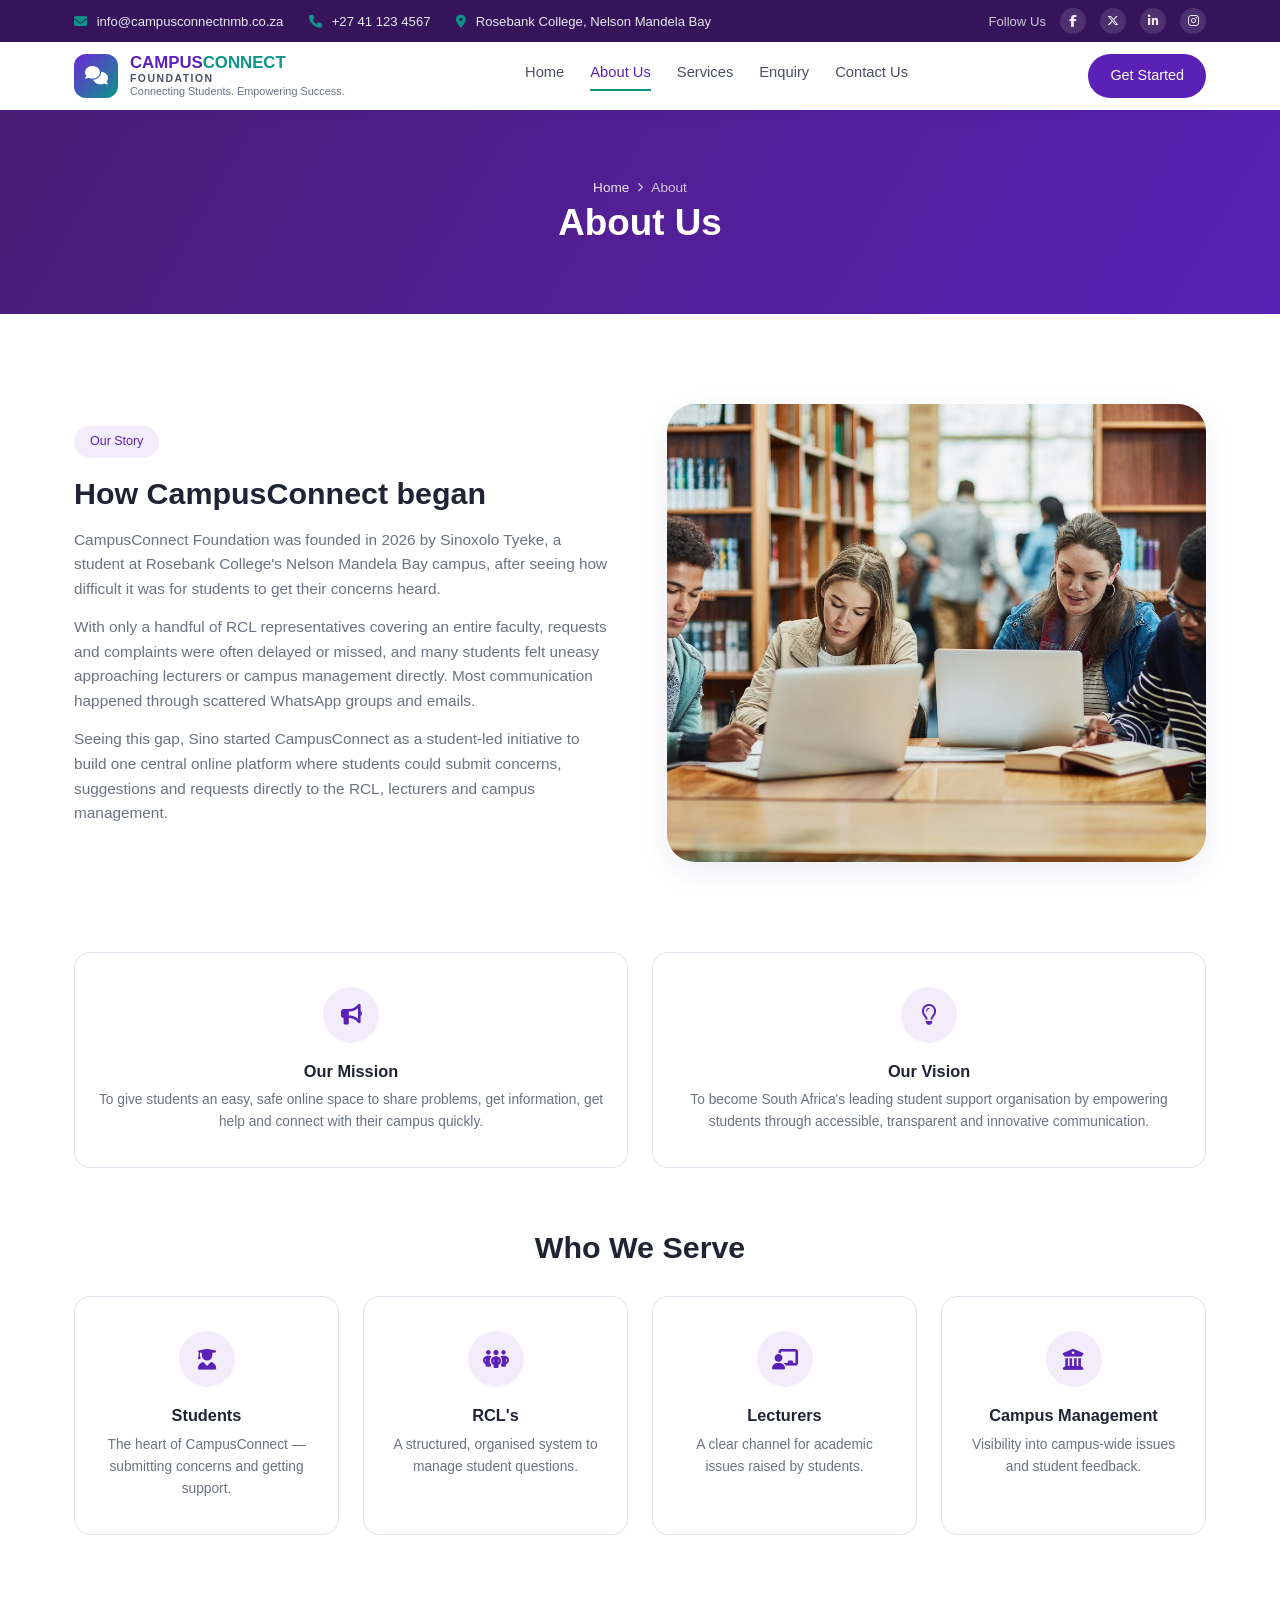
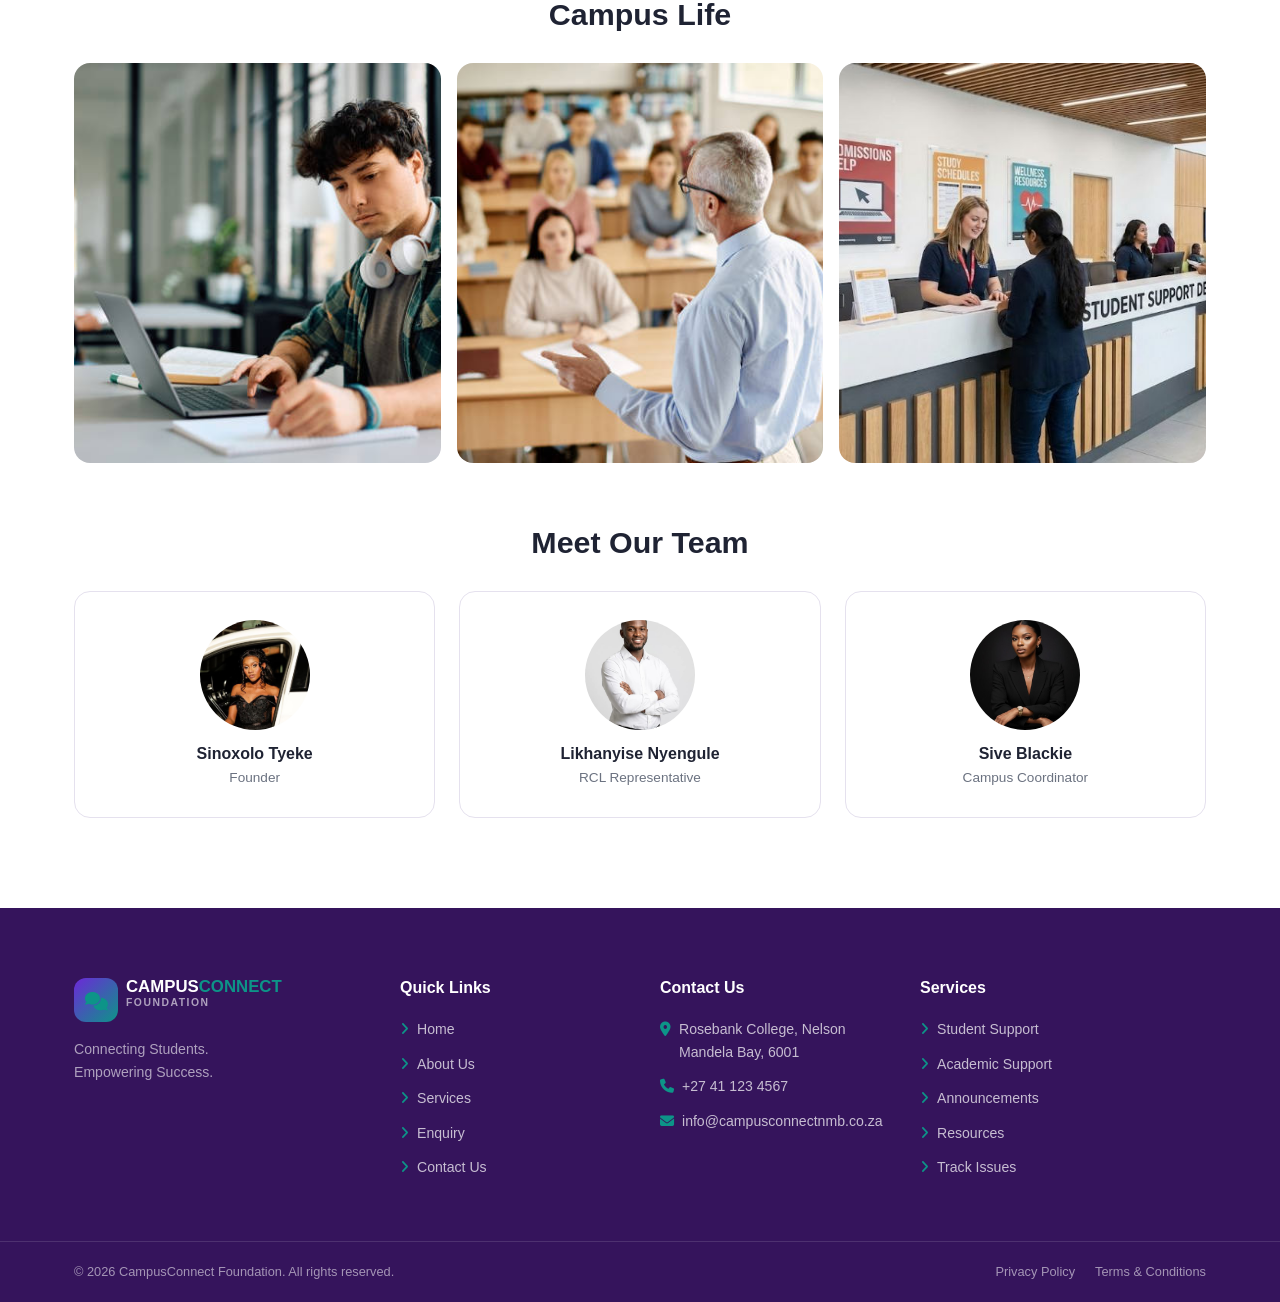
==== commit b42ef2aa: "Update about html" ====
--- a/Pages/about.html
+++ b/Pages/about.html
@@ -57,7 +57,7 @@
     <p>With only a handful of RCL representatives covering an entire faculty, requests and complaints were often delayed or missed, and many students felt uneasy approaching lecturers or campus management directly. Most communication happened through scattered WhatsApp groups and emails.</p>
     <p>Seeing this gap, Sino started CampusConnect as a student-led initiative to build one central online platform where students could submit concerns, suggestions and requests directly to the RCL, lecturers and campus management.</p>
   </div>
-  <div class="story-image"><img src="../Assets/images/students-working-together-campus.jpg" alt="Students working together on campus at Rosebank College" width="800" height="680"></div>
+  <div class="story-image"><img src="../Assets/Students working together on campus.jpeg" alt="Students working together on campus at Rosebank College" width="800" height="680"></div>
 </div></section>
 
 <section class="values-section" style="padding-top: 0;"><div class="container">
--- a/css/style.css
+++ b/css/style.css
@@ -1257,7 +1257,7 @@
 }
 
 
-}
+
 
 .service-search {
     position: relative;
@@ -1300,4 +1300,118 @@
 
 .help-card.hide {
     display: none;
-}+}
+
+
+/* Validation + status (moved out of the 480px media query) */
+
+.form-group .invalid, .track-form .invalid { border-color: #DC2626; background-color: #FEF2F2; }
+
+.error-msg { display: block; color: #DC2626; font-size: 0.8rem; margin-top: 2px; }
+
+.form-status { grid-column: 1 / -1; padding: 12px 15px; margin-bottom: 15px; border-radius: 8px; font-size: 0.9rem; line-height: 1.5; }
+
+.form-status.success { color: #166534; background: #DCFCE7; border: 1px solid #86EFAC; }
+
+.form-status.error { color: #991B1B; background: #FEE2E2; border: 1px solid #FCA5A5; }
+
+.form-submit:disabled { opacity: 0.65; cursor: not-allowed; transform: none; }
+
+.form-group.check { flex-direction: row; align-items: flex-start; gap: 10px; }
+
+.form-group.check input { width: auto; margin-top: 4px; }
+
+.radio-row { display: flex; gap: 18px; flex-wrap: wrap; font-size: 0.9rem; }
+
+
+/* Previously missing classes */
+.form-grid.single { grid-template-columns: 1fr; }
+
+.values-grid.two-col { grid-template-columns: 1fr 1fr; margin-bottom: 50px; }
+
+.team-heading { text-align: center; font-size: 1.9rem; margin: 60px 0 30px; }
+
+.team-grid { display: grid; grid-template-columns: repeat(3, 1fr); gap: 24px; }
+
+.team-card { text-align: center; padding: 28px 20px; border: 1px solid var(--gray-200); border-radius: var(--radius-md); }
+
+.team-card img { width: 110px; height: 110px; border-radius: 50%; object-fit: cover; margin: 0 auto 14px; background: var(--purple-50); }
+
+.team-card h4 { font-size: 1rem; } .team-card span { color: var(--gray-500); font-size: 0.85rem; }
+
+.cta-banner { margin-top: 50px; background: linear-gradient(120deg, var(--purple-800), var(--purple-700)); color: var(--white); border-radius: var(--radius-md); padding: 34px; display: flex; align-items: center; justify-content: space-between; flex-wrap: wrap; gap: 16px; }
+
+.cta-banner .dark-btn { background: var(--teal-600); }
+
+.info-row-3 { display: grid; grid-template-columns: repeat(3, 1fr); gap: 24px; }
+
+.info-card-alt { text-align: center; background: var(--bg-hero); border-radius: var(--radius-md); padding: 30px 22px; }
+.info-card-alt p { color: var(--gray-500); font-size: 0.88rem; margin: 8px 0 16px; }
+.icon-circle { width: 56px; height: 56px; border-radius: 50%; background: var(--purple-50); color: var(--purple-700); display: flex; align-items: center; justify-content: center; font-size: 1.3rem; margin: 0 auto 14px; }
+.outline-btn-sm { display: inline-block; border: 1.5px solid var(--purple-700); color: var(--purple-700); padding: 8px 20px; border-radius: 999px; font-size: 0.85rem; font-weight: 500; transition: background 0.2s, color 0.2s; }
+.outline-btn-sm:hover { background: var(--purple-700); color: var(--white); }
+.track-form { display: flex; gap: 10px; flex-wrap: wrap; }
+.track-form input { flex: 1; min-width: 140px; border: 1.5px solid var(--gray-200); border-radius: var(--radius-sm); padding: 11px 14px; font-family: inherit; }
+.track-form button { border: none; background: var(--purple-700); color: var(--white); padding: 11px 20px; border-radius: 999px; font-family: inherit; cursor: pointer; }
+#trackResult { margin-top: 14px; }
+.map-frame, #leafletMap { z-index: 0; }
+.service-tools { display: flex; gap: 14px; max-width: 760px; margin: 0 auto 32px; flex-wrap: wrap; }
+.service-tools .service-search { flex: 1; margin: 0; min-width: 240px; }
+.service-tools select { padding: 13px 18px; border: 1.5px solid #e5e7eb; border-radius: 50px; font-family: inherit; background: #fff; }
+
+/* Accordion (FAQs) */
+.accordion-item { border-bottom: 1px solid var(--gray-200); }
+.accordion-btn { width: 100%; text-align: left; background: none; border: none; padding: 14px 0; font-family: inherit; font-size: 0.92rem; font-weight: 500; cursor: pointer; display: flex; justify-content: space-between; gap: 10px; color: var(--ink); }
+.accordion-btn i { color: var(--teal-600); transition: transform 0.25s ease; }
+.accordion-btn[aria-expanded="true"] i { transform: rotate(180deg); }
+.accordion-panel { padding: 0 0 14px; color: var(--gray-500); font-size: 0.88rem; animation: fadeIn 0.3s ease; }
+.accordion-panel[hidden] { display: none; }
+@keyframes fadeIn { from { opacity: 0; transform: translateY(-4px); } to { opacity: 1; transform: none; } }
+
+/* Gallery + lightbox */
+.gallery { display: grid; grid-template-columns: repeat(3, 1fr); gap: 16px; }
+.gallery img { width: 100%; aspect-ratio: 4 / 3; object-fit: cover; border-radius: var(--radius-md); cursor: zoom-in; transition: transform 0.25s ease, box-shadow 0.25s ease; }
+.gallery img:hover, .gallery img:focus-visible { transform: scale(1.03); box-shadow: var(--shadow-card); }
+.lightbox { position: fixed; inset: 0; background: rgba(20, 10, 40, 0.92); display: flex; align-items: center; justify-content: center; z-index: 1000; animation: fadeIn 0.25s ease; }
+.lightbox[hidden] { display: none; }
+.lightbox img { max-width: 86vw; max-height: 78vh; border-radius: 10px; }
+.lightbox button { position: absolute; background: rgba(255, 255, 255, 0.15); color: #fff; border: none; width: 44px; height: 44px; border-radius: 50%; font-size: 1.3rem; cursor: pointer; }
+.lb-close { top: 20px; right: 20px; } .lb-prev { left: 20px; } .lb-next { right: 20px; }
+.lb-cap { position: absolute; bottom: 24px; color: #fff; font-size: 0.9rem; text-align: center; padding: 0 20px; }
+
+@media (max-width: 991px) { .team-grid, .gallery, .info-row-3 { grid-template-columns: 1fr 1fr; } }
+@media (max-width: 600px) { .team-grid, .gallery, .info-row-3, .values-grid.two-col { grid-template-columns: 1fr; } }
+
+.result-count { text-align: center; color: var(--gray-500); font-size: 0.85rem; margin: -14px 0 18px; min-height: 1.2em; }
+
+/* Footer headings are <h2> on the new pages (was <h4>) */
+.footer-col h2 { color: var(--white); font-size: 1rem; margin-bottom: 20px; }
+
+/* ===== no-horizontal-scroll.css =====. */
+
+/* 1. Safety net. "clip" (unlike "hidden") does not break the sticky header. */
+html, body { max-width: 100%; overflow-x: clip; }
+
+/* 2. Main cause: inputs, selects and textareas have a built-in minimum width
+      (a <select> is as wide as its longest option). In a narrow grid column that
+      forced the column, and the whole page, wider than the phone. */
+.form-group input:not([type="checkbox"]):not([type="radio"]),
+.form-group select,
+.form-group textarea { width: 100%; max-width: 100%; min-width: 0; }
+
+/* 3. Let grid/flex columns shrink below their content's natural width */
+.form-group, .form-grid > *, .form-layout > *, .help-grid > *, .values-grid > *,
+.footer-grid > *, .hero .container > *, .story-section .container > *,
+.split-section > *, .info-row-3 > *, .team-grid > *, .gallery > * { min-width: 0; }
+
+/* 4. Header: logo may shrink on tiny phones instead of pushing the page wide */
+.logo { flex-shrink: 1; min-width: 0; }
+.logo-text { min-width: 0; }
+.newsletter-form input { min-width: 0; width: 100%; }
+
+/* 5. Media and map never wider than their box */
+img, video, iframe, canvas, svg, .leaflet-container { max-width: 100%; }
+.map-frame { max-width: 100%; }
+
+/* 6. Long words, emails and URLs wrap instead of overflowing */
+p, h1, h2, h3, h4, li, td, label, .error-msg, .form-status { overflow-wrap: break-word; }
